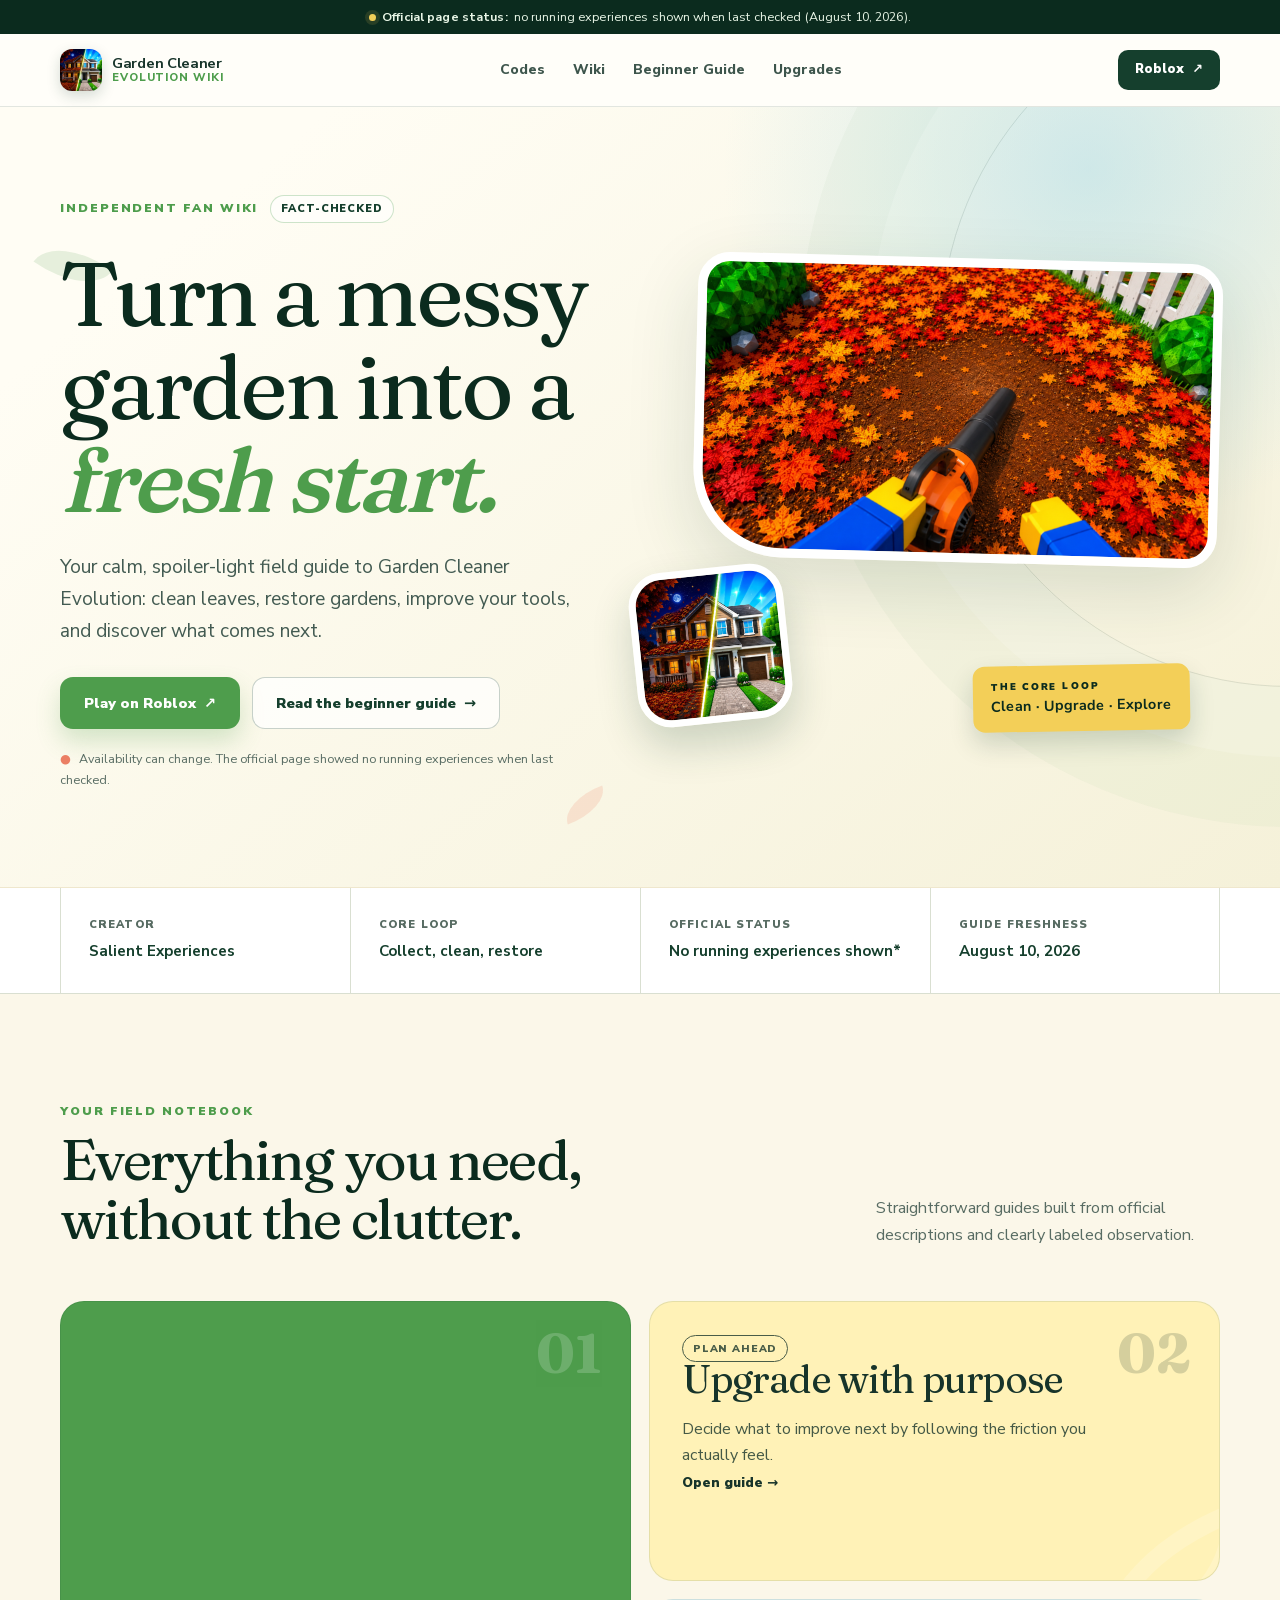
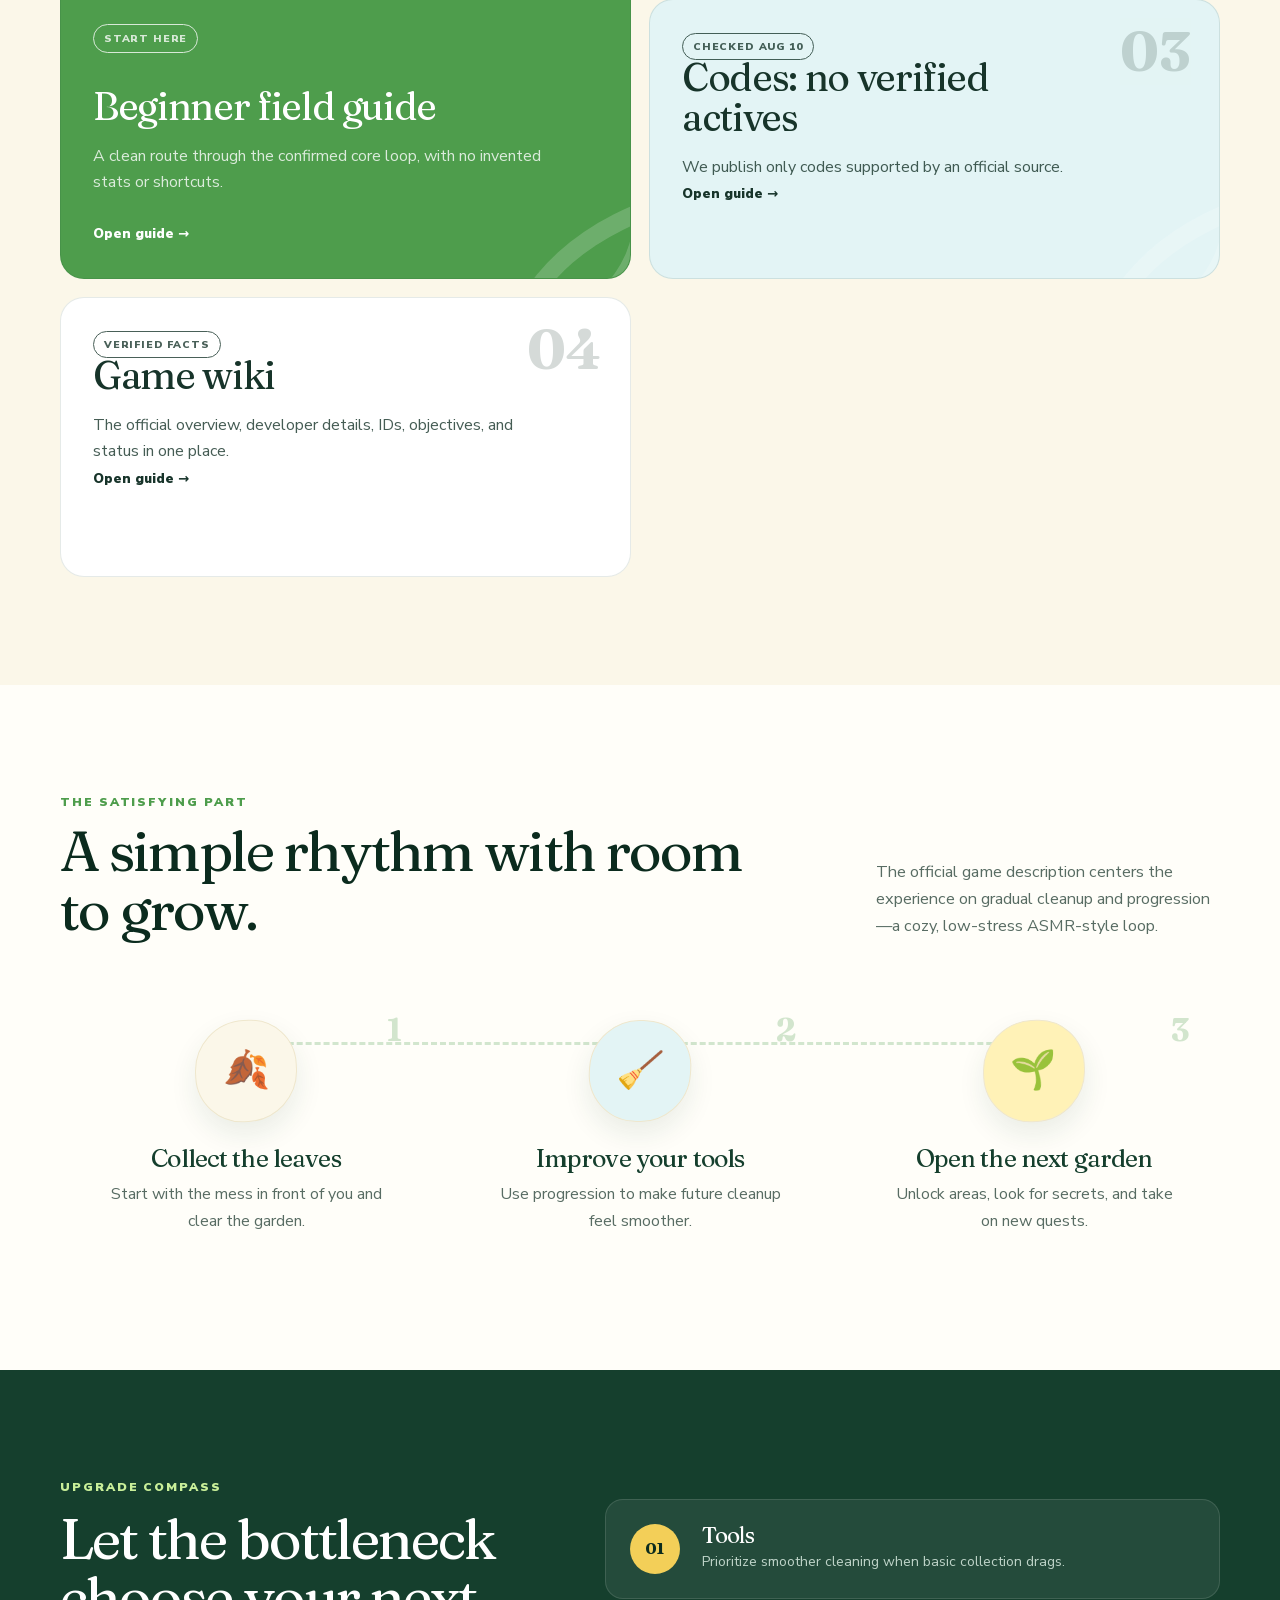
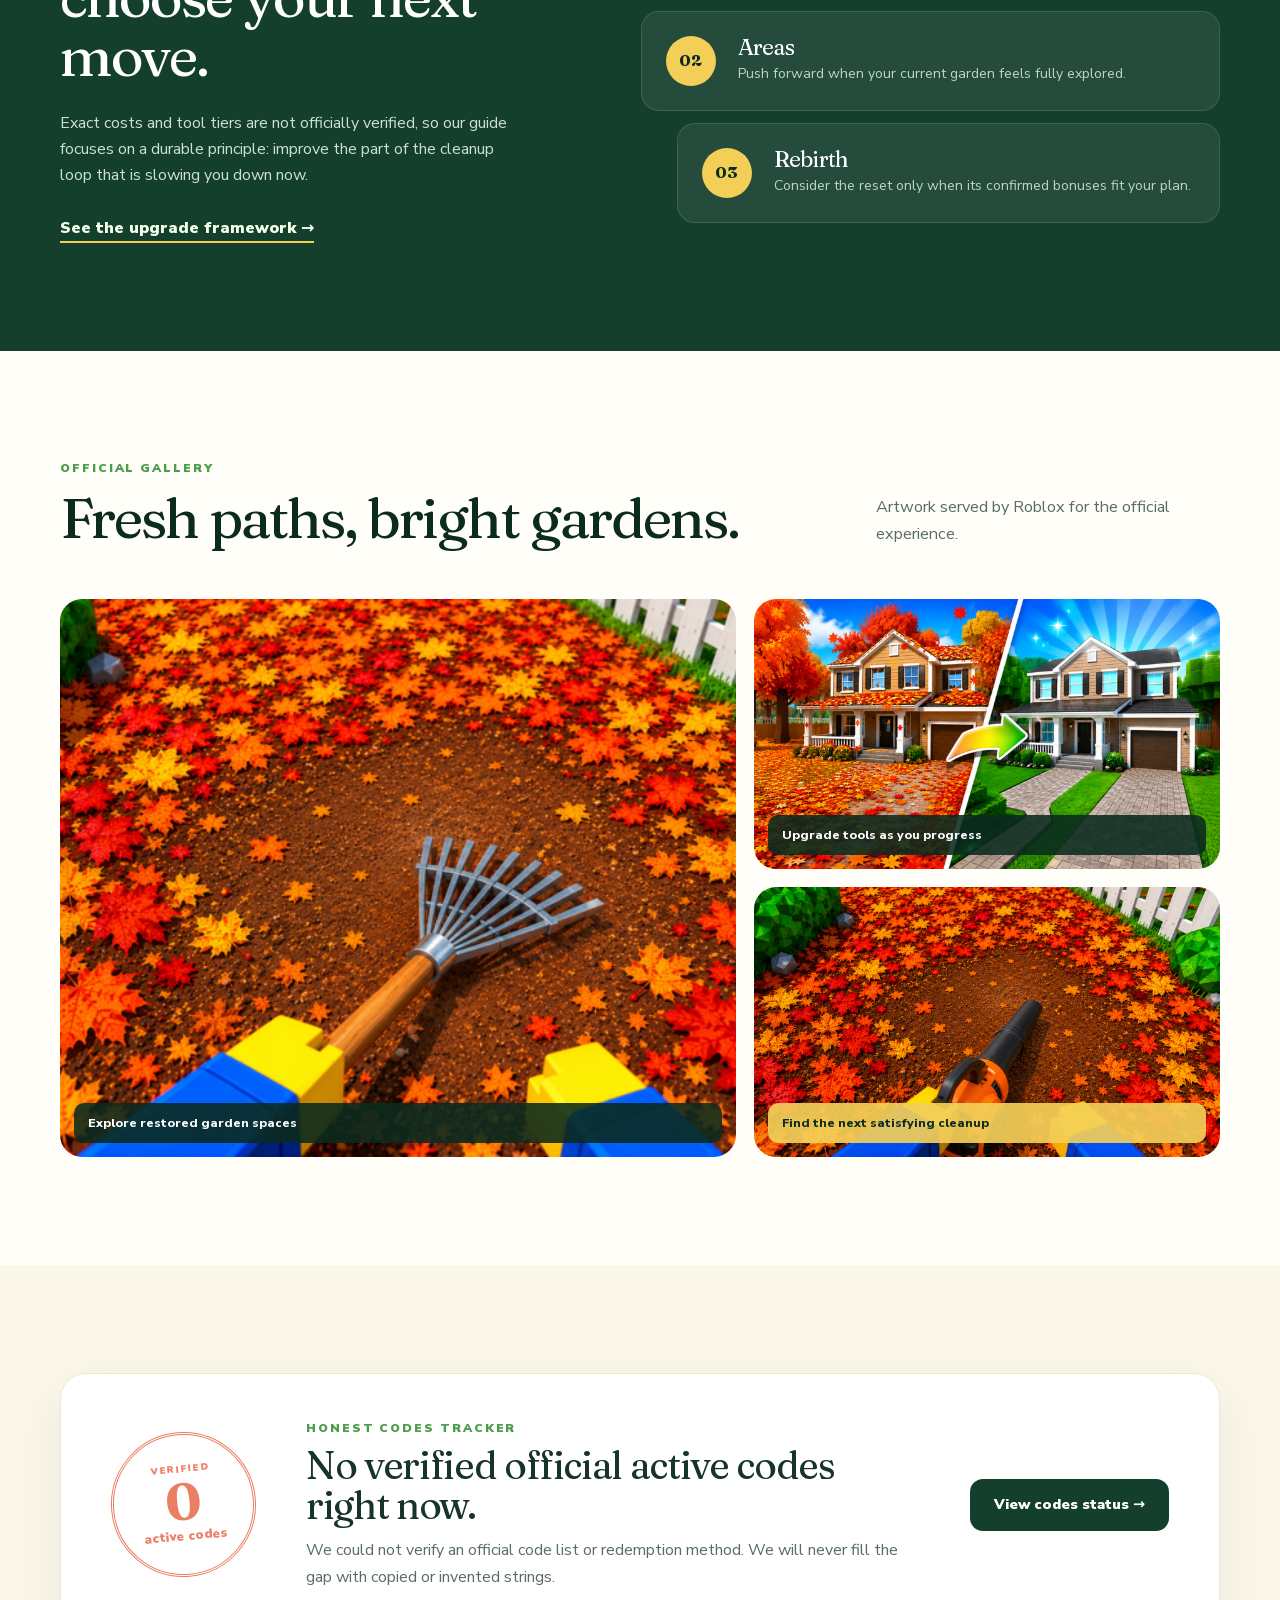
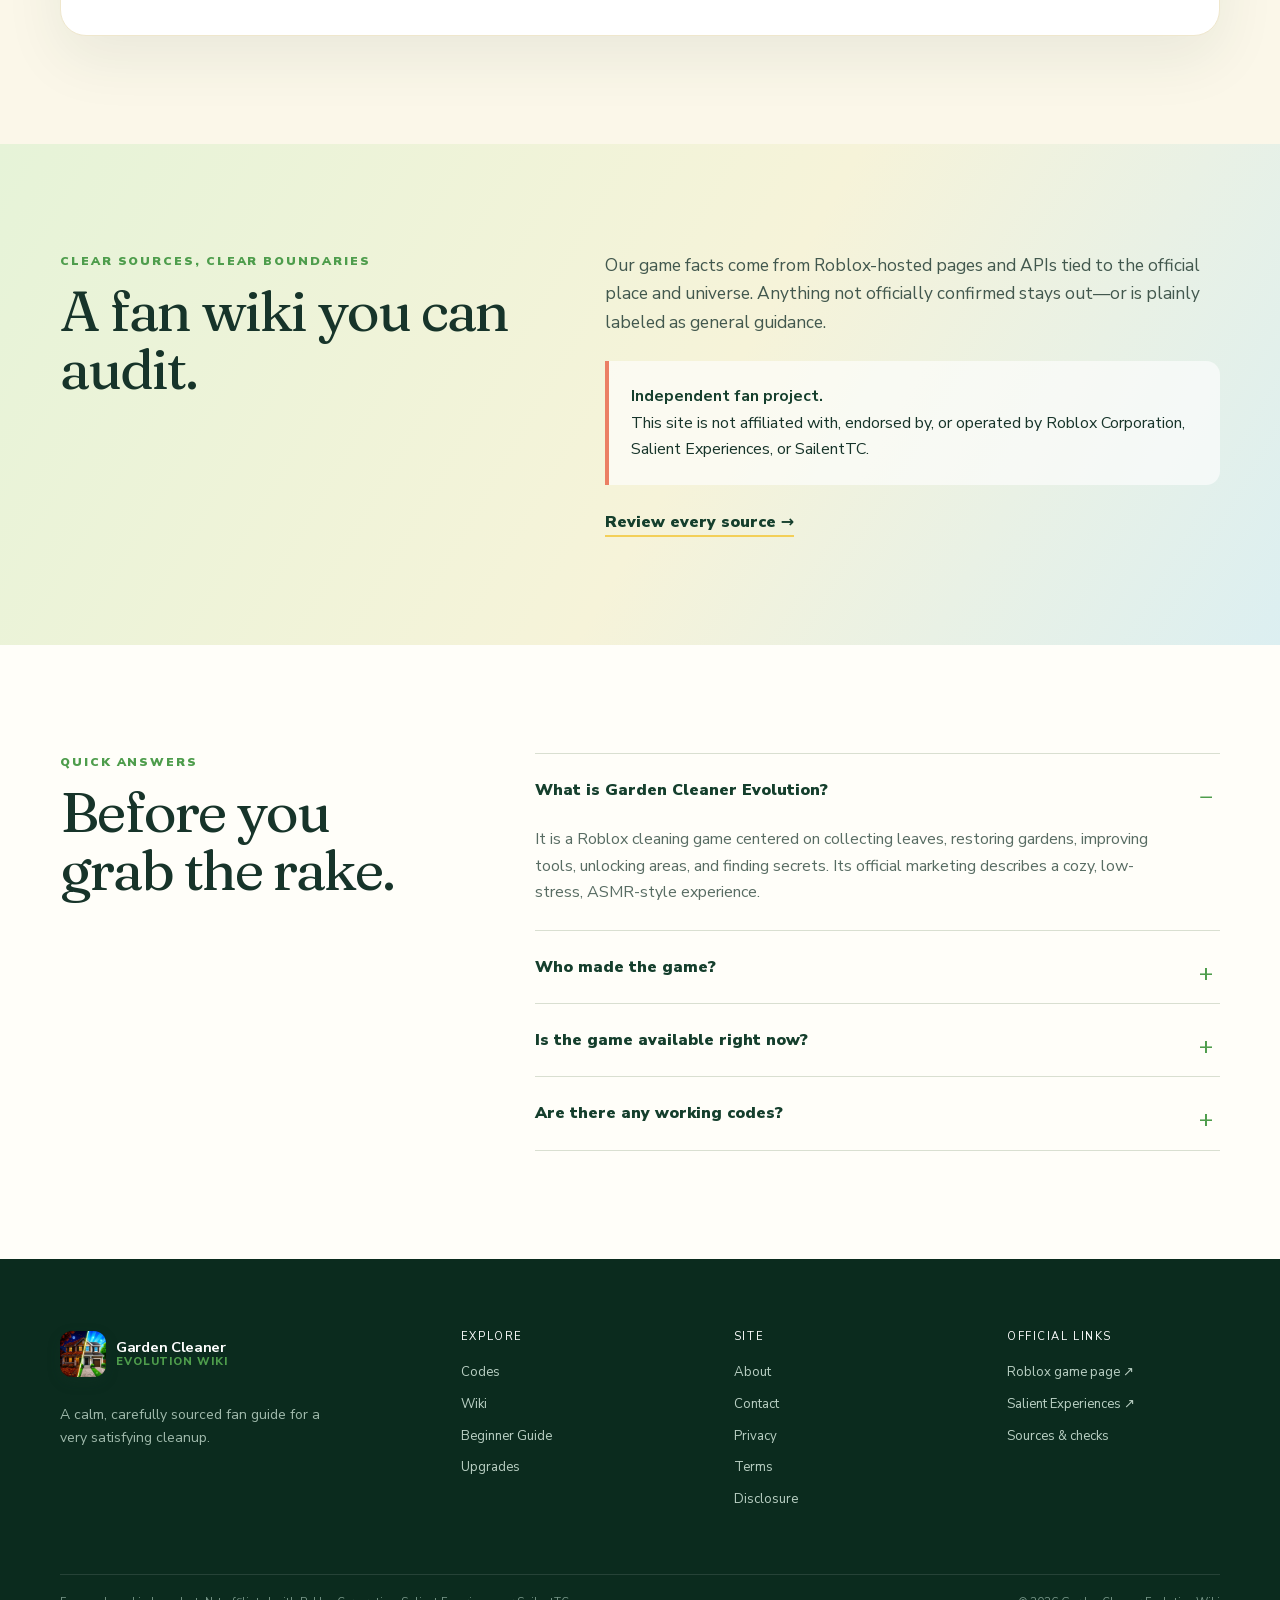
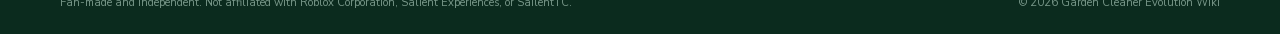
==== index.html @ 751266cf "deploy: publish Garden Cleaner Evolution guide" ====
<!DOCTYPE html><html lang="en"><head><meta charSet="utf-8"/><meta name="viewport" content="width=device-width, initial-scale=1"/><link rel="preload" href="/_next/static/media/03bda585a99c6450-s.p.0zzh68k1~whtc.woff2" as="font" crossorigin="" type="font/woff2"/><link rel="preload" href="/_next/static/media/f141b5b7abe57afc-s.p.0-k1k9nod8chc.woff2" as="font" crossorigin="" type="font/woff2"/><link rel="preload" as="image" href="/game/garden-cleanup.png"/><link rel="preload" as="image" href="/game/icon.png"/><link rel="stylesheet" href="/_next/static/chunks/0~fy4u8-gfw_y.css" data-precedence="next"/><link rel="preload" as="script" fetchPriority="low" href="/_next/static/chunks/01j.ef_4xi4yb.js"/><script src="/_next/static/chunks/0vyt0ww51.wy-.js" async=""></script><script src="/_next/static/chunks/0tl9d6bwp3.5a.js" async=""></script><script src="/_next/static/chunks/0lut.cfmw6o_8.js" async=""></script><script src="/_next/static/chunks/turbopack-0kl4zo~4mn8qy.js" async=""></script><script src="/_next/static/chunks/10mdu2ydrw1ms.js" async=""></script><script src="/_next/static/chunks/0qvja7sp8adtu.js" async=""></script><meta name="next-size-adjust" content=""/><title>Garden Cleaner Evolution Wiki &amp; Beginner Guide</title><meta name="description" content="The independent Garden Cleaner Evolution fan wiki and guide hub."/><meta name="application-name" content="Garden Cleaner Evolution Wiki"/><meta name="robots" content="index, follow"/><meta name="category" content="game guide"/><link rel="canonical" href="https://gardencleanerevolutiongame.wiki"/><meta property="og:title" content="Garden Cleaner Evolution Wiki &amp; Beginner Guide"/><meta property="og:description" content="The independent Garden Cleaner Evolution fan wiki and guide hub."/><meta property="og:url" content="https://gardencleanerevolutiongame.wiki"/><meta property="og:site_name" content="Garden Cleaner Evolution Wiki"/><meta property="og:image" content="https://gardencleanerevolutiongame.wiki/og.png"/><meta property="og:image:width" content="1200"/><meta property="og:image:height" content="630"/><meta property="og:image:alt" content="Garden Cleaner Evolution Wiki — an independent game guide"/><meta property="og:type" content="website"/><meta name="twitter:card" content="summary_large_image"/><meta name="twitter:title" content="Garden Cleaner Evolution Wiki &amp; Beginner Guide"/><meta name="twitter:description" content="The independent Garden Cleaner Evolution fan wiki and guide hub."/><meta name="twitter:image" content="https://gardencleanerevolutiongame.wiki/og.png"/><link rel="shortcut icon" href="/game/icon.png"/><link rel="icon" href="/game/icon.png"/><script src="/_next/static/chunks/03~yq9q893hmn.js" noModule=""></script></head><body class="nunito_sans_58c2d92a-module__X7BsOW__variable fraunces_b202e7d9-module__YSVETG__variable"><div hidden=""><!--$--><!--/$--></div><a class="skip-link" href="#main-content">Skip to content</a><script type="application/ld+json">{"@context":"https://schema.org","@type":"WebSite","name":"Garden Cleaner Evolution Wiki","alternateName":"Garden Cleaner Wiki","url":"https://gardencleanerevolutiongame.wiki","description":"An independent, fact-checked fan wiki for Garden Cleaner Evolution on Roblox, with beginner tips, upgrade guidance, codes status, and official sources.","inLanguage":"en","isAccessibleForFree":true}</script><script type="application/ld+json">{"@context":"https://schema.org","@type":"VideoGame","name":"Garden Cleaner Evolution","url":"https://www.roblox.com/games/89907728898683/Garden-Cleaner-Evolution","image":["https://gardencleanerevolutiongame.wiki/game/icon.png","https://gardencleanerevolutiongame.wiki/game/garden-cleanup.png"],"gamePlatform":"Roblox","applicationCategory":"Game","author":{"@type":"Organization","name":"Salient Experiences","url":"https://www.roblox.com/communities/999893763/Salient-Experiences"},"description":"A cozy cleaning game on Roblox where players collect leaves, restore gardens, unlock rewards and areas, find secrets, upgrade tools, complete quests and titles, and rebirth for bonuses."}</script><div class="status-strip"><div class="shell status-strip__inner"><span class="status-dot" aria-hidden="true"></span><strong>Official page status:</strong> no running experiences shown when last checked (<!-- -->August 10, 2026<!-- -->).</div></div><header class="site-header"><div class="shell nav-wrap"><a class="brand" aria-label="Garden Cleaner Evolution Wiki home" href="/"><img alt="" loading="lazy" width="42" height="42" decoding="async" data-nimg="1" style="color:transparent" src="/game/icon.png"/><span><b>Garden Cleaner</b><small>Evolution Wiki</small></span></a><nav aria-label="Main navigation"><a href="/codes">Codes</a><a href="/wiki">Wiki</a><a href="/guides/beginner">Beginner Guide</a><a href="/upgrades">Upgrades</a></nav><a class="button button--small button--dark nav-play" href="https://www.roblox.com/games/89907728898683/Garden-Cleaner-Evolution" target="_blank" rel="noopener noreferrer">Roblox <span aria-hidden="true">↗</span></a></div></header><main id="main-content"><section class="hero"><div class="hero-leaf hero-leaf--one" aria-hidden="true"></div><div class="hero-leaf hero-leaf--two" aria-hidden="true"></div><div class="shell hero-grid"><div class="hero-copy"><div class="eyebrow-row"><span class="eyebrow">Independent fan wiki</span><span class="fresh-pill">Fact-checked</span></div><h1>Turn a messy garden into a <em>fresh start.</em></h1><p class="hero-lede">Your calm, spoiler-light field guide to Garden Cleaner Evolution: clean leaves, restore gardens, improve your tools, and discover what comes next.</p><div class="button-row"><a class="button button--primary" href="https://www.roblox.com/games/89907728898683/Garden-Cleaner-Evolution" target="_blank" rel="noopener noreferrer">Play on Roblox <span aria-hidden="true">↗</span></a><a class="button button--secondary" href="/guides/beginner">Read the beginner guide <span aria-hidden="true">→</span></a></div><p class="status-note"><span aria-hidden="true">●</span> Availability can change. The official page showed no running experiences when last checked.</p></div><div class="hero-art" aria-label="Official game artwork"><div class="hero-image-main"><img alt="A bright garden scene from Garden Cleaner Evolution" width="767" height="432" decoding="async" data-nimg="1" style="color:transparent" src="/game/garden-cleanup.png"/></div><div class="hero-image-small"><img alt="Garden Cleaner Evolution game icon" width="512" height="512" decoding="async" data-nimg="1" style="color:transparent" src="/game/icon.png"/></div><div class="hero-tag"><span>THE CORE LOOP</span><strong>Clean · Upgrade · Explore</strong></div></div></div></section><section class="facts-band" aria-label="Quick facts"><div class="shell facts-grid"><div><span>Creator</span><strong>Salient Experiences</strong></div><div><span>Core loop</span><strong>Collect, clean, restore</strong></div><div><span>Official status</span><strong>No running experiences shown*</strong></div><div><span>Guide freshness</span><strong>August 10, 2026</strong></div></div></section><section class="section section--cream"><div class="shell"><div class="section-heading"><div><p class="eyebrow">Your field notebook</p><h2>Everything you need, without the clutter.</h2></div><p>Straightforward guides built from official descriptions and clearly labeled observation.</p></div><div class="hub-grid"><a class="hub-card hub-card--wide hub-card--green" href="/guides/beginner"><span class="hub-card__number">01</span><span class="hub-card__tag">Start here</span><h3>Beginner field guide</h3><p>A clean route through the confirmed core loop, with no invented stats or shortcuts.</p><span class="hub-card__link">Open guide →</span></a><a class="hub-card hub-card--yellow" href="/upgrades"><span class="hub-card__number">02</span><span class="hub-card__tag">Plan ahead</span><h3>Upgrade with purpose</h3><p>Decide what to improve next by following the friction you actually feel.</p><span class="hub-card__link">Open guide →</span></a><a class="hub-card hub-card--blue" href="/codes"><span class="hub-card__number">03</span><span class="hub-card__tag">Checked Aug 10</span><h3>Codes: no verified actives</h3><p>We publish only codes supported by an official source.</p><span class="hub-card__link">Open guide →</span></a><a class="hub-card hub-card--cream" href="/wiki"><span class="hub-card__number">04</span><span class="hub-card__tag">Verified facts</span><h3>Game wiki</h3><p>The official overview, developer details, IDs, objectives, and status in one place.</p><span class="hub-card__link">Open guide →</span></a></div></div></section><section class="section progression-section"><div class="shell split-heading"><div><p class="eyebrow">The satisfying part</p><h2>A simple rhythm with room to grow.</h2></div><p>The official game description centers the experience on gradual cleanup and progression—a cozy, low-stress ASMR-style loop.</p></div><div class="shell progress-path"><article><span class="step-number">1</span><div class="step-icon" aria-hidden="true">🍂</div><h3>Collect the leaves</h3><p>Start with the mess in front of you and clear the garden.</p></article><article><span class="step-number">2</span><div class="step-icon" aria-hidden="true">🧹</div><h3>Improve your tools</h3><p>Use progression to make future cleanup feel smoother.</p></article><article><span class="step-number">3</span><div class="step-icon" aria-hidden="true">🌱</div><h3>Open the next garden</h3><p>Unlock areas, look for secrets, and take on new quests.</p></article></div></section><section class="section section--green"><div class="shell upgrade-preview"><div class="upgrade-copy"><p class="eyebrow eyebrow--light">Upgrade compass</p><h2>Let the bottleneck choose your next move.</h2><p>Exact costs and tool tiers are not officially verified, so our guide focuses on a durable principle: improve the part of the cleanup loop that is slowing you down now.</p><a class="text-link text-link--light" href="/upgrades">See the upgrade framework →</a></div><div class="upgrade-stack"><article><span>01</span><div><h3>Tools</h3><p>Prioritize smoother cleaning when basic collection drags.</p></div></article><article><span>02</span><div><h3>Areas</h3><p>Push forward when your current garden feels fully explored.</p></div></article><article><span>03</span><div><h3>Rebirth</h3><p>Consider the reset only when its confirmed bonuses fit your plan.</p></div></article></div></div></section><section class="section gallery-section"><div class="shell"><div class="section-heading"><div><p class="eyebrow">Official gallery</p><h2>Fresh paths, bright gardens.</h2></div><p>Artwork served by Roblox for the official experience.</p></div><div class="gallery-grid"><figure class="gallery-card gallery-card--large"><img alt="Colorful outdoor garden world in Garden Cleaner Evolution" loading="lazy" width="767" height="432" decoding="async" data-nimg="1" style="color:transparent" src="/game/garden-world.png"/><figcaption>Explore restored garden spaces</figcaption></figure><figure class="gallery-card"><img alt="Garden cleaning gameplay in Garden Cleaner Evolution" loading="lazy" width="767" height="432" decoding="async" data-nimg="1" style="color:transparent" src="/game/garden-tools.png"/><figcaption>Upgrade tools as you progress</figcaption></figure><figure class="gallery-card gallery-card--accent"><img alt="Garden path scene in Garden Cleaner Evolution" loading="lazy" width="767" height="432" decoding="async" data-nimg="1" style="color:transparent" src="/game/garden-cleanup.png"/><figcaption>Find the next satisfying cleanup</figcaption></figure></div></div></section><section class="section section--cream codes-home"><div class="shell codes-panel"><div class="codes-stamp" aria-hidden="true"><span>VERIFIED</span><strong>0</strong><small>active codes</small></div><div><p class="eyebrow">Honest codes tracker</p><h2>No verified official active codes right now.</h2><p>We could not verify an official code list or redemption method. We will never fill the gap with copied or invented strings.</p></div><a class="button button--dark" href="/codes">View codes status →</a></div></section><section class="section trust-section"><div class="shell trust-grid"><div><p class="eyebrow">Clear sources, clear boundaries</p><h2>A fan wiki you can audit.</h2></div><div class="trust-copy"><p>Our game facts come from Roblox-hosted pages and APIs tied to the official place and universe. Anything not officially confirmed stays out—or is plainly labeled as general guidance.</p><p class="disclaimer-card"><strong>Independent fan project.</strong> This site is not affiliated with, endorsed by, or operated by Roblox Corporation, Salient Experiences, or SailentTC.</p><a class="text-link" href="/sources">Review every source →</a></div></div></section><section class="section faq-section"><div class="shell faq-layout"><div><p class="eyebrow">Quick answers</p><h2>Before you grab the rake.</h2></div><div class="faq-list"><details open=""><summary>What is Garden Cleaner Evolution?</summary><p>It is a Roblox cleaning game centered on collecting leaves, restoring gardens, improving tools, unlocking areas, and finding secrets. Its official marketing describes a cozy, low-stress, ASMR-style experience.</p></details><details><summary>Who made the game?</summary><p>The Roblox creator is listed as Salient Experiences, and the experience page names SailentTC as the developer.</p></details><details><summary>Is the game available right now?</summary><p>The official page showed no running experiences on <!-- -->August 10, 2026<!-- -->. That is a time-stamped observation, not a permanent claim, so check Roblox for the latest status.</p></details><details><summary>Are there any working codes?</summary><p>We have not verified any official active codes or an official redemption process as of <!-- -->August 10, 2026<!-- -->.</p></details></div></div></section><!--$--><!--/$--></main><footer class="site-footer"><div class="shell footer-grid"><div class="footer-intro"><a class="brand brand--footer" href="/"><img alt="" loading="lazy" width="46" height="46" decoding="async" data-nimg="1" style="color:transparent" src="/game/icon.png"/><span><b>Garden Cleaner</b><small>Evolution Wiki</small></span></a><p>A calm, carefully sourced fan guide for a very satisfying cleanup.</p></div><div><h2>Explore</h2><a href="/codes">Codes</a><a href="/wiki">Wiki</a><a href="/guides/beginner">Beginner Guide</a><a href="/upgrades">Upgrades</a></div><div><h2>Site</h2><a href="/about">About</a><a href="/contact">Contact</a><a href="/privacy">Privacy</a><a href="/terms">Terms</a><a href="/disclosure">Disclosure</a></div><div><h2>Official links</h2><a href="https://www.roblox.com/games/89907728898683/Garden-Cleaner-Evolution" target="_blank" rel="noreferrer">Roblox game page ↗</a><a href="https://www.roblox.com/communities/999893763/Salient-Experiences" target="_blank" rel="noreferrer">Salient Experiences ↗</a><a href="/sources">Sources &amp; checks</a></div></div><div class="shell footer-bottom"><p>Fan-made and independent. Not affiliated with Roblox Corporation, Salient Experiences, or SailentTC.</p><p>© 2026 Garden Cleaner Evolution Wiki</p></div></footer><script src="/_next/static/chunks/01j.ef_4xi4yb.js" id="_R_" async=""></script><script>(self.__next_f=self.__next_f||[]).push([0])</script><script>self.__next_f.push([1,"1:\"$Sreact.fragment\"\n2:I[65840,[\"/_next/static/chunks/10mdu2ydrw1ms.js\",\"/_next/static/chunks/0qvja7sp8adtu.js\"],\"\"]\n3:I[77577,[\"/_next/static/chunks/10mdu2ydrw1ms.js\",\"/_next/static/chunks/0qvja7sp8adtu.js\"],\"Image\"]\n4:I[49484,[\"/_next/static/chunks/10mdu2ydrw1ms.js\",\"/_next/static/chunks/0qvja7sp8adtu.js\"],\"default\"]\n5:I[49337,[\"/_next/static/chunks/10mdu2ydrw1ms.js\",\"/_next/static/chunks/0qvja7sp8adtu.js\"],\"default\"]\n9:I[4630,[\"/_next/static/chunks/10mdu2ydrw1ms.js\",\"/_next/static/chunks/0qvja7sp8adtu.js\"],\"default\",1]\n:HL[\"/_next/static/chunks/0~fy4u8-gfw_y.css\",\"style\"]\n:HL[\"/_next/static/media/03bda585a99c6450-s.p.0zzh68k1~whtc.woff2\",\"font\",{\"crossOrigin\":\"\",\"type\":\"font/woff2\"}]\n:HL[\"/_next/static/media/f141b5b7abe57afc-s.p.0-k1k9nod8chc.woff2\",\"font\",{\"crossOrigin\":\"\",\"type\":\"font/woff2\"}]\n"])</script><script>self.__next_f.push([1,"0:{\"P\":null,\"c\":[\"\",\"\"],\"q\":\"\",\"i\":false,\"f\":[[[\"\",{\"children\":[\"__PAGE__\",{}]},\"$undefined\",\"$undefined\",16],[[\"$\",\"$1\",\"c\",{\"children\":[[[\"$\",\"link\",\"0\",{\"rel\":\"stylesheet\",\"href\":\"/_next/static/chunks/0~fy4u8-gfw_y.css\",\"precedence\":\"next\",\"crossOrigin\":\"$undefined\",\"nonce\":\"$undefined\"}],[\"$\",\"script\",\"script-0\",{\"src\":\"/_next/static/chunks/10mdu2ydrw1ms.js\",\"async\":true,\"nonce\":\"$undefined\"}],[\"$\",\"script\",\"script-1\",{\"src\":\"/_next/static/chunks/0qvja7sp8adtu.js\",\"async\":true,\"nonce\":\"$undefined\"}]],[\"$\",\"html\",null,{\"lang\":\"en\",\"children\":[\"$\",\"body\",null,{\"className\":\"nunito_sans_58c2d92a-module__X7BsOW__variable fraunces_b202e7d9-module__YSVETG__variable\",\"children\":[[\"$\",\"a\",null,{\"className\":\"skip-link\",\"href\":\"#main-content\",\"children\":\"Skip to content\"}],[\"$\",\"script\",null,{\"type\":\"application/ld+json\",\"dangerouslySetInnerHTML\":{\"__html\":\"{\\\"@context\\\":\\\"https://schema.org\\\",\\\"@type\\\":\\\"WebSite\\\",\\\"name\\\":\\\"Garden Cleaner Evolution Wiki\\\",\\\"alternateName\\\":\\\"Garden Cleaner Wiki\\\",\\\"url\\\":\\\"https://gardencleanerevolutiongame.wiki\\\",\\\"description\\\":\\\"An independent, fact-checked fan wiki for Garden Cleaner Evolution on Roblox, with beginner tips, upgrade guidance, codes status, and official sources.\\\",\\\"inLanguage\\\":\\\"en\\\",\\\"isAccessibleForFree\\\":true}\"}}],[\"$\",\"script\",null,{\"type\":\"application/ld+json\",\"dangerouslySetInnerHTML\":{\"__html\":\"{\\\"@context\\\":\\\"https://schema.org\\\",\\\"@type\\\":\\\"VideoGame\\\",\\\"name\\\":\\\"Garden Cleaner Evolution\\\",\\\"url\\\":\\\"https://www.roblox.com/games/89907728898683/Garden-Cleaner-Evolution\\\",\\\"image\\\":[\\\"https://gardencleanerevolutiongame.wiki/game/icon.png\\\",\\\"https://gardencleanerevolutiongame.wiki/game/garden-cleanup.png\\\"],\\\"gamePlatform\\\":\\\"Roblox\\\",\\\"applicationCategory\\\":\\\"Game\\\",\\\"author\\\":{\\\"@type\\\":\\\"Organization\\\",\\\"name\\\":\\\"Salient Experiences\\\",\\\"url\\\":\\\"https://www.roblox.com/communities/999893763/Salient-Experiences\\\"},\\\"description\\\":\\\"A cozy cleaning game on Roblox where players collect leaves, restore gardens, unlock rewards and areas, find secrets, upgrade tools, complete quests and titles, and rebirth for bonuses.\\\"}\"}}],[[\"$\",\"div\",null,{\"className\":\"status-strip\",\"children\":[\"$\",\"div\",null,{\"className\":\"shell status-strip__inner\",\"children\":[[\"$\",\"span\",null,{\"className\":\"status-dot\",\"aria-hidden\":\"true\"}],[\"$\",\"strong\",null,{\"children\":\"Official page status:\"}],\" no running experiences shown when last checked (\",\"August 10, 2026\",\").\"]}]}],[\"$\",\"header\",null,{\"className\":\"site-header\",\"children\":[\"$\",\"div\",null,{\"className\":\"shell nav-wrap\",\"children\":[[\"$\",\"$L2\",null,{\"className\":\"brand\",\"href\":\"/\",\"aria-label\":\"Garden Cleaner Evolution Wiki home\",\"children\":[[\"$\",\"$L3\",null,{\"src\":\"/game/icon.png\",\"width\":42,\"height\":42,\"alt\":\"\"}],[\"$\",\"span\",null,{\"children\":[[\"$\",\"b\",null,{\"children\":\"Garden Cleaner\"}],[\"$\",\"small\",null,{\"children\":\"Evolution Wiki\"}]]}]]}],[\"$\",\"nav\",null,{\"aria-label\":\"Main navigation\",\"children\":[[\"$\",\"$L2\",\"/codes\",{\"href\":\"/codes\",\"children\":\"Codes\"}],[\"$\",\"$L2\",\"/wiki\",{\"href\":\"/wiki\",\"children\":\"Wiki\"}],[\"$\",\"$L2\",\"/guides/beginner\",{\"href\":\"/guides/beginner\",\"children\":\"Beginner Guide\"}],[\"$\",\"$L2\",\"/upgrades\",{\"href\":\"/upgrades\",\"children\":\"Upgrades\"}]]}],[\"$\",\"a\",null,{\"className\":\"button button--small button--dark nav-play\",\"href\":\"https://www.roblox.com/games/89907728898683/Garden-Cleaner-Evolution\",\"target\":\"_blank\",\"rel\":\"noopener noreferrer\",\"children\":[\"Roblox \",[\"$\",\"span\",null,{\"aria-hidden\":\"true\",\"children\":\"↗\"}]]}]]}]}]],[\"$\",\"main\",null,{\"id\":\"main-content\",\"children\":[\"$\",\"$L4\",null,{\"parallelRouterKey\":\"children\",\"error\":\"$undefined\",\"errorStyles\":\"$undefined\",\"errorScripts\":\"$undefined\",\"template\":[\"$\",\"$L5\",null,{}],\"templateStyles\":\"$undefined\",\"templateScripts\":\"$undefined\",\"notFound\":[[\"$\",\"section\",null,{\"className\":\"not-found\",\"children\":[[\"$\",\"div\",null,{\"className\":\"not-found__leaf\",\"aria-hidden\":\"true\",\"children\":\"🍂\"}],[\"$\",\"p\",null,{\"className\":\"eyebrow\",\"children\":\"404 · Path not found\"}],[\"$\",\"h1\",null,{\"children\":\"This path could use a little cleanup.\"}],[\"$\",\"p\",null,{\"children\":\"The page may have moved, or the address may have a stray leaf in it.\"}],[\"$\",\"div\",null,{\"className\":\"button-row\",\"children\":[[\"$\",\"$L2\",null,{\"className\":\"button button--primary\",\"href\":\"/\",\"children\":\"Return home\"}],[\"$\",\"$L2\",null,{\"className\":\"button button--secondary\",\"href\":\"/wiki\",\"children\":\"Open the wiki\"}]]}]]}],[]],\"forbidden\":\"$undefined\",\"unauthorized\":\"$undefined\"}]}],\"$L6\"]}]}]]}],{\"children\":[\"$L7\",{},null,false,null]},null,false,null],\"$L8\",false]],\"m\":\"$undefined\",\"G\":[\"$9\",[\"$La\"]],\"S\":true,\"h\":null,\"s\":\"$undefined\",\"l\":\"$undefined\",\"p\":\"$undefined\",\"d\":\"$undefined\",\"b\":\"Vh1Tn1qsd67JpYQgjvSZs\"}\n"])</script><script>self.__next_f.push([1,"17:I[63780,[\"/_next/static/chunks/10mdu2ydrw1ms.js\",\"/_next/static/chunks/0qvja7sp8adtu.js\"],\"ViewportBoundary\"]\n19:I[63780,[\"/_next/static/chunks/10mdu2ydrw1ms.js\",\"/_next/static/chunks/0qvja7sp8adtu.js\"],\"MetadataBoundary\"]\n1a:\"$Sreact.suspense\"\n"])</script><script>self.__next_f.push([1,"6:[\"$\",\"footer\",null,{\"className\":\"site-footer\",\"children\":[[\"$\",\"div\",null,{\"className\":\"shell footer-grid\",\"children\":[[\"$\",\"div\",null,{\"className\":\"footer-intro\",\"children\":[[\"$\",\"$L2\",null,{\"className\":\"brand brand--footer\",\"href\":\"/\",\"children\":[[\"$\",\"$L3\",null,{\"src\":\"/game/icon.png\",\"width\":46,\"height\":46,\"alt\":\"\"}],[\"$\",\"span\",null,{\"children\":[[\"$\",\"b\",null,{\"children\":\"Garden Cleaner\"}],[\"$\",\"small\",null,{\"children\":\"Evolution Wiki\"}]]}]]}],[\"$\",\"p\",null,{\"children\":\"A calm, carefully sourced fan guide for a very satisfying cleanup.\"}]]}],[\"$\",\"div\",null,{\"children\":[[\"$\",\"h2\",null,{\"children\":\"Explore\"}],[[\"$\",\"$L2\",\"/codes\",{\"href\":\"/codes\",\"children\":\"Codes\"}],[\"$\",\"$L2\",\"/wiki\",{\"href\":\"/wiki\",\"children\":\"Wiki\"}],[\"$\",\"$L2\",\"/guides/beginner\",{\"href\":\"/guides/beginner\",\"children\":\"Beginner Guide\"}],[\"$\",\"$L2\",\"/upgrades\",{\"href\":\"/upgrades\",\"children\":\"Upgrades\"}]]]}],[\"$\",\"div\",null,{\"children\":[[\"$\",\"h2\",null,{\"children\":\"Site\"}],[[\"$\",\"$L2\",\"/about\",{\"href\":\"/about\",\"children\":\"About\"}],[\"$\",\"$L2\",\"/contact\",{\"href\":\"/contact\",\"children\":\"Contact\"}],[\"$\",\"$L2\",\"/privacy\",{\"href\":\"/privacy\",\"children\":\"Privacy\"}],[\"$\",\"$L2\",\"/terms\",{\"href\":\"/terms\",\"children\":\"Terms\"}],[\"$\",\"$L2\",\"/disclosure\",{\"href\":\"/disclosure\",\"children\":\"Disclosure\"}]]]}],[\"$\",\"div\",null,{\"children\":[[\"$\",\"h2\",null,{\"children\":\"Official links\"}],[\"$\",\"a\",null,{\"href\":\"https://www.roblox.com/games/89907728898683/Garden-Cleaner-Evolution\",\"target\":\"_blank\",\"rel\":\"noreferrer\",\"children\":\"Roblox game page ↗\"}],[\"$\",\"a\",null,{\"href\":\"https://www.roblox.com/communities/999893763/Salient-Experiences\",\"target\":\"_blank\",\"rel\":\"noreferrer\",\"children\":\"Salient Experiences ↗\"}],[\"$\",\"$L2\",null,{\"href\":\"/sources\",\"children\":\"Sources \u0026 checks\"}]]}]]}],[\"$\",\"div\",null,{\"className\":\"shell footer-bottom\",\"children\":[[\"$\",\"p\",null,{\"children\":\"Fan-made and independent. Not affiliated with Roblox Corporation, Salient Experiences, or SailentTC.\"}],[\"$\",\"p\",null,{\"children\":\"© 2026 Garden Cleaner Evolution Wiki\"}]]}]]}]\n"])</script><script>self.__next_f.push([1,"7:[\"$\",\"$1\",\"c\",{\"children\":[[[\"$\",\"section\",null,{\"className\":\"hero\",\"children\":[[\"$\",\"div\",null,{\"className\":\"hero-leaf hero-leaf--one\",\"aria-hidden\":\"true\"}],[\"$\",\"div\",null,{\"className\":\"hero-leaf hero-leaf--two\",\"aria-hidden\":\"true\"}],[\"$\",\"div\",null,{\"className\":\"shell hero-grid\",\"children\":[[\"$\",\"div\",null,{\"className\":\"hero-copy\",\"children\":[[\"$\",\"div\",null,{\"className\":\"eyebrow-row\",\"children\":[[\"$\",\"span\",null,{\"className\":\"eyebrow\",\"children\":\"Independent fan wiki\"}],[\"$\",\"span\",null,{\"className\":\"fresh-pill\",\"children\":\"Fact-checked\"}]]}],[\"$\",\"h1\",null,{\"children\":[\"Turn a messy garden into a \",[\"$\",\"em\",null,{\"children\":\"fresh start.\"}]]}],[\"$\",\"p\",null,{\"className\":\"hero-lede\",\"children\":\"Your calm, spoiler-light field guide to Garden Cleaner Evolution: clean leaves, restore gardens, improve your tools, and discover what comes next.\"}],[\"$\",\"div\",null,{\"className\":\"button-row\",\"children\":[[\"$\",\"a\",null,{\"className\":\"button button--primary\",\"href\":\"https://www.roblox.com/games/89907728898683/Garden-Cleaner-Evolution\",\"target\":\"_blank\",\"rel\":\"noopener noreferrer\",\"children\":[\"Play on Roblox \",[\"$\",\"span\",null,{\"aria-hidden\":\"true\",\"children\":\"↗\"}]]}],[\"$\",\"$L2\",null,{\"className\":\"button button--secondary\",\"href\":\"/guides/beginner\",\"children\":[\"Read the beginner guide \",[\"$\",\"span\",null,{\"aria-hidden\":\"true\",\"children\":\"→\"}]]}]]}],[\"$\",\"p\",null,{\"className\":\"status-note\",\"children\":[[\"$\",\"span\",null,{\"aria-hidden\":\"true\",\"children\":\"●\"}],\" Availability can change. The official page showed no running experiences when last checked.\"]}]]}],[\"$\",\"div\",null,{\"className\":\"hero-art\",\"aria-label\":\"Official game artwork\",\"children\":[[\"$\",\"div\",null,{\"className\":\"hero-image-main\",\"children\":[\"$\",\"$L3\",null,{\"src\":\"/game/garden-cleanup.png\",\"alt\":\"A bright garden scene from Garden Cleaner Evolution\",\"width\":767,\"height\":432,\"priority\":true}]}],[\"$\",\"div\",null,{\"className\":\"hero-image-small\",\"children\":[\"$\",\"$L3\",null,{\"src\":\"/game/icon.png\",\"alt\":\"Garden Cleaner Evolution game icon\",\"width\":512,\"height\":512,\"priority\":true}]}],[\"$\",\"div\",null,{\"className\":\"hero-tag\",\"children\":[[\"$\",\"span\",null,{\"children\":\"THE CORE LOOP\"}],[\"$\",\"strong\",null,{\"children\":\"Clean · Upgrade · Explore\"}]]}]]}]]}]]}],[\"$\",\"section\",null,{\"className\":\"facts-band\",\"aria-label\":\"Quick facts\",\"children\":[\"$\",\"div\",null,{\"className\":\"shell facts-grid\",\"children\":[[\"$\",\"div\",null,{\"children\":[[\"$\",\"span\",null,{\"children\":\"Creator\"}],[\"$\",\"strong\",null,{\"children\":\"Salient Experiences\"}]]}],[\"$\",\"div\",null,{\"children\":[[\"$\",\"span\",null,{\"children\":\"Core loop\"}],[\"$\",\"strong\",null,{\"children\":\"Collect, clean, restore\"}]]}],[\"$\",\"div\",null,{\"children\":[[\"$\",\"span\",null,{\"children\":\"Official status\"}],[\"$\",\"strong\",null,{\"children\":\"No running experiences shown*\"}]]}],[\"$\",\"div\",null,{\"children\":[[\"$\",\"span\",null,{\"children\":\"Guide freshness\"}],[\"$\",\"strong\",null,{\"children\":\"August 10, 2026\"}]]}]]}]}],[\"$\",\"section\",null,{\"className\":\"section section--cream\",\"children\":[\"$\",\"div\",null,{\"className\":\"shell\",\"children\":[[\"$\",\"div\",null,{\"className\":\"section-heading\",\"children\":[[\"$\",\"div\",null,{\"children\":[[\"$\",\"p\",null,{\"className\":\"eyebrow\",\"children\":\"Your field notebook\"}],[\"$\",\"h2\",null,{\"children\":\"Everything you need, without the clutter.\"}]]}],[\"$\",\"p\",null,{\"children\":\"Straightforward guides built from official descriptions and clearly labeled observation.\"}]]}],[\"$\",\"div\",null,{\"className\":\"hub-grid\",\"children\":[[\"$\",\"$L2\",\"/guides/beginner\",{\"className\":\"hub-card hub-card--wide hub-card--green\",\"href\":\"/guides/beginner\",\"children\":[[\"$\",\"span\",null,{\"className\":\"hub-card__number\",\"children\":\"01\"}],[\"$\",\"span\",null,{\"className\":\"hub-card__tag\",\"children\":\"Start here\"}],[\"$\",\"h3\",null,{\"children\":\"Beginner field guide\"}],[\"$\",\"p\",null,{\"children\":\"A clean route through the confirmed core loop, with no invented stats or shortcuts.\"}],[\"$\",\"span\",null,{\"className\":\"hub-card__link\",\"children\":\"Open guide →\"}]]}],[\"$\",\"$L2\",\"/upgrades\",{\"className\":\"hub-card hub-card--yellow\",\"href\":\"/upgrades\",\"children\":[[\"$\",\"span\",null,{\"className\":\"hub-card__number\",\"children\":\"02\"}],[\"$\",\"span\",null,{\"className\":\"hub-card__tag\",\"children\":\"Plan ahead\"}],[\"$\",\"h3\",null,{\"children\":\"Upgrade with purpose\"}],[\"$\",\"p\",null,{\"children\":\"Decide what to improve next by following the friction you actually feel.\"}],[\"$\",\"span\",null,{\"className\":\"hub-card__link\",\"children\":\"Open guide →\"}]]}],[\"$\",\"$L2\",\"/codes\",{\"className\":\"hub-card hub-card--blue\",\"href\":\"/codes\",\"children\":[[\"$\",\"span\",null,{\"className\":\"hub-card__number\",\"children\":\"03\"}],\"$Lb\",\"$Lc\",\"$Ld\",\"$Le\"]}],\"$Lf\"]}]]}]}],\"$L10\",\"$L11\",\"$L12\",\"$L13\",\"$L14\",\"$L15\"],null,\"$L16\"]}]\n"])</script><script>self.__next_f.push([1,"8:[\"$\",\"$1\",\"h\",{\"children\":[null,[\"$\",\"$L17\",null,{\"children\":\"$L18\"}],[\"$\",\"div\",null,{\"hidden\":true,\"children\":[\"$\",\"$L19\",null,{\"children\":[\"$\",\"$1a\",null,{\"name\":\"Next.Metadata\",\"children\":\"$L1b\"}]}]}],[\"$\",\"meta\",null,{\"name\":\"next-size-adjust\",\"content\":\"\"}]]}]\na:[\"$\",\"link\",\"0\",{\"rel\":\"stylesheet\",\"href\":\"/_next/static/chunks/0~fy4u8-gfw_y.css\",\"precedence\":\"next\",\"crossOrigin\":\"$undefined\",\"nonce\":\"$undefined\"}]\n"])</script><script>self.__next_f.push([1,"1c:I[63780,[\"/_next/static/chunks/10mdu2ydrw1ms.js\",\"/_next/static/chunks/0qvja7sp8adtu.js\"],\"OutletBoundary\"]\nb:[\"$\",\"span\",null,{\"className\":\"hub-card__tag\",\"children\":\"Checked Aug 10\"}]\nc:[\"$\",\"h3\",null,{\"children\":\"Codes: no verified actives\"}]\nd:[\"$\",\"p\",null,{\"children\":\"We publish only codes supported by an official source.\"}]\ne:[\"$\",\"span\",null,{\"className\":\"hub-card__link\",\"children\":\"Open guide →\"}]\nf:[\"$\",\"$L2\",\"/wiki\",{\"className\":\"hub-card hub-card--cream\",\"href\":\"/wiki\",\"children\":[[\"$\",\"span\",null,{\"className\":\"hub-card__number\",\"children\":\"04\"}],[\"$\",\"span\",null,{\"className\":\"hub-card__tag\",\"children\":\"Verified facts\"}],[\"$\",\"h3\",null,{\"children\":\"Game wiki\"}],[\"$\",\"p\",null,{\"children\":\"The official overview, developer details, IDs, objectives, and status in one place.\"}],[\"$\",\"span\",null,{\"className\":\"hub-card__link\",\"children\":\"Open guide →\"}]]}]\n"])</script><script>self.__next_f.push([1,"10:[\"$\",\"section\",null,{\"className\":\"section progression-section\",\"children\":[[\"$\",\"div\",null,{\"className\":\"shell split-heading\",\"children\":[[\"$\",\"div\",null,{\"children\":[[\"$\",\"p\",null,{\"className\":\"eyebrow\",\"children\":\"The satisfying part\"}],[\"$\",\"h2\",null,{\"children\":\"A simple rhythm with room to grow.\"}]]}],[\"$\",\"p\",null,{\"children\":\"The official game description centers the experience on gradual cleanup and progression—a cozy, low-stress ASMR-style loop.\"}]]}],[\"$\",\"div\",null,{\"className\":\"shell progress-path\",\"children\":[[\"$\",\"article\",null,{\"children\":[[\"$\",\"span\",null,{\"className\":\"step-number\",\"children\":\"1\"}],[\"$\",\"div\",null,{\"className\":\"step-icon\",\"aria-hidden\":\"true\",\"children\":\"🍂\"}],[\"$\",\"h3\",null,{\"children\":\"Collect the leaves\"}],[\"$\",\"p\",null,{\"children\":\"Start with the mess in front of you and clear the garden.\"}]]}],[\"$\",\"article\",null,{\"children\":[[\"$\",\"span\",null,{\"className\":\"step-number\",\"children\":\"2\"}],[\"$\",\"div\",null,{\"className\":\"step-icon\",\"aria-hidden\":\"true\",\"children\":\"🧹\"}],[\"$\",\"h3\",null,{\"children\":\"Improve your tools\"}],[\"$\",\"p\",null,{\"children\":\"Use progression to make future cleanup feel smoother.\"}]]}],[\"$\",\"article\",null,{\"children\":[[\"$\",\"span\",null,{\"className\":\"step-number\",\"children\":\"3\"}],[\"$\",\"div\",null,{\"className\":\"step-icon\",\"aria-hidden\":\"true\",\"children\":\"🌱\"}],[\"$\",\"h3\",null,{\"children\":\"Open the next garden\"}],[\"$\",\"p\",null,{\"children\":\"Unlock areas, look for secrets, and take on new quests.\"}]]}]]}]]}]\n"])</script><script>self.__next_f.push([1,"11:[\"$\",\"section\",null,{\"className\":\"section section--green\",\"children\":[\"$\",\"div\",null,{\"className\":\"shell upgrade-preview\",\"children\":[[\"$\",\"div\",null,{\"className\":\"upgrade-copy\",\"children\":[[\"$\",\"p\",null,{\"className\":\"eyebrow eyebrow--light\",\"children\":\"Upgrade compass\"}],[\"$\",\"h2\",null,{\"children\":\"Let the bottleneck choose your next move.\"}],[\"$\",\"p\",null,{\"children\":\"Exact costs and tool tiers are not officially verified, so our guide focuses on a durable principle: improve the part of the cleanup loop that is slowing you down now.\"}],[\"$\",\"$L2\",null,{\"className\":\"text-link text-link--light\",\"href\":\"/upgrades\",\"children\":\"See the upgrade framework →\"}]]}],[\"$\",\"div\",null,{\"className\":\"upgrade-stack\",\"children\":[[\"$\",\"article\",null,{\"children\":[[\"$\",\"span\",null,{\"children\":\"01\"}],[\"$\",\"div\",null,{\"children\":[[\"$\",\"h3\",null,{\"children\":\"Tools\"}],[\"$\",\"p\",null,{\"children\":\"Prioritize smoother cleaning when basic collection drags.\"}]]}]]}],[\"$\",\"article\",null,{\"children\":[[\"$\",\"span\",null,{\"children\":\"02\"}],[\"$\",\"div\",null,{\"children\":[[\"$\",\"h3\",null,{\"children\":\"Areas\"}],[\"$\",\"p\",null,{\"children\":\"Push forward when your current garden feels fully explored.\"}]]}]]}],[\"$\",\"article\",null,{\"children\":[[\"$\",\"span\",null,{\"children\":\"03\"}],[\"$\",\"div\",null,{\"children\":[[\"$\",\"h3\",null,{\"children\":\"Rebirth\"}],[\"$\",\"p\",null,{\"children\":\"Consider the reset only when its confirmed bonuses fit your plan.\"}]]}]]}]]}]]}]}]\n"])</script><script>self.__next_f.push([1,"12:[\"$\",\"section\",null,{\"className\":\"section gallery-section\",\"children\":[\"$\",\"div\",null,{\"className\":\"shell\",\"children\":[[\"$\",\"div\",null,{\"className\":\"section-heading\",\"children\":[[\"$\",\"div\",null,{\"children\":[[\"$\",\"p\",null,{\"className\":\"eyebrow\",\"children\":\"Official gallery\"}],[\"$\",\"h2\",null,{\"children\":\"Fresh paths, bright gardens.\"}]]}],[\"$\",\"p\",null,{\"children\":\"Artwork served by Roblox for the official experience.\"}]]}],[\"$\",\"div\",null,{\"className\":\"gallery-grid\",\"children\":[[\"$\",\"figure\",null,{\"className\":\"gallery-card gallery-card--large\",\"children\":[[\"$\",\"$L3\",null,{\"src\":\"/game/garden-world.png\",\"alt\":\"Colorful outdoor garden world in Garden Cleaner Evolution\",\"width\":767,\"height\":432}],[\"$\",\"figcaption\",null,{\"children\":\"Explore restored garden spaces\"}]]}],[\"$\",\"figure\",null,{\"className\":\"gallery-card\",\"children\":[[\"$\",\"$L3\",null,{\"src\":\"/game/garden-tools.png\",\"alt\":\"Garden cleaning gameplay in Garden Cleaner Evolution\",\"width\":767,\"height\":432}],[\"$\",\"figcaption\",null,{\"children\":\"Upgrade tools as you progress\"}]]}],[\"$\",\"figure\",null,{\"className\":\"gallery-card gallery-card--accent\",\"children\":[[\"$\",\"$L3\",null,{\"src\":\"/game/garden-cleanup.png\",\"alt\":\"Garden path scene in Garden Cleaner Evolution\",\"width\":767,\"height\":432}],[\"$\",\"figcaption\",null,{\"children\":\"Find the next satisfying cleanup\"}]]}]]}]]}]}]\n13:[\"$\",\"section\",null,{\"className\":\"section section--cream codes-home\",\"children\":[\"$\",\"div\",null,{\"className\":\"shell codes-panel\",\"children\":[[\"$\",\"div\",null,{\"className\":\"codes-stamp\",\"aria-hidden\":\"true\",\"children\":[[\"$\",\"span\",null,{\"children\":\"VERIFIED\"}],[\"$\",\"strong\",null,{\"children\":\"0\"}],[\"$\",\"small\",null,{\"children\":\"active codes\"}]]}],[\"$\",\"div\",null,{\"children\":[[\"$\",\"p\",null,{\"className\":\"eyebrow\",\"children\":\"Honest codes tracker\"}],[\"$\",\"h2\",null,{\"children\":\"No verified official active codes right now.\"}],[\"$\",\"p\",null,{\"children\":\"We could not verify an official code list or redemption method. We will never fill the gap with copied or invented strings.\"}]]}],[\"$\",\"$L2\",null,{\"className\":\"button button--dark\",\"href\":\"/codes\",\"children\":\"View codes status →\"}]]}]}]\n14:[\"$\",\"section\",null,{\"className\":\"section trust-section\",\"children\":[\"$\",\"div\",null,{\"className\":\"shell trust-grid\",\"children\":[[\"$\",\"div\",null,{\"children\":[[\"$\",\"p\",null,{\"className\":\"eyebrow\",\"children\":\"Clear sources, clear boundaries\"}],[\"$\",\"h2\",null,{\"children\":\"A fan wiki you can audit.\"}]]}],[\"$\",\"div\",null,{\"className\":\"trust-copy\",\"children\":[[\"$\",\"p\",null,{\"children\":\"Our game facts come from Roblox-hosted pages and APIs tied to the official place and universe. Anything not officially confirmed stays out—or is plainly labeled as general guidance.\"}],[\"$\",\"p\",null,{\"className\":\"disclaimer-card\",\"children\":[[\"$\",\"strong\",null,{\"children\":\"Independent fan project.\"}],\" This site is not affiliated with, endorsed by, or operated by Roblox Corporation, Salient Experiences, or SailentTC.\"]}],[\"$\",\"$L2\",null,{\"className\":\"text-link\",\"href\":\"/sources\",\"children\":\"Review every source →\"}]]}]]}]}]\n"])</script><script>self.__next_f.push([1,"15:[\"$\",\"section\",null,{\"className\":\"section faq-section\",\"children\":[\"$\",\"div\",null,{\"className\":\"shell faq-layout\",\"children\":[[\"$\",\"div\",null,{\"children\":[[\"$\",\"p\",null,{\"className\":\"eyebrow\",\"children\":\"Quick answers\"}],[\"$\",\"h2\",null,{\"children\":\"Before you grab the rake.\"}]]}],[\"$\",\"div\",null,{\"className\":\"faq-list\",\"children\":[[\"$\",\"details\",null,{\"open\":true,\"children\":[[\"$\",\"summary\",null,{\"children\":\"What is Garden Cleaner Evolution?\"}],[\"$\",\"p\",null,{\"children\":\"It is a Roblox cleaning game centered on collecting leaves, restoring gardens, improving tools, unlocking areas, and finding secrets. Its official marketing describes a cozy, low-stress, ASMR-style experience.\"}]]}],[\"$\",\"details\",null,{\"children\":[[\"$\",\"summary\",null,{\"children\":\"Who made the game?\"}],[\"$\",\"p\",null,{\"children\":\"The Roblox creator is listed as Salient Experiences, and the experience page names SailentTC as the developer.\"}]]}],[\"$\",\"details\",null,{\"children\":[[\"$\",\"summary\",null,{\"children\":\"Is the game available right now?\"}],[\"$\",\"p\",null,{\"children\":[\"The official page showed no running experiences on \",\"August 10, 2026\",\". That is a time-stamped observation, not a permanent claim, so check Roblox for the latest status.\"]}]]}],[\"$\",\"details\",null,{\"children\":[[\"$\",\"summary\",null,{\"children\":\"Are there any working codes?\"}],[\"$\",\"p\",null,{\"children\":[\"We have not verified any official active codes or an official redemption process as of \",\"August 10, 2026\",\".\"]}]]}]]}]]}]}]\n"])</script><script>self.__next_f.push([1,"16:[\"$\",\"$L1c\",null,{\"children\":[\"$\",\"$1a\",null,{\"name\":\"Next.MetadataOutlet\",\"children\":\"$@1d\"}]}]\n"])</script><script>self.__next_f.push([1,"18:[[\"$\",\"meta\",\"0\",{\"charSet\":\"utf-8\"}],[\"$\",\"meta\",\"1\",{\"name\":\"viewport\",\"content\":\"width=device-width, initial-scale=1\"}]]\n"])</script><script>self.__next_f.push([1,"1e:I[71895,[\"/_next/static/chunks/10mdu2ydrw1ms.js\",\"/_next/static/chunks/0qvja7sp8adtu.js\"],\"IconMark\"]\n"])</script><script>self.__next_f.push([1,"1b:[[\"$\",\"title\",\"0\",{\"children\":\"Garden Cleaner Evolution Wiki \u0026 Beginner Guide\"}],[\"$\",\"meta\",\"1\",{\"name\":\"description\",\"content\":\"The independent Garden Cleaner Evolution fan wiki and guide hub.\"}],[\"$\",\"meta\",\"2\",{\"name\":\"application-name\",\"content\":\"Garden Cleaner Evolution Wiki\"}],[\"$\",\"meta\",\"3\",{\"name\":\"robots\",\"content\":\"index, follow\"}],[\"$\",\"meta\",\"4\",{\"name\":\"category\",\"content\":\"game guide\"}],[\"$\",\"link\",\"5\",{\"rel\":\"canonical\",\"href\":\"https://gardencleanerevolutiongame.wiki\"}],[\"$\",\"meta\",\"6\",{\"property\":\"og:title\",\"content\":\"Garden Cleaner Evolution Wiki \u0026 Beginner Guide\"}],[\"$\",\"meta\",\"7\",{\"property\":\"og:description\",\"content\":\"The independent Garden Cleaner Evolution fan wiki and guide hub.\"}],[\"$\",\"meta\",\"8\",{\"property\":\"og:url\",\"content\":\"https://gardencleanerevolutiongame.wiki\"}],[\"$\",\"meta\",\"9\",{\"property\":\"og:site_name\",\"content\":\"Garden Cleaner Evolution Wiki\"}],[\"$\",\"meta\",\"10\",{\"property\":\"og:image\",\"content\":\"https://gardencleanerevolutiongame.wiki/og.png\"}],[\"$\",\"meta\",\"11\",{\"property\":\"og:image:width\",\"content\":\"1200\"}],[\"$\",\"meta\",\"12\",{\"property\":\"og:image:height\",\"content\":\"630\"}],[\"$\",\"meta\",\"13\",{\"property\":\"og:image:alt\",\"content\":\"Garden Cleaner Evolution Wiki — an independent game guide\"}],[\"$\",\"meta\",\"14\",{\"property\":\"og:type\",\"content\":\"website\"}],[\"$\",\"meta\",\"15\",{\"name\":\"twitter:card\",\"content\":\"summary_large_image\"}],[\"$\",\"meta\",\"16\",{\"name\":\"twitter:title\",\"content\":\"Garden Cleaner Evolution Wiki \u0026 Beginner Guide\"}],[\"$\",\"meta\",\"17\",{\"name\":\"twitter:description\",\"content\":\"The independent Garden Cleaner Evolution fan wiki and guide hub.\"}],[\"$\",\"meta\",\"18\",{\"name\":\"twitter:image\",\"content\":\"https://gardencleanerevolutiongame.wiki/og.png\"}],[\"$\",\"link\",\"19\",{\"rel\":\"shortcut icon\",\"href\":\"/game/icon.png\"}],[\"$\",\"link\",\"20\",{\"rel\":\"icon\",\"href\":\"/game/icon.png\"}],[\"$\",\"$L1e\",\"21\",{}]]\n"])</script><script>self.__next_f.push([1,"1d:null\n"])</script></body></html>
---- _next/static/chunks/0~fy4u8-gfw_y.css ----
@font-face{font-family:Nunito Sans;font-style:normal;font-weight:200 1000;font-stretch:100%;font-display:swap;src:url(../media/f813d0b748b050e0-s.0bue79j92ry8p.woff2)format("woff2");unicode-range:U+460-52F,U+1C80-1C8A,U+20B4,U+2DE0-2DFF,U+A640-A69F,U+FE2E-FE2F}@font-face{font-family:Nunito Sans;font-style:normal;font-weight:200 1000;font-stretch:100%;font-display:swap;src:url(../media/dcd150d580a10316-s.00vt6ovfanaoz.woff2)format("woff2");unicode-range:U+301,U+400-45F,U+490-491,U+4B0-4B1,U+2116}@font-face{font-family:Nunito Sans;font-style:normal;font-weight:200 1000;font-stretch:100%;font-display:swap;src:url(../media/d261779aa92de579-s.08vb0en80h4ak.woff2)format("woff2");unicode-range:U+102-103,U+110-111,U+128-129,U+168-169,U+1A0-1A1,U+1AF-1B0,U+300-301,U+303-304,U+308-309,U+323,U+329,U+1EA0-1EF9,U+20AB}@font-face{font-family:Nunito Sans;font-style:normal;font-weight:200 1000;font-stretch:100%;font-display:swap;src:url(../media/24ce79ed121239f3-s.0e7.nfwufgbbc.woff2)format("woff2");unicode-range:U+100-2BA,U+2BD-2C5,U+2C7-2CC,U+2CE-2D7,U+2DD-2FF,U+304,U+308,U+329,U+1D00-1DBF,U+1E00-1E9F,U+1EF2-1EFF,U+2020,U+20A0-20AB,U+20AD-20C0,U+2113,U+2C60-2C7F,U+A720-A7FF}@font-face{font-family:Nunito Sans;font-style:normal;font-weight:200 1000;font-stretch:100%;font-display:swap;src:url(../media/f141b5b7abe57afc-s.p.0-k1k9nod8chc.woff2)format("woff2");unicode-range:U+??,U+131,U+152-153,U+2BB-2BC,U+2C6,U+2DA,U+2DC,U+304,U+308,U+329,U+2000-206F,U+20AC,U+2122,U+2191,U+2193,U+2212,U+2215,U+FEFF,U+FFFD}@font-face{font-family:Nunito Sans Fallback;src:local(Arial);ascent-override:99.71%;descent-override:34.82%;line-gap-override:0.0%;size-adjust:101.39%}.nunito_sans_58c2d92a-module__X7BsOW__className{font-family:Nunito Sans,Nunito Sans Fallback;font-style:normal}.nunito_sans_58c2d92a-module__X7BsOW__variable{--font-body:"Nunito Sans", "Nunito Sans Fallback"}
@font-face{font-family:Fraunces;font-style:normal;font-weight:100 900;font-display:swap;src:url(../media/1e219c03c996efbd-s.0vlx5hthn2t7i.woff2)format("woff2");unicode-range:U+102-103,U+110-111,U+128-129,U+168-169,U+1A0-1A1,U+1AF-1B0,U+300-301,U+303-304,U+308-309,U+323,U+329,U+1EA0-1EF9,U+20AB}@font-face{font-family:Fraunces;font-style:normal;font-weight:100 900;font-display:swap;src:url(../media/b35b0dbffda7f2c4-s.0fu677rwbv-.g.woff2)format("woff2");unicode-range:U+100-2BA,U+2BD-2C5,U+2C7-2CC,U+2CE-2D7,U+2DD-2FF,U+304,U+308,U+329,U+1D00-1DBF,U+1E00-1E9F,U+1EF2-1EFF,U+2020,U+20A0-20AB,U+20AD-20C0,U+2113,U+2C60-2C7F,U+A720-A7FF}@font-face{font-family:Fraunces;font-style:normal;font-weight:100 900;font-display:swap;src:url(../media/03bda585a99c6450-s.p.0zzh68k1~whtc.woff2)format("woff2");unicode-range:U+??,U+131,U+152-153,U+2BB-2BC,U+2C6,U+2DA,U+2DC,U+304,U+308,U+329,U+2000-206F,U+20AC,U+2122,U+2191,U+2193,U+2212,U+2215,U+FEFF,U+FFFD}@font-face{font-family:Fraunces Fallback;src:local(Times New Roman);ascent-override:84.71%;descent-override:22.09%;line-gap-override:0.0%;size-adjust:115.45%}.fraunces_b202e7d9-module__YSVETG__className{font-family:Fraunces,Fraunces Fallback;font-style:normal}.fraunces_b202e7d9-module__YSVETG__variable{--font-display:"Fraunces", "Fraunces Fallback"}
@layer theme{:root,:host{--font-sans:ui-sans-serif, system-ui, sans-serif, "Apple Color Emoji", "Segoe UI Emoji", "Segoe UI Symbol", "Noto Color Emoji";--font-mono:ui-monospace, SFMono-Regular, Menlo, Monaco, Consolas, "Liberation Mono", "Courier New", monospace;--spacing:.25rem;--default-font-family:var(--font-sans);--default-mono-font-family:var(--font-mono)}}@layer base{*,:after,:before,::backdrop{box-sizing:border-box;border:0 solid;margin:0;padding:0}::file-selector-button{box-sizing:border-box;border:0 solid;margin:0;padding:0}html,:host{-webkit-text-size-adjust:100%;tab-size:4;line-height:1.5;font-family:var(--default-font-family,ui-sans-serif, system-ui, sans-serif, "Apple Color Emoji", "Segoe UI Emoji", "Segoe UI Symbol", "Noto Color Emoji");font-feature-settings:var(--default-font-feature-settings,normal);font-variation-settings:var(--default-font-variation-settings,normal);-webkit-tap-highlight-color:transparent}hr{height:0;color:inherit;border-top-width:1px}abbr:where([title]){-webkit-text-decoration:underline dotted;text-decoration:underline dotted}h1,h2,h3,h4,h5,h6{font-size:inherit;font-weight:inherit}a{color:inherit;-webkit-text-decoration:inherit;-webkit-text-decoration:inherit;-webkit-text-decoration:inherit;-webkit-text-decoration:inherit;text-decoration:inherit}b,strong{font-weight:bolder}code,kbd,samp,pre{font-family:var(--default-mono-font-family,ui-monospace, SFMono-Regular, Menlo, Monaco, Consolas, "Liberation Mono", "Courier New", monospace);font-feature-settings:var(--default-mono-font-feature-settings,normal);font-variation-settings:var(--default-mono-font-variation-settings,normal);font-size:1em}small{font-size:80%}sub,sup{vertical-align:baseline;font-size:75%;line-height:0;position:relative}sub{bottom:-.25em}sup{top:-.5em}table{text-indent:0;border-color:inherit;border-collapse:collapse}:-moz-focusring{outline:auto}progress{vertical-align:baseline}summary{display:list-item}ol,ul,menu{list-style:none}img,svg,video,canvas,audio,iframe,embed,object{vertical-align:middle;display:block}img,video{max-width:100%;height:auto}button,input,select,optgroup,textarea{font:inherit;font-feature-settings:inherit;font-variation-settings:inherit;letter-spacing:inherit;color:inherit;opacity:1;background-color:#0000;border-radius:0}::file-selector-button{font:inherit;font-feature-settings:inherit;font-variation-settings:inherit;letter-spacing:inherit;color:inherit;opacity:1;background-color:#0000;border-radius:0}:where(select:is([multiple],[size])) optgroup{font-weight:bolder}:where(select:is([multiple],[size])) optgroup option{padding-inline-start:20px}::file-selector-button{margin-inline-end:4px}::placeholder{opacity:1}@supports (not ((-webkit-appearance:-apple-pay-button))) or (contain-intrinsic-size:1px){::placeholder{color:currentColor}@supports (color:color-mix(in lab, red, red)){::placeholder{color:color-mix(in oklab, currentcolor 50%, transparent)}}}textarea{resize:vertical}::-webkit-search-decoration{-webkit-appearance:none}::-webkit-date-and-time-value{min-height:1lh;text-align:inherit}::-webkit-datetime-edit{display:inline-flex}::-webkit-datetime-edit-fields-wrapper{padding:0}::-webkit-datetime-edit{padding-block:0}::-webkit-datetime-edit-year-field{padding-block:0}::-webkit-datetime-edit-month-field{padding-block:0}::-webkit-datetime-edit-day-field{padding-block:0}::-webkit-datetime-edit-hour-field{padding-block:0}::-webkit-datetime-edit-minute-field{padding-block:0}::-webkit-datetime-edit-second-field{padding-block:0}::-webkit-datetime-edit-millisecond-field{padding-block:0}::-webkit-datetime-edit-meridiem-field{padding-block:0}::-webkit-calendar-picker-indicator{line-height:1}:-moz-ui-invalid{box-shadow:none}button,input:where([type=button],[type=reset],[type=submit]){appearance:button}::file-selector-button{appearance:button}::-webkit-inner-spin-button{height:auto}::-webkit-outer-spin-button{height:auto}[hidden]:where(:not([hidden=until-found])){display:none!important}}@layer components;@layer utilities{.visible{visibility:visible}.static{position:static}.start{inset-inline-start:var(--spacing)}.hidden{display:none}.table{display:table}}:root{--forest:#153f2d;--forest-deep:#0b2b1e;--leaf:#4e9d4c;--leaf-bright:#7fc457;--cream:#fbf7e9;--cream-deep:#efe7cd;--yellow:#f3cf58;--yellow-light:#fff2b7;--sky:#9fd7e8;--sky-light:#e3f4f5;--coral:#eb7f64;--ink:#17342a;--muted:#586c63;--line:#d9dfd1;--white:#fffef9;--shadow:0 24px 70px #143f2c24}*{box-sizing:border-box}html{scroll-behavior:smooth}body{background:var(--white);color:var(--ink);font-family:var(--font-body), ui-sans-serif, system-ui, sans-serif;text-rendering:optimizelegibility;margin:0;font-size:16px;line-height:1.65}a{color:inherit;text-decoration:none}img{max-width:100%;display:block}button,input,textarea{font:inherit}::selection{background:var(--yellow);color:var(--forest-deep)}:focus-visible{outline:3px solid var(--coral);outline-offset:4px}.skip-link{z-index:1000;background:var(--forest-deep);color:#fff;border-radius:999px;padding:10px 16px;transition:transform .2s;position:fixed;top:12px;left:12px;transform:translateY(-180%)}.skip-link:focus{transform:translateY(0)}.shell{width:min(1160px,100% - 40px);margin-inline:auto}h1,h2,h3{font-family:var(--font-display), Georgia, serif;letter-spacing:-.035em;margin:0;line-height:1.04}h1{font-size:clamp(3.3rem,7vw,6.6rem)}h2{font-size:clamp(2.2rem,4.4vw,4rem)}h3{font-size:1.55rem}p{margin:0}.status-strip{background:var(--forest-deep);color:#e9f6e7;letter-spacing:.01em;font-size:.78rem}.status-strip__inner{text-align:center;justify-content:center;align-items:center;gap:6px;min-height:34px;display:flex}.status-dot{background:var(--yellow);border-radius:50%;width:7px;height:7px;box-shadow:0 0 0 4px #f3cf581f}.site-header{z-index:50;background:#fffef9f7;border-bottom:1px solid #153f2d1f;position:sticky;top:0}.nav-wrap{align-items:center;gap:30px;min-height:72px;display:flex}.brand{flex:none;align-items:center;gap:10px;display:inline-flex}.brand img{border-radius:12px;box-shadow:0 5px 14px #153f2d2e}.brand span{flex-direction:column;line-height:1.08;display:flex}.brand b{letter-spacing:-.02em;font-size:.92rem}.brand small{color:var(--leaf);letter-spacing:.08em;text-transform:uppercase;font-size:.7rem;font-weight:800}.site-header nav{flex:1;justify-content:center;align-items:center;gap:28px;display:flex}.site-header nav a{color:#3d554c;white-space:nowrap;font-size:.87rem;font-weight:800;position:relative}.site-header nav a:after{content:"";background:var(--leaf);height:2px;transition:transform .2s;position:absolute;bottom:-8px;left:0;right:0;transform:scaleX(0)}.site-header nav a:hover:after{transform:scaleX(1)}.button{border:1px solid #0000;border-radius:13px;justify-content:center;align-items:center;gap:8px;min-height:52px;padding:0 23px;font-size:.9rem;font-weight:900;line-height:1.2;transition:transform .2s,box-shadow .2s,background .2s;display:inline-flex}.button:hover{transform:translateY(-2px)}.button--primary{background:var(--leaf);color:#fff;box-shadow:0 12px 24px #4e9d4c3d}.button--primary:hover{background:#3c873f}.button--secondary{color:var(--forest);background:#ffffffb8;border-color:#153f2d3b}.button--secondary:hover{background:#fff;box-shadow:0 10px 24px #153f2d1a}.button--dark{background:var(--forest);color:#fff}.button--dark:hover{background:var(--forest-deep);box-shadow:0 10px 20px #0b2b1e33}.button--small{border-radius:10px;min-height:40px;padding-inline:16px;font-size:.8rem}.button-row{flex-wrap:wrap;gap:12px;display:flex}.text-link{color:var(--forest);border-bottom:2px solid var(--yellow);font-weight:900;display:inline-block}.text-link--light{color:#f4ffe9}.hero{border-bottom:1px solid var(--cream-deep);background:radial-gradient(circle at 85% 8%,#9fd7e87a,#0000 28%),linear-gradient(140deg,#fffdf4 15%,#f5f1d9 100%);min-height:680px;position:relative;overflow:hidden}.hero:before{content:"";border:1px solid #153f2d1f;border-radius:50%;width:700px;height:700px;position:absolute;top:-120px;right:-360px;box-shadow:0 0 0 70px #ffffff26,0 0 0 140px #4e9d4c0a}.hero-grid{z-index:1;grid-template-columns:.98fr 1.02fr;align-items:center;gap:64px;padding-block:88px 96px;display:grid;position:relative}.hero-copy h1{max-width:670px;color:var(--forest-deep)}.hero-copy h1 em{color:var(--leaf);font-style:italic;font-weight:560}.eyebrow-row{align-items:center;gap:12px;margin-bottom:24px;display:flex}.eyebrow{color:var(--leaf);letter-spacing:.16em;text-transform:uppercase;font-size:.75rem;font-weight:950}.eyebrow--light{color:#c9ef99}.fresh-pill{color:var(--forest);text-transform:uppercase;letter-spacing:.08em;background:#ffffff94;border:1px solid #4e9d4c47;border-radius:99px;padding:4px 10px;font-size:.68rem;font-weight:900}.hero-lede{color:#435b52;max-width:620px;margin:26px 0 30px;font-size:clamp(1.05rem,1.5vw,1.22rem)}.status-note{color:var(--muted);margin-top:20px;font-size:.78rem}.status-note span{color:var(--coral);margin-right:5px}.hero-art{min-height:500px;position:relative}.hero-image-main{width:94%;box-shadow:var(--shadow);border:9px solid #fff;border-radius:32px 32px 32px 90px;position:absolute;top:15px;right:0;overflow:hidden;transform:rotate(1.5deg)}.hero-image-main img{width:100%;height:auto}.hero-image-small{z-index:2;border:7px solid #fff;border-radius:34px;width:155px;position:absolute;bottom:20px;left:-28px;overflow:hidden;transform:rotate(-6deg);box-shadow:0 20px 40px #153f2d33}.hero-tag{z-index:3;background:var(--yellow);color:var(--forest-deep);border-radius:12px;flex-direction:column;padding:13px 18px;display:flex;position:absolute;bottom:12px;right:30px;transform:rotate(-1deg);box-shadow:0 12px 25px #153f2d2e}.hero-tag span{letter-spacing:.14em;font-size:.61rem;font-weight:950}.hero-tag strong{font-size:.9rem}.hero-leaf{z-index:0;background:#4e9d4c24;border-radius:100% 0;width:70px;height:38px;position:absolute}.hero-leaf--one{top:18%;left:3%;transform:rotate(35deg)}.hero-leaf--two{background:#eb7f642e;bottom:8%;left:43%;transform:rotate(-20deg)scale(.65)}.facts-band{z-index:5;border-bottom:1px solid var(--line);background:#fff;position:relative}.facts-grid{grid-template-columns:repeat(4,1fr);display:grid}.facts-grid>div{border-left:1px solid var(--line);flex-direction:column;justify-content:center;min-height:105px;padding:18px 28px;display:flex}.facts-grid>div:last-child{border-right:1px solid var(--line)}.facts-grid span{color:var(--muted);letter-spacing:.1em;text-transform:uppercase;font-size:.69rem;font-weight:900}.facts-grid strong{color:var(--forest);margin-top:5px;font-size:.95rem}.section{padding-block:108px}.section--cream{background:var(--cream)}.section--green{background:var(--forest);color:#eff8eb}.section-heading,.split-heading{grid-template-columns:1.5fr .7fr;align-items:end;gap:80px;margin-bottom:52px;display:grid}.section-heading h2,.split-heading h2{max-width:720px;color:var(--forest-deep);margin-top:10px}.section-heading>p,.split-heading>p{color:var(--muted);font-size:1.02rem}.hub-grid{grid-template-columns:repeat(2,1fr);gap:18px;display:grid}.hub-card{border:1px solid #153f2d1c;border-radius:24px;min-height:280px;padding:32px;transition:transform .25s,box-shadow .25s;position:relative;overflow:hidden}.hub-card:hover{transform:translateY(-4px);box-shadow:0 20px 40px #153f2d1a}.hub-card:after{content:"";border:18px solid #ffffff2e;border-radius:100% 0;width:180px;height:110px;position:absolute;bottom:-60px;right:-40px;transform:rotate(-20deg)}.hub-card--wide{flex-direction:column;grid-row:span 2;justify-content:flex-end;min-height:578px;display:flex}.hub-card--green{background:var(--leaf);color:#fff}.hub-card--yellow{background:var(--yellow-light)}.hub-card--blue{background:var(--sky-light)}.hub-card--cream{background:#fff}.hub-card__number{font-family:var(--font-display), serif;opacity:.18;font-size:3.4rem;font-weight:700;line-height:1;position:absolute;top:25px;right:28px}.hub-card__tag{letter-spacing:.08em;text-transform:uppercase;opacity:.78;border:1px solid;border-radius:99px;align-self:flex-start;margin-bottom:34px;padding:5px 10px;font-size:.65rem;font-weight:900}.hub-card h3{max-width:430px;font-size:clamp(1.8rem,3vw,3.15rem)}.hub-card p{opacity:.8;max-width:460px;margin-top:16px}.hub-card__link{margin-top:28px;font-size:.83rem;font-weight:900}.progression-section{overflow:hidden}.progress-path{grid-template-columns:repeat(3,1fr);gap:22px;display:grid;position:relative}.progress-path:before{content:"";border-top:3px dashed #4e9d4c40;position:absolute;top:50px;left:15%;right:15%}.progress-path article{z-index:1;text-align:center;padding:28px;position:relative}.step-number{color:var(--leaf);font-family:var(--font-display), serif;opacity:.25;font-size:2rem;font-weight:700;position:absolute;top:12px;right:30px}.step-icon{border:1px solid var(--cream-deep);background:var(--cream);border-radius:50% 45% 50% 46%;place-items:center;width:102px;height:102px;margin:0 auto 24px;font-size:2.35rem;display:grid;transform:rotate(-3deg);box-shadow:0 12px 28px #153f2d17}.progress-path article:nth-child(2) .step-icon{background:var(--sky-light);transform:rotate(4deg)}.progress-path article:nth-child(3) .step-icon{background:var(--yellow-light)}.progress-path h3{color:var(--forest)}.progress-path p{max-width:290px;color:var(--muted);margin:10px auto 0}.upgrade-preview{grid-template-columns:.85fr 1.15fr;align-items:center;gap:90px;display:grid}.upgrade-copy h2{color:#fff;margin:12px 0 24px}.upgrade-copy>p:not(.eyebrow){color:#cce1d6;margin-bottom:26px}.upgrade-stack{gap:12px;display:grid}.upgrade-stack article{background:#fff1;border:1px solid #ffffff1f;border-radius:18px;align-items:center;gap:22px;padding:24px;display:flex}.upgrade-stack article:nth-child(2){margin-left:36px}.upgrade-stack article:nth-child(3){margin-left:72px}.upgrade-stack span{background:var(--yellow);min-width:50px;height:50px;color:var(--forest-deep);font-family:var(--font-display), serif;border-radius:50%;place-items:center;font-weight:800;display:grid}.upgrade-stack h3{color:#fff;font-size:1.4rem}.upgrade-stack p{color:#bed3c8;margin-top:3px;font-size:.88rem}.gallery-grid{grid-template-columns:1.45fr 1fr;gap:18px;display:grid}.gallery-card{background:var(--cream);border-radius:22px;min-height:270px;position:relative;overflow:hidden}.gallery-card--large{grid-row:span 2}.gallery-card img{object-fit:cover;width:100%;height:100%;transition:transform .45s}.gallery-card:hover img{transform:scale(1.025)}.gallery-card figcaption{color:#fff;background:#0b2b1ee0;border-radius:10px;padding:10px 14px;font-size:.78rem;font-weight:800;position:absolute;bottom:14px;left:14px;right:14px}.gallery-card--accent figcaption{color:var(--forest-deep);background:#f3cf58eb}.codes-panel{border:1px solid var(--cream-deep);background:#fff;border-radius:26px;grid-template-columns:auto 1fr auto;align-items:center;gap:50px;padding:45px 50px;display:grid;box-shadow:0 22px 60px #153f2d14}.codes-stamp{border:3px double var(--coral);width:145px;height:145px;color:var(--coral);border-radius:50%;flex-direction:column;justify-content:center;align-items:center;display:flex;transform:rotate(-5deg)}.codes-stamp span{letter-spacing:.18em;font-size:.58rem;font-weight:950}.codes-stamp strong{font-family:var(--font-display), serif;font-size:3.2rem;line-height:.95}.codes-stamp small{font-weight:900}.codes-panel h2{margin:7px 0 11px;font-size:clamp(2rem,3vw,3rem)}.codes-panel>div:nth-child(2)>p:last-child{color:var(--muted)}.trust-section{background:linear-gradient(120deg,#e6f3d8,#f6f3d9 55%,#dceff1)}.trust-grid{grid-template-columns:.85fr 1.15fr;gap:90px;display:grid}.trust-grid h2{margin-top:10px}.trust-copy>p:first-child{color:#42584e;font-size:1.08rem}.disclaimer-card{border-left:4px solid var(--coral);background:#ffffffa1;border-radius:0 14px 14px 0;margin:24px 0;padding:22px}.disclaimer-card strong{color:var(--forest);display:block}.faq-layout{grid-template-columns:.72fr 1.28fr;gap:90px;display:grid}.faq-layout h2{margin-top:10px}.faq-list details{border-top:1px solid var(--line)}.faq-list details:last-child{border-bottom:1px solid var(--line)}.faq-list summary{color:var(--forest);cursor:pointer;padding:23px 40px 23px 0;font-weight:900;list-style:none;position:relative}.faq-list summary::-webkit-details-marker{display:none}.faq-list summary:after{content:"+";color:var(--leaf);font-size:1.5rem;font-weight:400;position:absolute;right:7px}.faq-list details[open] summary:after{content:"−"}.faq-list details p{color:var(--muted);padding:0 40px 24px 0}.page-hero{border-bottom:1px solid var(--line);background:var(--cream);padding:58px 0 72px;position:relative;overflow:hidden}.page-hero:after{content:"";border:24px solid #4e9d4c1c;border-radius:100% 0;width:230px;height:130px;position:absolute;bottom:-65px;right:4%;transform:rotate(-18deg)}.page-hero--yellow{background:linear-gradient(130deg,#fff8d7,#f8eaa8)}.page-hero--blue{background:linear-gradient(130deg,#eef9f8,#d7eef1)}.page-hero--coral{background:linear-gradient(130deg,#fff4e7,#f8d5c8)}.page-hero__inner{z-index:1;position:relative}.breadcrumbs{color:var(--muted);gap:8px;margin-bottom:28px;font-size:.73rem;font-weight:800;display:flex}.breadcrumbs a{color:var(--leaf)}.page-hero h1{max-width:900px;color:var(--forest-deep);margin-top:10px;font-size:clamp(3rem,6vw,5.5rem)}.page-lede{color:#465d54;max-width:760px;margin-top:22px;font-size:clamp(1.05rem,1.8vw,1.25rem)}.content-layout{grid-template-columns:minmax(0,1fr) 290px;align-items:start;gap:70px;padding-block:78px 110px;display:grid}.narrow-page{max-width:920px;padding-block:76px 110px}.prose{color:#3c5249;font-size:1.02rem}.prose>*+*{margin-top:24px}.prose h2{color:var(--forest-deep);margin-top:54px;font-size:clamp(1.85rem,3vw,2.65rem)}.prose h3{color:var(--forest);letter-spacing:-.02em}.prose a:not(.button){color:#2c7b3e;text-underline-offset:3px;font-weight:800;-webkit-text-decoration:underline #4e9d4c59;text-decoration:underline #4e9d4c59}.prose ul,.prose ol{margin:16px 0 0;padding-left:22px}.prose li+li{margin-top:9px}.prose code{background:#eef2e8;border-radius:5px;padding:2px 6px;font-size:.88em}.prose-image{background:var(--cream);border-radius:23px;margin:0 0 38px;overflow:hidden;box-shadow:0 18px 45px #153f2d1a}.prose-image img{width:100%}.prose-image figcaption{color:var(--muted);padding:10px 16px;font-size:.75rem}.truth-box{background:var(--cream);border-radius:20px;padding:30px}.truth-box--yellow{background:#fff8d6;border:1px solid #ead781}.truth-box__label{color:var(--muted);letter-spacing:.11em;text-transform:uppercase;font-size:.7rem;font-weight:900;display:block}.truth-box strong{color:var(--forest);font-family:var(--font-display), serif;margin:5px 0;font-size:2.2rem;display:block}.truth-box p{font-size:.85rem}.callout,.guide-intro{background:#f1f8ec;border:1px solid #cbdcc1;border-radius:16px;padding:23px 25px}.callout strong,.guide-intro strong{color:var(--forest);font-size:1.05rem;display:block}.callout p,.guide-intro p{margin-top:5px}.check-list,.cross-list{list-style:none;padding:0!important}.check-list li,.cross-list li{padding-left:34px;position:relative}.check-list li:before,.cross-list li:before{width:23px;height:23px;color:var(--forest);content:"✓";background:#d9efc5;border-radius:50%;place-items:center;font-size:.75rem;font-weight:950;display:grid;position:absolute;top:1px;left:0}.cross-list li:before{content:"×";color:#9d4635;background:#f9ddd6}.side-card{border:1px solid var(--line);background:var(--cream);border-radius:20px;padding:26px;position:sticky;top:102px;box-shadow:0 14px 35px #153f2d12}.side-card__icon{background:#fff;border-radius:15px;place-items:center;width:53px;height:53px;margin-bottom:18px;font-size:1.55rem;display:grid}.side-card h2{font-size:1.65rem}.side-card p{color:var(--muted);margin:12px 0 18px;font-size:.91rem}.side-card a{color:#2f7f40;font-size:.82rem;font-weight:900}.side-card--yellow{background:#fff8d6}.side-card ol{color:var(--muted);margin:15px 0 0;padding-left:20px;font-size:.9rem}.side-card li+li{margin-top:8px}.side-card dl{margin:18px 0}.side-card dl div{border-bottom:1px solid var(--line);justify-content:space-between;gap:10px;padding:9px 0;font-size:.82rem;display:flex}.side-card dt{color:var(--muted)}.side-card dd{color:var(--forest);margin:0;font-weight:900}.feature-list{grid-template-columns:1fr 1fr;gap:12px;display:grid}.feature-list article{border:1px solid var(--line);background:#fff;border-radius:14px;gap:14px;padding:20px;display:flex}.feature-list article>span{font-size:1.5rem}.feature-list h3{font-family:var(--font-body), sans-serif;letter-spacing:0;font-size:.98rem}.feature-list p{color:var(--muted);margin-top:3px;font-size:.84rem}.data-list{border:1px solid var(--line);border-radius:14px;overflow:hidden}.data-list div{border-bottom:1px solid var(--line);grid-template-columns:1fr 1fr;padding:14px 18px;display:grid}.data-list div:last-child{border:0}.data-list dt{color:var(--muted)}.data-list dd{color:var(--forest);margin:0;font-weight:900}.next-card{background:var(--forest-deep);color:#fff;border-radius:18px;justify-content:space-between;align-items:center;gap:28px;padding:28px;display:flex;margin-top:56px!important}.next-card span{color:var(--yellow);letter-spacing:.12em;text-transform:uppercase;font-size:.65rem;font-weight:900}.next-card h3{color:#fff;margin-top:4px}.next-card p{color:#bad1c4;max-width:450px;margin-top:4px;font-size:.85rem}.numbered-guide>section{grid-template-columns:62px 1fr;gap:24px;margin-top:58px;display:grid}.numbered-guide>section h2{margin-top:0}.guide-number{background:var(--yellow);width:54px;height:54px;color:var(--forest-deep);font-family:var(--font-display), serif;border-radius:50%;place-items:center;font-weight:800;display:grid}.numbered-guide section p{margin-top:14px}.numbered-guide .tip{border-left:3px solid var(--leaf);background:var(--cream);padding:14px 17px;font-size:.91rem}.decision-grid{grid-template-columns:1fr 1fr;gap:14px;display:grid}.decision-grid article{border:1px solid var(--line);border-radius:16px;padding:22px}.decision-grid span{background:var(--sky-light);width:32px;height:32px;color:var(--forest);border-radius:50%;place-items:center;margin-bottom:16px;font-weight:900;display:grid}.decision-grid h3{font-size:1.25rem}.decision-grid p{color:var(--muted);margin-top:8px;font-size:.88rem}.updated-line{border-bottom:1px solid var(--line);color:var(--muted);padding-bottom:16px;font-size:.88rem}.source-list{gap:12px;display:grid}.source-list article{border:1px solid var(--line);border-radius:16px;grid-template-columns:55px 1fr;gap:18px;padding:23px;display:grid}.source-list article>span{color:var(--leaf);font-family:var(--font-display), serif;opacity:.65;font-size:1.8rem;font-weight:700}.source-list h3{font-size:1.25rem}.source-list p{margin:6px 0 9px;font-size:.9rem}.policy-grid,.values-grid{grid-template-columns:1fr 1fr;gap:14px;display:grid}.policy-grid article,.values-grid article{background:var(--cream);border-radius:16px;padding:22px}.policy-grid strong{color:var(--forest);font-size:1rem}.policy-grid p,.values-grid p{margin-top:6px;font-size:.88rem}.values-grid{grid-template-columns:repeat(3,1fr)}.values-grid span{color:var(--coral);font-family:var(--font-display), serif;font-size:1.8rem;font-weight:700}.values-grid h3{margin-top:18px;font-size:1.2rem}.contact-card{background:var(--yellow-light);border-radius:20px;justify-content:space-between;align-items:center;gap:25px;padding:32px;display:flex}.contact-card>div{grid-template-columns:auto 1fr;column-gap:14px;display:grid}.contact-card span{grid-row:span 2;font-size:1.8rem}.contact-card h2{margin:0;font-size:1.8rem}.contact-card p{font-size:.88rem}.legal-copy h2{font-size:1.8rem}.not-found{text-align:center;background:var(--cream);flex-direction:column;justify-content:center;align-items:center;min-height:68vh;padding:80px 20px;display:flex}.not-found__leaf{margin-bottom:14px;font-size:4rem;transform:rotate(-18deg)}.not-found h1{max-width:800px;margin:12px 0 20px;font-size:clamp(3rem,7vw,6rem)}.not-found>p:not(.eyebrow){max-width:520px;color:var(--muted)}.not-found .button-row{margin-top:28px}.site-footer{background:var(--forest-deep);color:#dcebe3;padding:72px 0 22px}.footer-grid{grid-template-columns:1.6fr repeat(3,1fr);gap:60px;display:grid}.brand--footer b{color:#fff}.footer-intro p{color:#9fb9ab;max-width:280px;margin-top:18px;font-size:.88rem}.site-footer h2{color:#fff;font-family:var(--font-body), sans-serif;letter-spacing:.14em;text-transform:uppercase;margin-bottom:15px;font-size:.7rem}.footer-grid>div:not(:first-child){flex-direction:column;align-items:flex-start;display:flex}.footer-grid>div:not(:first-child) a{color:#b9cfc3;margin:5px 0;font-size:.82rem}.footer-grid a:hover{color:var(--yellow)}.footer-bottom{color:#789789;border-top:1px solid #ffffff1c;justify-content:space-between;gap:30px;margin-top:58px;padding-top:19px;font-size:.7rem;display:flex}@media (max-width:1000px){.nav-wrap{gap:16px}.site-header nav{gap:17px}.site-header nav a{font-size:.77rem}.hero-grid{grid-template-columns:1fr;padding-top:64px}.hero-copy{max-width:760px}.hero-art{width:min(700px,100%);min-height:520px;margin-inline:auto}.hero-image-small{left:0}.facts-grid{grid-template-columns:1fr 1fr}.facts-grid>div:nth-child(3){border-top:1px solid var(--line)}.facts-grid>div:nth-child(4){border-top:1px solid var(--line);border-right:1px solid var(--line)}.section-heading,.split-heading,.trust-grid,.faq-layout{gap:45px}.upgrade-preview{gap:50px}.codes-panel{grid-template-columns:auto 1fr}.codes-panel .button{grid-column:2;justify-self:start}.footer-grid{grid-template-columns:1.4fr repeat(3,1fr);gap:30px}}@media (max-width:760px){.shell{width:min(100% - 28px,1160px)}.status-strip__inner{min-height:40px;line-height:1.25}.site-header{position:static}.nav-wrap{min-height:68px}.brand span{display:none}.site-header nav{scrollbar-width:none;justify-content:flex-start;gap:20px;padding-block:18px;overflow-x:auto}.site-header nav::-webkit-scrollbar{display:none}.site-header nav a{font-size:.79rem}.nav-play{display:none}h1{font-size:clamp(3rem,15vw,4.5rem)}h2{font-size:clamp(2.2rem,11vw,3.2rem)}.hero{min-height:auto}.hero-grid{gap:42px;padding-block:58px 70px}.hero-lede{margin-top:20px}.hero-art{min-height:330px}.hero-image-main{border-width:6px;border-radius:22px 22px 22px 55px;width:96%}.hero-image-small{border-width:5px;border-radius:22px;width:96px;bottom:0}.hero-tag{bottom:-7px;right:5px}.hero-tag strong{font-size:.72rem}.facts-grid{grid-template-columns:1fr 1fr}.facts-grid>div{min-height:94px;padding:15px}.facts-grid strong{font-size:.82rem}.section{padding-block:72px}.section-heading,.split-heading,.trust-grid,.faq-layout{grid-template-columns:1fr;gap:22px;margin-bottom:36px}.hub-grid{grid-template-columns:1fr}.hub-card,.hub-card--wide{grid-row:auto;min-height:280px}.progress-path{grid-template-columns:1fr}.progress-path:before{display:none}.upgrade-preview{grid-template-columns:1fr}.upgrade-stack article:nth-child(2),.upgrade-stack article:nth-child(3){margin-left:0}.gallery-grid{grid-template-columns:1fr}.gallery-card,.gallery-card--large{grid-row:auto;min-height:250px}.codes-panel{grid-template-columns:1fr;gap:28px;padding:30px}.codes-panel .button{grid-column:1;justify-self:stretch}.codes-stamp{width:120px;height:120px}.trust-grid,.faq-layout{gap:35px}.page-hero{padding:42px 0 55px}.page-hero h1{font-size:clamp(2.8rem,14vw,4.5rem)}.content-layout{grid-template-columns:1fr;gap:48px;padding-block:55px 80px}.side-card{position:static}.feature-list,.decision-grid,.policy-grid,.values-grid{grid-template-columns:1fr}.next-card{flex-direction:column;align-items:flex-start}.numbered-guide>section{grid-template-columns:45px 1fr;gap:14px}.guide-number{width:42px;height:42px;font-size:.8rem}.source-list article{grid-template-columns:40px 1fr}.contact-card{flex-direction:column;align-items:flex-start}.contact-card .button{overflow-wrap:anywhere;width:100%}.footer-grid{grid-template-columns:1fr 1fr;gap:38px 25px}.footer-intro{grid-column:1/-1}.footer-bottom{flex-direction:column;align-items:flex-start}}@media (max-width:430px){.button-row .button{width:100%}.hero-art{min-height:285px}.hero-tag{display:none}.facts-grid{grid-template-columns:1fr}.facts-grid>div,.facts-grid>div:nth-child(2){border-top:1px solid var(--line);border-right:1px solid var(--line)}.footer-grid{grid-template-columns:1fr}.footer-intro{grid-column:auto}}@media (prefers-reduced-motion:reduce){html{scroll-behavior:auto}*,:before,:after{transition-duration:.01ms!important;animation-duration:.01ms!important;animation-iteration-count:1!important}}
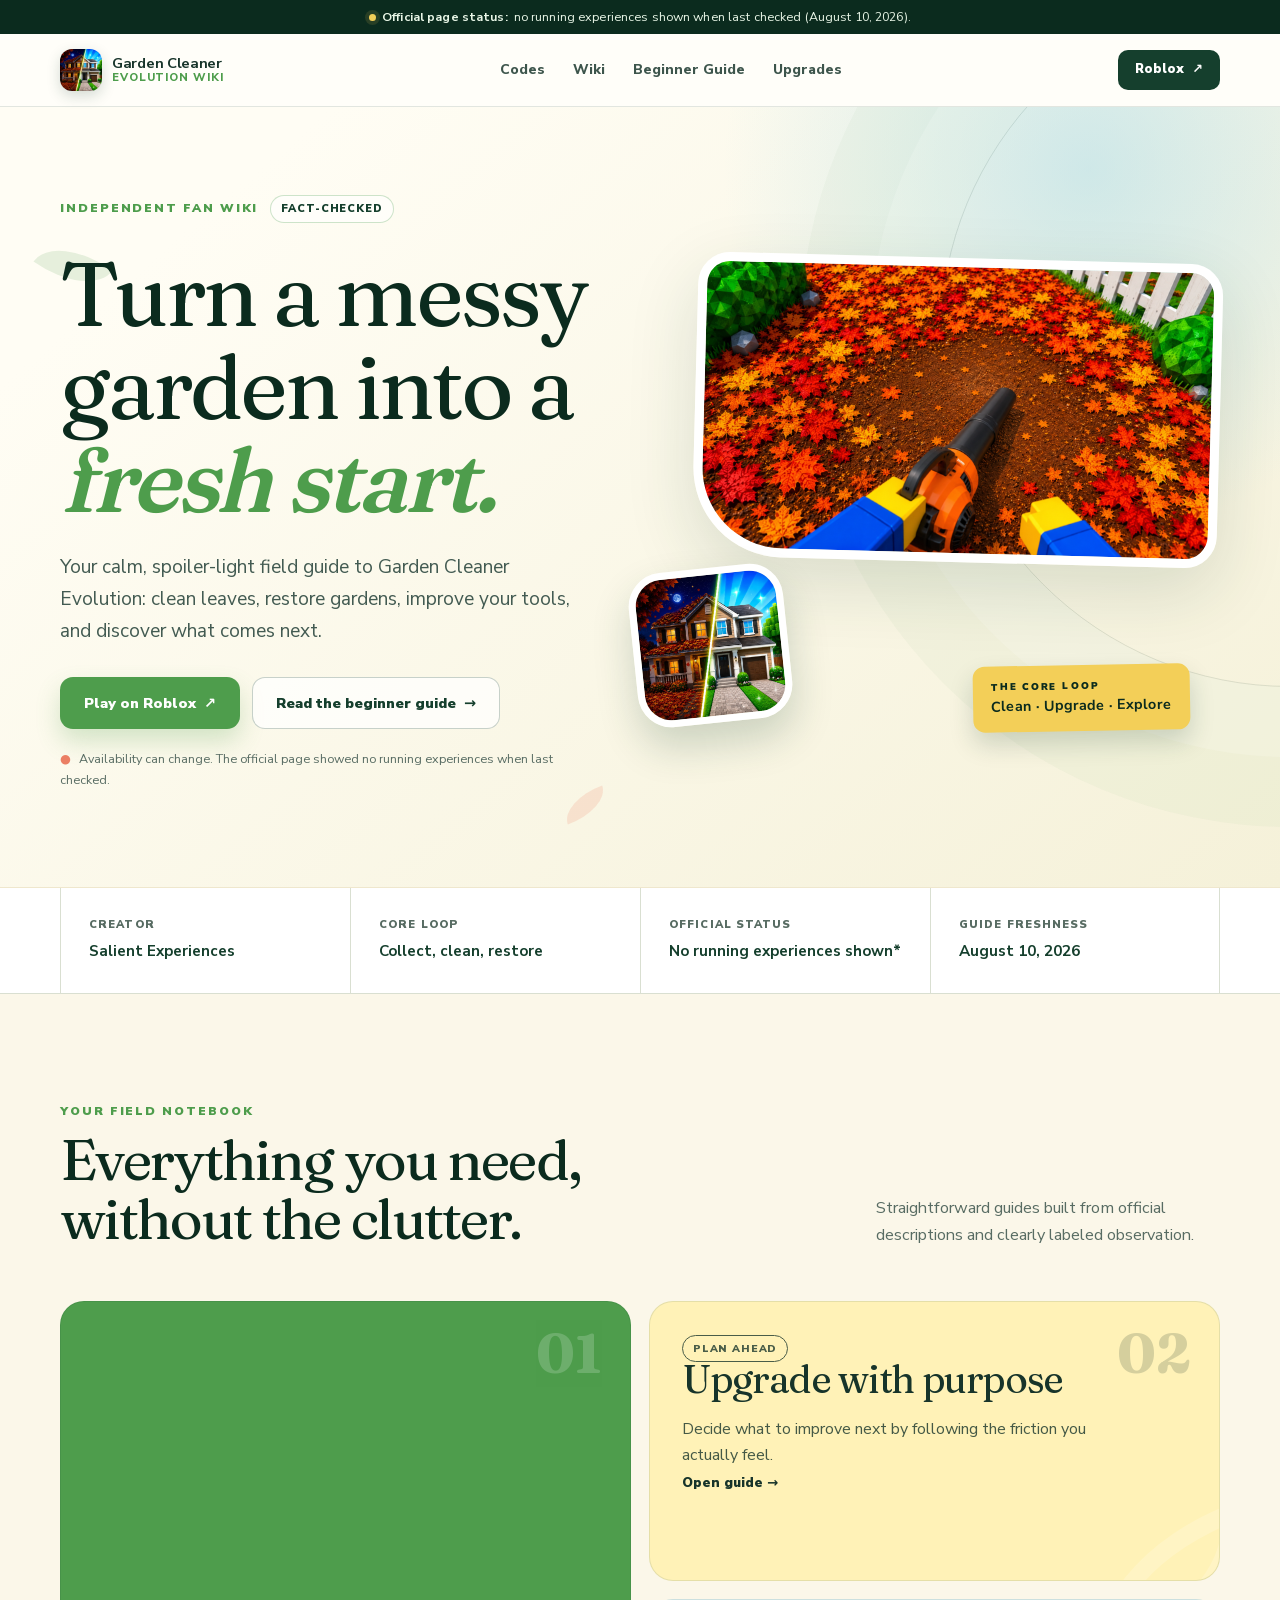
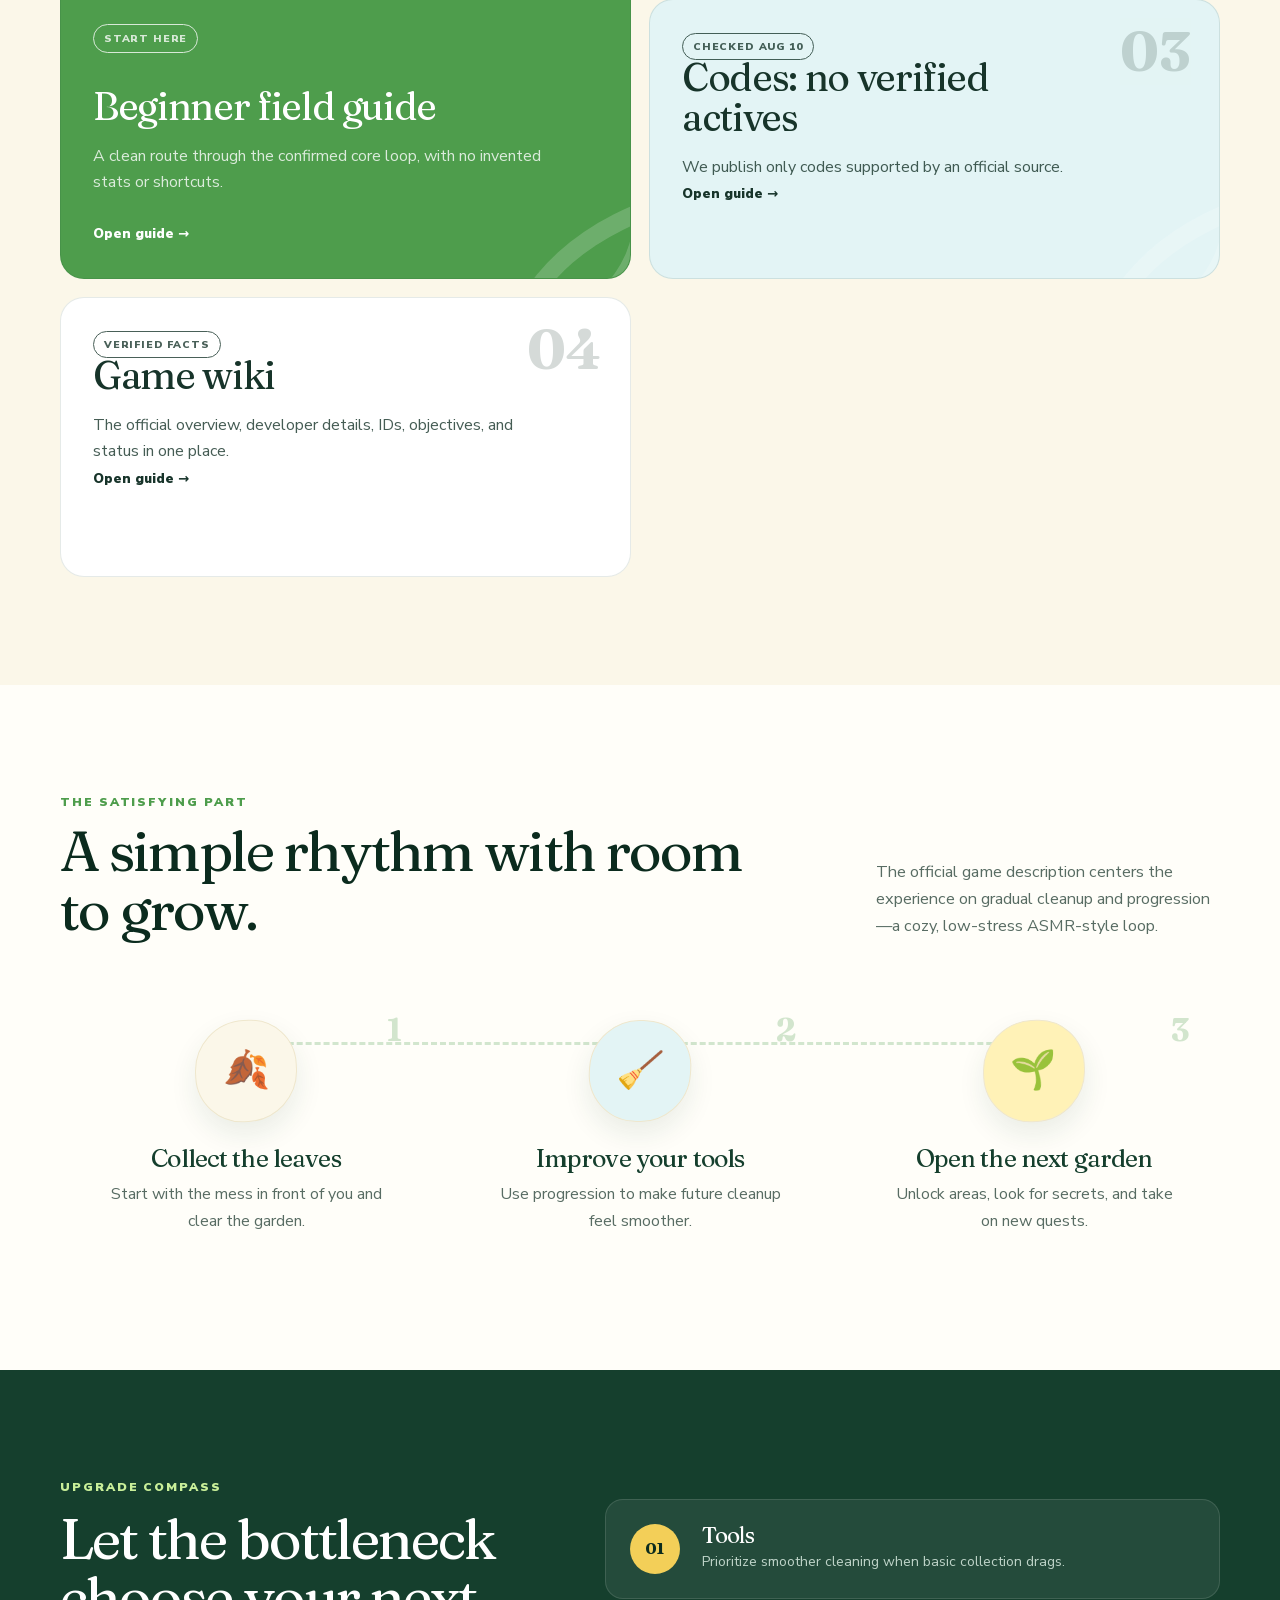
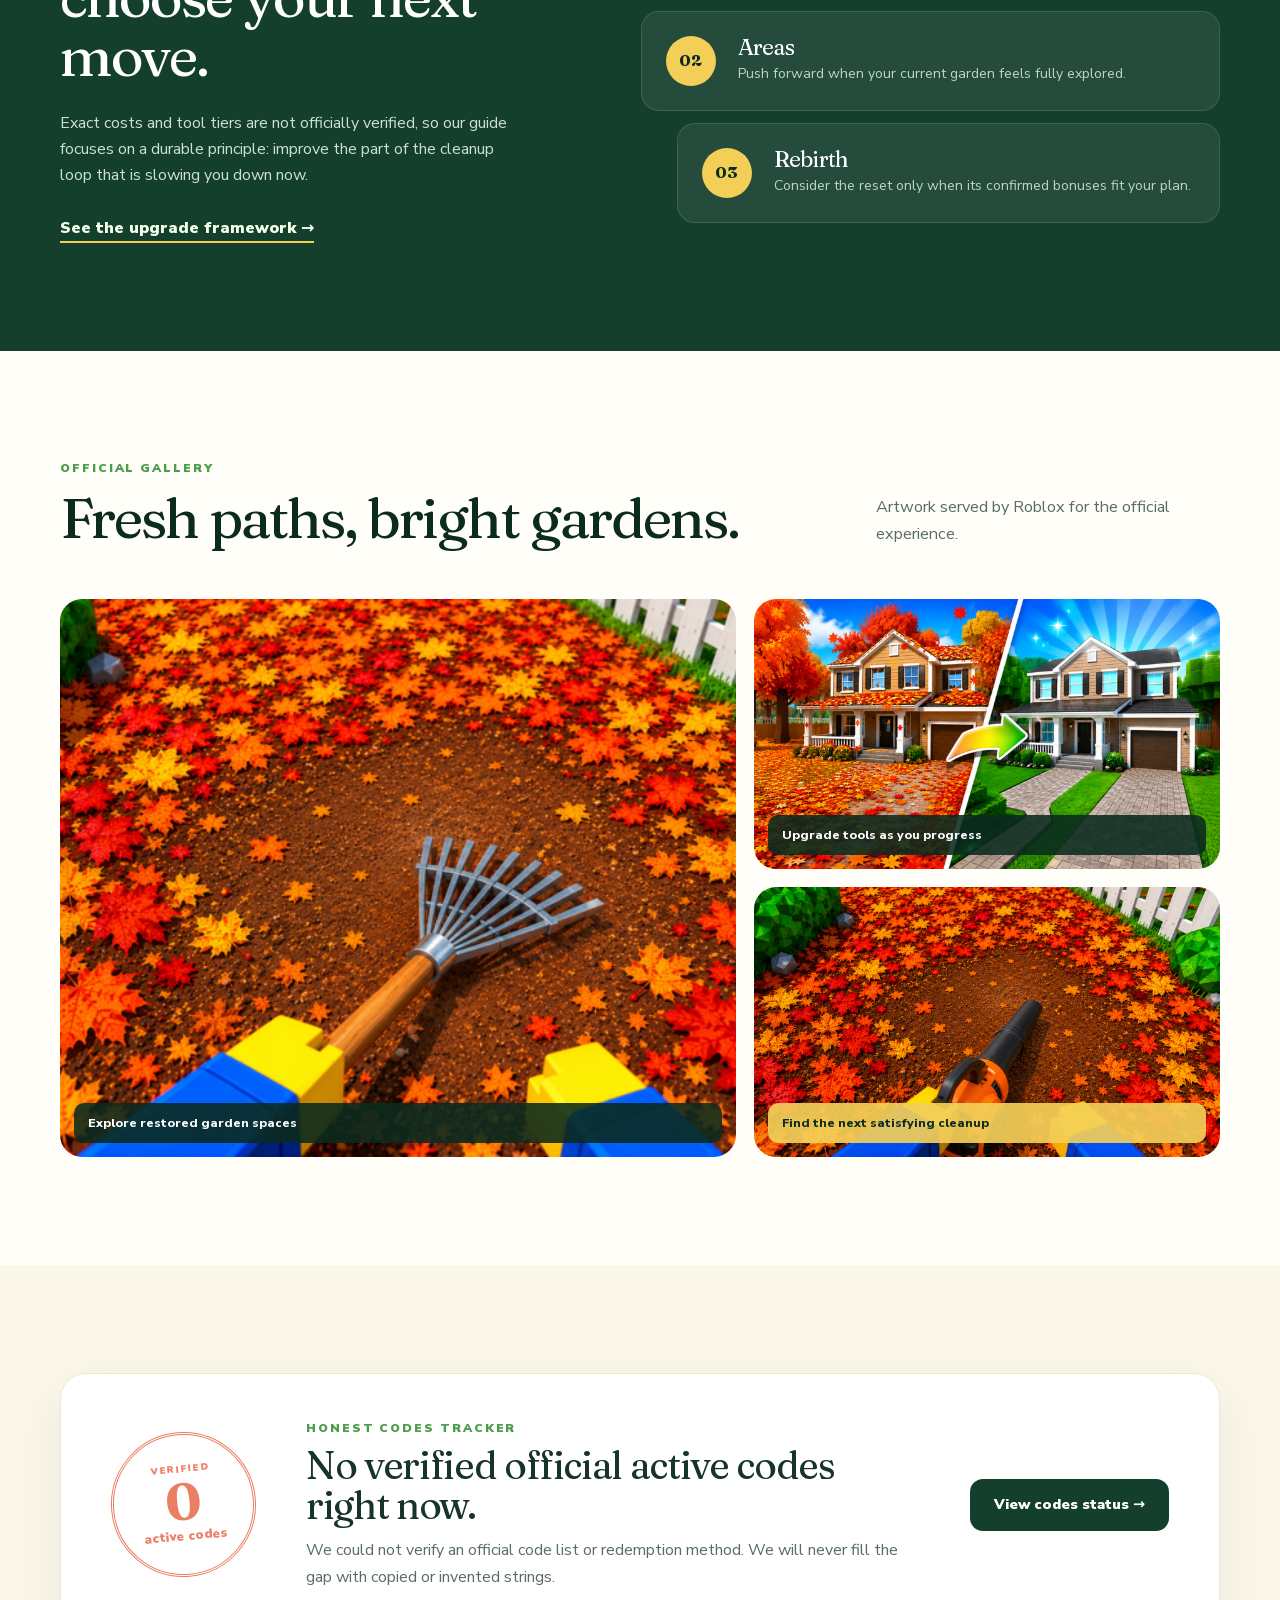
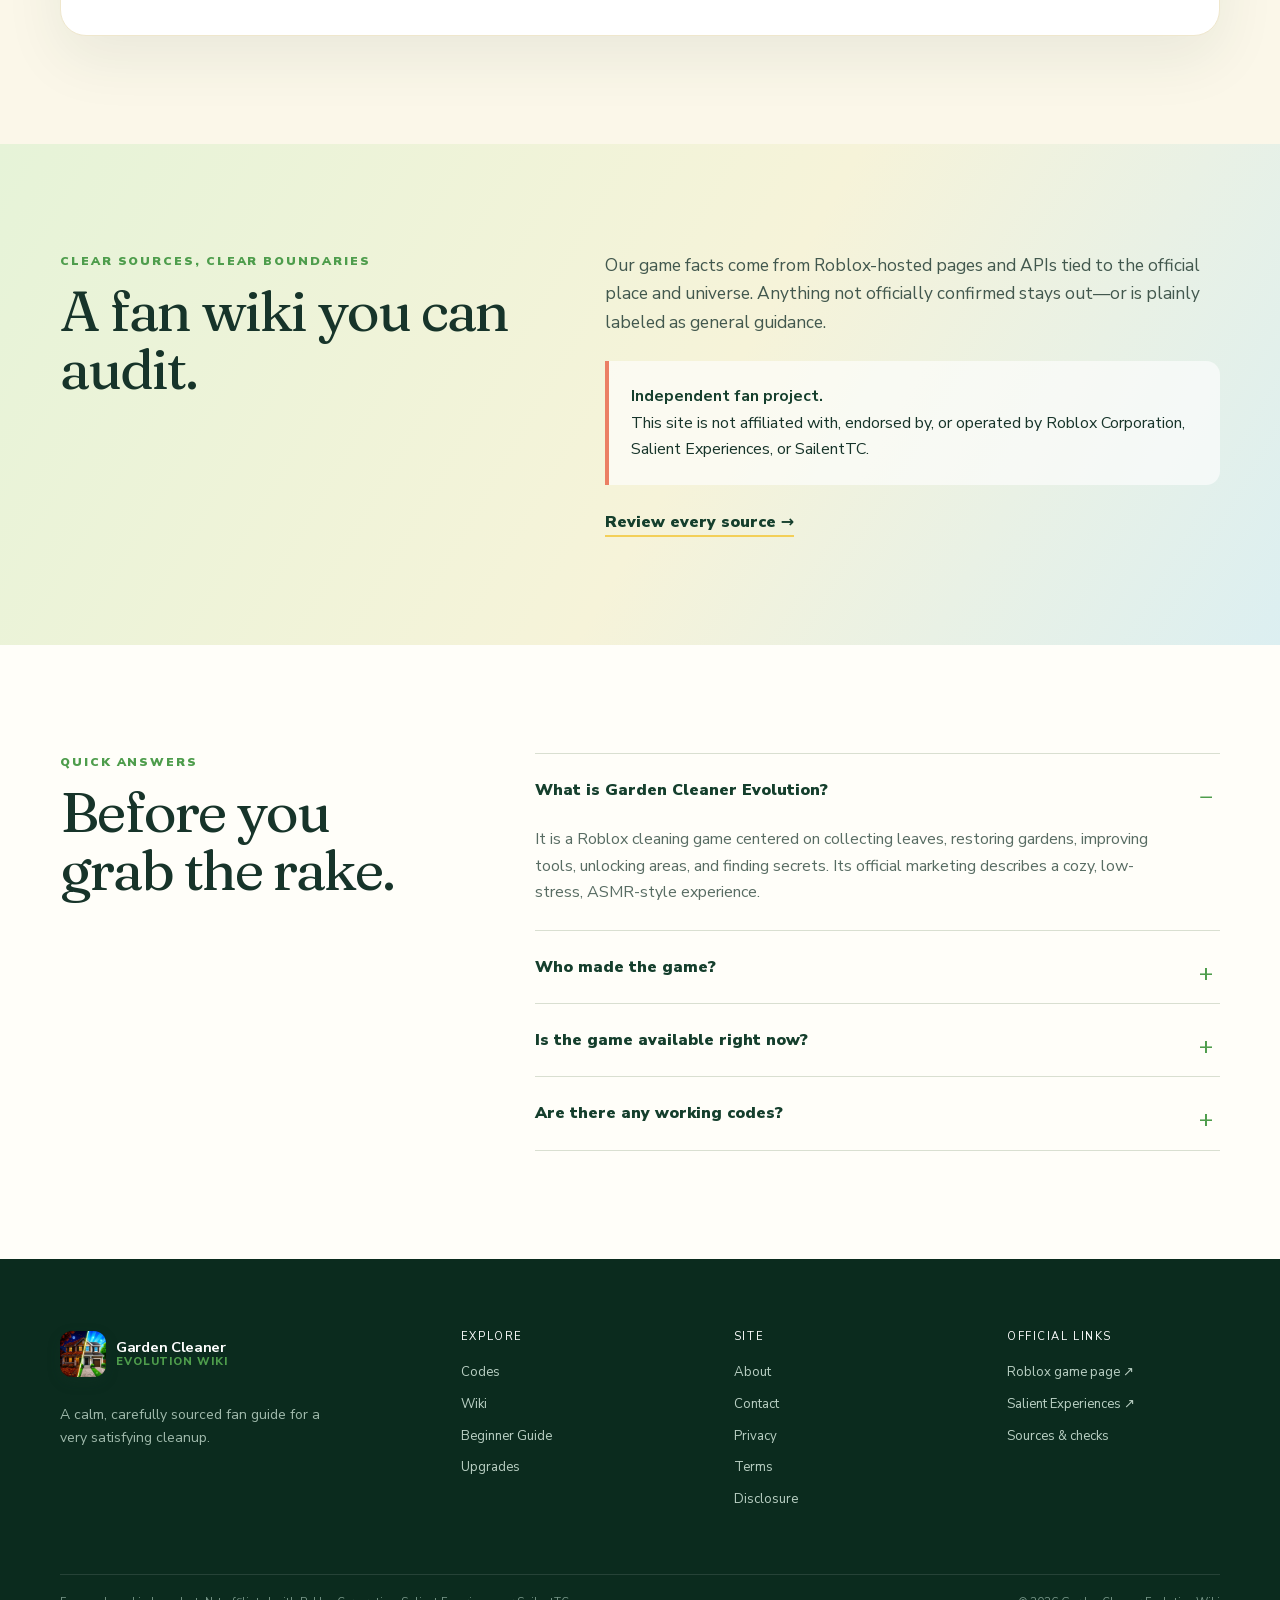
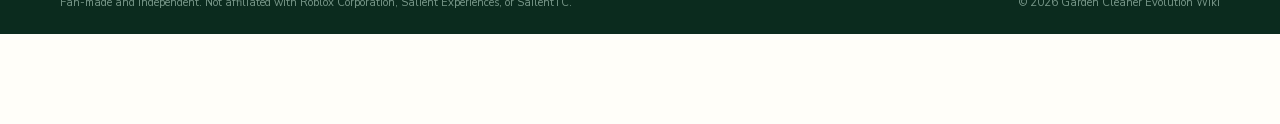
==== commit 07b7918d: "feat: add Adsterra placements" ====
--- a/index.html
+++ b/index.html
@@ -1 +1,4 @@
-<!DOCTYPE html><html lang="en"><head><meta charSet="utf-8"/><meta name="viewport" content="width=device-width, initial-scale=1"/><link rel="preload" href="/_next/static/media/03bda585a99c6450-s.p.0zzh68k1~whtc.woff2" as="font" crossorigin="" type="font/woff2"/><link rel="preload" href="/_next/static/media/f141b5b7abe57afc-s.p.0-k1k9nod8chc.woff2" as="font" crossorigin="" type="font/woff2"/><link rel="preload" as="image" href="/game/garden-cleanup.png"/><link rel="preload" as="image" href="/game/icon.png"/><link rel="stylesheet" href="/_next/static/chunks/0~fy4u8-gfw_y.css" data-precedence="next"/><link rel="preload" as="script" fetchPriority="low" href="/_next/static/chunks/01j.ef_4xi4yb.js"/><script src="/_next/static/chunks/0vyt0ww51.wy-.js" async=""></script><script src="/_next/static/chunks/0tl9d6bwp3.5a.js" async=""></script><script src="/_next/static/chunks/0lut.cfmw6o_8.js" async=""></script><script src="/_next/static/chunks/turbopack-0kl4zo~4mn8qy.js" async=""></script><script src="/_next/static/chunks/10mdu2ydrw1ms.js" async=""></script><script src="/_next/static/chunks/0qvja7sp8adtu.js" async=""></script><meta name="next-size-adjust" content=""/><title>Garden Cleaner Evolution Wiki &amp; Beginner Guide</title><meta name="description" content="The independent Garden Cleaner Evolution fan wiki and guide hub."/><meta name="application-name" content="Garden Cleaner Evolution Wiki"/><meta name="robots" content="index, follow"/><meta name="category" content="game guide"/><link rel="canonical" href="https://gardencleanerevolutiongame.wiki"/><meta property="og:title" content="Garden Cleaner Evolution Wiki &amp; Beginner Guide"/><meta property="og:description" content="The independent Garden Cleaner Evolution fan wiki and guide hub."/><meta property="og:url" content="https://gardencleanerevolutiongame.wiki"/><meta property="og:site_name" content="Garden Cleaner Evolution Wiki"/><meta property="og:image" content="https://gardencleanerevolutiongame.wiki/og.png"/><meta property="og:image:width" content="1200"/><meta property="og:image:height" content="630"/><meta property="og:image:alt" content="Garden Cleaner Evolution Wiki — an independent game guide"/><meta property="og:type" content="website"/><meta name="twitter:card" content="summary_large_image"/><meta name="twitter:title" content="Garden Cleaner Evolution Wiki &amp; Beginner Guide"/><meta name="twitter:description" content="The independent Garden Cleaner Evolution fan wiki and guide hub."/><meta name="twitter:image" content="https://gardencleanerevolutiongame.wiki/og.png"/><link rel="shortcut icon" href="/game/icon.png"/><link rel="icon" href="/game/icon.png"/><script src="/_next/static/chunks/03~yq9q893hmn.js" noModule=""></script></head><body class="nunito_sans_58c2d92a-module__X7BsOW__variable fraunces_b202e7d9-module__YSVETG__variable"><div hidden=""><!--$--><!--/$--></div><a class="skip-link" href="#main-content">Skip to content</a><script type="application/ld+json">{"@context":"https://schema.org","@type":"WebSite","name":"Garden Cleaner Evolution Wiki","alternateName":"Garden Cleaner Wiki","url":"https://gardencleanerevolutiongame.wiki","description":"An independent, fact-checked fan wiki for Garden Cleaner Evolution on Roblox, with beginner tips, upgrade guidance, codes status, and official sources.","inLanguage":"en","isAccessibleForFree":true}</script><script type="application/ld+json">{"@context":"https://schema.org","@type":"VideoGame","name":"Garden Cleaner Evolution","url":"https://www.roblox.com/games/89907728898683/Garden-Cleaner-Evolution","image":["https://gardencleanerevolutiongame.wiki/game/icon.png","https://gardencleanerevolutiongame.wiki/game/garden-cleanup.png"],"gamePlatform":"Roblox","applicationCategory":"Game","author":{"@type":"Organization","name":"Salient Experiences","url":"https://www.roblox.com/communities/999893763/Salient-Experiences"},"description":"A cozy cleaning game on Roblox where players collect leaves, restore gardens, unlock rewards and areas, find secrets, upgrade tools, complete quests and titles, and rebirth for bonuses."}</script><div class="status-strip"><div class="shell status-strip__inner"><span class="status-dot" aria-hidden="true"></span><strong>Official page status:</strong> no running experiences shown when last checked (<!-- -->August 10, 2026<!-- -->).</div></div><header class="site-header"><div class="shell nav-wrap"><a class="brand" aria-label="Garden Cleaner Evolution Wiki home" href="/"><img alt="" loading="lazy" width="42" height="42" decoding="async" data-nimg="1" style="color:transparent" src="/game/icon.png"/><span><b>Garden Cleaner</b><small>Evolution Wiki</small></span></a><nav aria-label="Main navigation"><a href="/codes">Codes</a><a href="/wiki">Wiki</a><a href="/guides/beginner">Beginner Guide</a><a href="/upgrades">Upgrades</a></nav><a class="button button--small button--dark nav-play" href="https://www.roblox.com/games/89907728898683/Garden-Cleaner-Evolution" target="_blank" rel="noopener noreferrer">Roblox <span aria-hidden="true">↗</span></a></div></header><main id="main-content"><section class="hero"><div class="hero-leaf hero-leaf--one" aria-hidden="true"></div><div class="hero-leaf hero-leaf--two" aria-hidden="true"></div><div class="shell hero-grid"><div class="hero-copy"><div class="eyebrow-row"><span class="eyebrow">Independent fan wiki</span><span class="fresh-pill">Fact-checked</span></div><h1>Turn a messy garden into a <em>fresh start.</em></h1><p class="hero-lede">Your calm, spoiler-light field guide to Garden Cleaner Evolution: clean leaves, restore gardens, improve your tools, and discover what comes next.</p><div class="button-row"><a class="button button--primary" href="https://www.roblox.com/games/89907728898683/Garden-Cleaner-Evolution" target="_blank" rel="noopener noreferrer">Play on Roblox <span aria-hidden="true">↗</span></a><a class="button button--secondary" href="/guides/beginner">Read the beginner guide <span aria-hidden="true">→</span></a></div><p class="status-note"><span aria-hidden="true">●</span> Availability can change. The official page showed no running experiences when last checked.</p></div><div class="hero-art" aria-label="Official game artwork"><div class="hero-image-main"><img alt="A bright garden scene from Garden Cleaner Evolution" width="767" height="432" decoding="async" data-nimg="1" style="color:transparent" src="/game/garden-cleanup.png"/></div><div class="hero-image-small"><img alt="Garden Cleaner Evolution game icon" width="512" height="512" decoding="async" data-nimg="1" style="color:transparent" src="/game/icon.png"/></div><div class="hero-tag"><span>THE CORE LOOP</span><strong>Clean · Upgrade · Explore</strong></div></div></div></section><section class="facts-band" aria-label="Quick facts"><div class="shell facts-grid"><div><span>Creator</span><strong>Salient Experiences</strong></div><div><span>Core loop</span><strong>Collect, clean, restore</strong></div><div><span>Official status</span><strong>No running experiences shown*</strong></div><div><span>Guide freshness</span><strong>August 10, 2026</strong></div></div></section><section class="section section--cream"><div class="shell"><div class="section-heading"><div><p class="eyebrow">Your field notebook</p><h2>Everything you need, without the clutter.</h2></div><p>Straightforward guides built from official descriptions and clearly labeled observation.</p></div><div class="hub-grid"><a class="hub-card hub-card--wide hub-card--green" href="/guides/beginner"><span class="hub-card__number">01</span><span class="hub-card__tag">Start here</span><h3>Beginner field guide</h3><p>A clean route through the confirmed core loop, with no invented stats or shortcuts.</p><span class="hub-card__link">Open guide →</span></a><a class="hub-card hub-card--yellow" href="/upgrades"><span class="hub-card__number">02</span><span class="hub-card__tag">Plan ahead</span><h3>Upgrade with purpose</h3><p>Decide what to improve next by following the friction you actually feel.</p><span class="hub-card__link">Open guide →</span></a><a class="hub-card hub-card--blue" href="/codes"><span class="hub-card__number">03</span><span class="hub-card__tag">Checked Aug 10</span><h3>Codes: no verified actives</h3><p>We publish only codes supported by an official source.</p><span class="hub-card__link">Open guide →</span></a><a class="hub-card hub-card--cream" href="/wiki"><span class="hub-card__number">04</span><span class="hub-card__tag">Verified facts</span><h3>Game wiki</h3><p>The official overview, developer details, IDs, objectives, and status in one place.</p><span class="hub-card__link">Open guide →</span></a></div></div></section><section class="section progression-section"><div class="shell split-heading"><div><p class="eyebrow">The satisfying part</p><h2>A simple rhythm with room to grow.</h2></div><p>The official game description centers the experience on gradual cleanup and progression—a cozy, low-stress ASMR-style loop.</p></div><div class="shell progress-path"><article><span class="step-number">1</span><div class="step-icon" aria-hidden="true">🍂</div><h3>Collect the leaves</h3><p>Start with the mess in front of you and clear the garden.</p></article><article><span class="step-number">2</span><div class="step-icon" aria-hidden="true">🧹</div><h3>Improve your tools</h3><p>Use progression to make future cleanup feel smoother.</p></article><article><span class="step-number">3</span><div class="step-icon" aria-hidden="true">🌱</div><h3>Open the next garden</h3><p>Unlock areas, look for secrets, and take on new quests.</p></article></div></section><section class="section section--green"><div class="shell upgrade-preview"><div class="upgrade-copy"><p class="eyebrow eyebrow--light">Upgrade compass</p><h2>Let the bottleneck choose your next move.</h2><p>Exact costs and tool tiers are not officially verified, so our guide focuses on a durable principle: improve the part of the cleanup loop that is slowing you down now.</p><a class="text-link text-link--light" href="/upgrades">See the upgrade framework →</a></div><div class="upgrade-stack"><article><span>01</span><div><h3>Tools</h3><p>Prioritize smoother cleaning when basic collection drags.</p></div></article><article><span>02</span><div><h3>Areas</h3><p>Push forward when your current garden feels fully explored.</p></div></article><article><span>03</span><div><h3>Rebirth</h3><p>Consider the reset only when its confirmed bonuses fit your plan.</p></div></article></div></div></section><section class="section gallery-section"><div class="shell"><div class="section-heading"><div><p class="eyebrow">Official gallery</p><h2>Fresh paths, bright gardens.</h2></div><p>Artwork served by Roblox for the official experience.</p></div><div class="gallery-grid"><figure class="gallery-card gallery-card--large"><img alt="Colorful outdoor garden world in Garden Cleaner Evolution" loading="lazy" width="767" height="432" decoding="async" data-nimg="1" style="color:transparent" src="/game/garden-world.png"/><figcaption>Explore restored garden spaces</figcaption></figure><figure class="gallery-card"><img alt="Garden cleaning gameplay in Garden Cleaner Evolution" loading="lazy" width="767" height="432" decoding="async" data-nimg="1" style="color:transparent" src="/game/garden-tools.png"/><figcaption>Upgrade tools as you progress</figcaption></figure><figure class="gallery-card gallery-card--accent"><img alt="Garden path scene in Garden Cleaner Evolution" loading="lazy" width="767" height="432" decoding="async" data-nimg="1" style="color:transparent" src="/game/garden-cleanup.png"/><figcaption>Find the next satisfying cleanup</figcaption></figure></div></div></section><section class="section section--cream codes-home"><div class="shell codes-panel"><div class="codes-stamp" aria-hidden="true"><span>VERIFIED</span><strong>0</strong><small>active codes</small></div><div><p class="eyebrow">Honest codes tracker</p><h2>No verified official active codes right now.</h2><p>We could not verify an official code list or redemption method. We will never fill the gap with copied or invented strings.</p></div><a class="button button--dark" href="/codes">View codes status →</a></div></section><section class="section trust-section"><div class="shell trust-grid"><div><p class="eyebrow">Clear sources, clear boundaries</p><h2>A fan wiki you can audit.</h2></div><div class="trust-copy"><p>Our game facts come from Roblox-hosted pages and APIs tied to the official place and universe. Anything not officially confirmed stays out—or is plainly labeled as general guidance.</p><p class="disclaimer-card"><strong>Independent fan project.</strong> This site is not affiliated with, endorsed by, or operated by Roblox Corporation, Salient Experiences, or SailentTC.</p><a class="text-link" href="/sources">Review every source →</a></div></div></section><section class="section faq-section"><div class="shell faq-layout"><div><p class="eyebrow">Quick answers</p><h2>Before you grab the rake.</h2></div><div class="faq-list"><details open=""><summary>What is Garden Cleaner Evolution?</summary><p>It is a Roblox cleaning game centered on collecting leaves, restoring gardens, improving tools, unlocking areas, and finding secrets. Its official marketing describes a cozy, low-stress, ASMR-style experience.</p></details><details><summary>Who made the game?</summary><p>The Roblox creator is listed as Salient Experiences, and the experience page names SailentTC as the developer.</p></details><details><summary>Is the game available right now?</summary><p>The official page showed no running experiences on <!-- -->August 10, 2026<!-- -->. That is a time-stamped observation, not a permanent claim, so check Roblox for the latest status.</p></details><details><summary>Are there any working codes?</summary><p>We have not verified any official active codes or an official redemption process as of <!-- -->August 10, 2026<!-- -->.</p></details></div></div></section><!--$--><!--/$--></main><footer class="site-footer"><div class="shell footer-grid"><div class="footer-intro"><a class="brand brand--footer" href="/"><img alt="" loading="lazy" width="46" height="46" decoding="async" data-nimg="1" style="color:transparent" src="/game/icon.png"/><span><b>Garden Cleaner</b><small>Evolution Wiki</small></span></a><p>A calm, carefully sourced fan guide for a very satisfying cleanup.</p></div><div><h2>Explore</h2><a href="/codes">Codes</a><a href="/wiki">Wiki</a><a href="/guides/beginner">Beginner Guide</a><a href="/upgrades">Upgrades</a></div><div><h2>Site</h2><a href="/about">About</a><a href="/contact">Contact</a><a href="/privacy">Privacy</a><a href="/terms">Terms</a><a href="/disclosure">Disclosure</a></div><div><h2>Official links</h2><a href="https://www.roblox.com/games/89907728898683/Garden-Cleaner-Evolution" target="_blank" rel="noreferrer">Roblox game page ↗</a><a href="https://www.roblox.com/communities/999893763/Salient-Experiences" target="_blank" rel="noreferrer">Salient Experiences ↗</a><a href="/sources">Sources &amp; checks</a></div></div><div class="shell footer-bottom"><p>Fan-made and independent. Not affiliated with Roblox Corporation, Salient Experiences, or SailentTC.</p><p>© 2026 Garden Cleaner Evolution Wiki</p></div></footer><script src="/_next/static/chunks/01j.ef_4xi4yb.js" id="_R_" async=""></script><script>(self.__next_f=self.__next_f||[]).push([0])</script><script>self.__next_f.push([1,"1:\"$Sreact.fragment\"\n2:I[65840,[\"/_next/static/chunks/10mdu2ydrw1ms.js\",\"/_next/static/chunks/0qvja7sp8adtu.js\"],\"\"]\n3:I[77577,[\"/_next/static/chunks/10mdu2ydrw1ms.js\",\"/_next/static/chunks/0qvja7sp8adtu.js\"],\"Image\"]\n4:I[49484,[\"/_next/static/chunks/10mdu2ydrw1ms.js\",\"/_next/static/chunks/0qvja7sp8adtu.js\"],\"default\"]\n5:I[49337,[\"/_next/static/chunks/10mdu2ydrw1ms.js\",\"/_next/static/chunks/0qvja7sp8adtu.js\"],\"default\"]\n9:I[4630,[\"/_next/static/chunks/10mdu2ydrw1ms.js\",\"/_next/static/chunks/0qvja7sp8adtu.js\"],\"default\",1]\n:HL[\"/_next/static/chunks/0~fy4u8-gfw_y.css\",\"style\"]\n:HL[\"/_next/static/media/03bda585a99c6450-s.p.0zzh68k1~whtc.woff2\",\"font\",{\"crossOrigin\":\"\",\"type\":\"font/woff2\"}]\n:HL[\"/_next/static/media/f141b5b7abe57afc-s.p.0-k1k9nod8chc.woff2\",\"font\",{\"crossOrigin\":\"\",\"type\":\"font/woff2\"}]\n"])</script><script>self.__next_f.push([1,"0:{\"P\":null,\"c\":[\"\",\"\"],\"q\":\"\",\"i\":false,\"f\":[[[\"\",{\"children\":[\"__PAGE__\",{}]},\"$undefined\",\"$undefined\",16],[[\"$\",\"$1\",\"c\",{\"children\":[[[\"$\",\"link\",\"0\",{\"rel\":\"stylesheet\",\"href\":\"/_next/static/chunks/0~fy4u8-gfw_y.css\",\"precedence\":\"next\",\"crossOrigin\":\"$undefined\",\"nonce\":\"$undefined\"}],[\"$\",\"script\",\"script-0\",{\"src\":\"/_next/static/chunks/10mdu2ydrw1ms.js\",\"async\":true,\"nonce\":\"$undefined\"}],[\"$\",\"script\",\"script-1\",{\"src\":\"/_next/static/chunks/0qvja7sp8adtu.js\",\"async\":true,\"nonce\":\"$undefined\"}]],[\"$\",\"html\",null,{\"lang\":\"en\",\"children\":[\"$\",\"body\",null,{\"className\":\"nunito_sans_58c2d92a-module__X7BsOW__variable fraunces_b202e7d9-module__YSVETG__variable\",\"children\":[[\"$\",\"a\",null,{\"className\":\"skip-link\",\"href\":\"#main-content\",\"children\":\"Skip to content\"}],[\"$\",\"script\",null,{\"type\":\"application/ld+json\",\"dangerouslySetInnerHTML\":{\"__html\":\"{\\\"@context\\\":\\\"https://schema.org\\\",\\\"@type\\\":\\\"WebSite\\\",\\\"name\\\":\\\"Garden Cleaner Evolution Wiki\\\",\\\"alternateName\\\":\\\"Garden Cleaner Wiki\\\",\\\"url\\\":\\\"https://gardencleanerevolutiongame.wiki\\\",\\\"description\\\":\\\"An independent, fact-checked fan wiki for Garden Cleaner Evolution on Roblox, with beginner tips, upgrade guidance, codes status, and official sources.\\\",\\\"inLanguage\\\":\\\"en\\\",\\\"isAccessibleForFree\\\":true}\"}}],[\"$\",\"script\",null,{\"type\":\"application/ld+json\",\"dangerouslySetInnerHTML\":{\"__html\":\"{\\\"@context\\\":\\\"https://schema.org\\\",\\\"@type\\\":\\\"VideoGame\\\",\\\"name\\\":\\\"Garden Cleaner Evolution\\\",\\\"url\\\":\\\"https://www.roblox.com/games/89907728898683/Garden-Cleaner-Evolution\\\",\\\"image\\\":[\\\"https://gardencleanerevolutiongame.wiki/game/icon.png\\\",\\\"https://gardencleanerevolutiongame.wiki/game/garden-cleanup.png\\\"],\\\"gamePlatform\\\":\\\"Roblox\\\",\\\"applicationCategory\\\":\\\"Game\\\",\\\"author\\\":{\\\"@type\\\":\\\"Organization\\\",\\\"name\\\":\\\"Salient Experiences\\\",\\\"url\\\":\\\"https://www.roblox.com/communities/999893763/Salient-Experiences\\\"},\\\"description\\\":\\\"A cozy cleaning game on Roblox where players collect leaves, restore gardens, unlock rewards and areas, find secrets, upgrade tools, complete quests and titles, and rebirth for bonuses.\\\"}\"}}],[[\"$\",\"div\",null,{\"className\":\"status-strip\",\"children\":[\"$\",\"div\",null,{\"className\":\"shell status-strip__inner\",\"children\":[[\"$\",\"span\",null,{\"className\":\"status-dot\",\"aria-hidden\":\"true\"}],[\"$\",\"strong\",null,{\"children\":\"Official page status:\"}],\" no running experiences shown when last checked (\",\"August 10, 2026\",\").\"]}]}],[\"$\",\"header\",null,{\"className\":\"site-header\",\"children\":[\"$\",\"div\",null,{\"className\":\"shell nav-wrap\",\"children\":[[\"$\",\"$L2\",null,{\"className\":\"brand\",\"href\":\"/\",\"aria-label\":\"Garden Cleaner Evolution Wiki home\",\"children\":[[\"$\",\"$L3\",null,{\"src\":\"/game/icon.png\",\"width\":42,\"height\":42,\"alt\":\"\"}],[\"$\",\"span\",null,{\"children\":[[\"$\",\"b\",null,{\"children\":\"Garden Cleaner\"}],[\"$\",\"small\",null,{\"children\":\"Evolution Wiki\"}]]}]]}],[\"$\",\"nav\",null,{\"aria-label\":\"Main navigation\",\"children\":[[\"$\",\"$L2\",\"/codes\",{\"href\":\"/codes\",\"children\":\"Codes\"}],[\"$\",\"$L2\",\"/wiki\",{\"href\":\"/wiki\",\"children\":\"Wiki\"}],[\"$\",\"$L2\",\"/guides/beginner\",{\"href\":\"/guides/beginner\",\"children\":\"Beginner Guide\"}],[\"$\",\"$L2\",\"/upgrades\",{\"href\":\"/upgrades\",\"children\":\"Upgrades\"}]]}],[\"$\",\"a\",null,{\"className\":\"button button--small button--dark nav-play\",\"href\":\"https://www.roblox.com/games/89907728898683/Garden-Cleaner-Evolution\",\"target\":\"_blank\",\"rel\":\"noopener noreferrer\",\"children\":[\"Roblox \",[\"$\",\"span\",null,{\"aria-hidden\":\"true\",\"children\":\"↗\"}]]}]]}]}]],[\"$\",\"main\",null,{\"id\":\"main-content\",\"children\":[\"$\",\"$L4\",null,{\"parallelRouterKey\":\"children\",\"error\":\"$undefined\",\"errorStyles\":\"$undefined\",\"errorScripts\":\"$undefined\",\"template\":[\"$\",\"$L5\",null,{}],\"templateStyles\":\"$undefined\",\"templateScripts\":\"$undefined\",\"notFound\":[[\"$\",\"section\",null,{\"className\":\"not-found\",\"children\":[[\"$\",\"div\",null,{\"className\":\"not-found__leaf\",\"aria-hidden\":\"true\",\"children\":\"🍂\"}],[\"$\",\"p\",null,{\"className\":\"eyebrow\",\"children\":\"404 · Path not found\"}],[\"$\",\"h1\",null,{\"children\":\"This path could use a little cleanup.\"}],[\"$\",\"p\",null,{\"children\":\"The page may have moved, or the address may have a stray leaf in it.\"}],[\"$\",\"div\",null,{\"className\":\"button-row\",\"children\":[[\"$\",\"$L2\",null,{\"className\":\"button button--primary\",\"href\":\"/\",\"children\":\"Return home\"}],[\"$\",\"$L2\",null,{\"className\":\"button button--secondary\",\"href\":\"/wiki\",\"children\":\"Open the wiki\"}]]}]]}],[]],\"forbidden\":\"$undefined\",\"unauthorized\":\"$undefined\"}]}],\"$L6\"]}]}]]}],{\"children\":[\"$L7\",{},null,false,null]},null,false,null],\"$L8\",false]],\"m\":\"$undefined\",\"G\":[\"$9\",[\"$La\"]],\"S\":true,\"h\":null,\"s\":\"$undefined\",\"l\":\"$undefined\",\"p\":\"$undefined\",\"d\":\"$undefined\",\"b\":\"Vh1Tn1qsd67JpYQgjvSZs\"}\n"])</script><script>self.__next_f.push([1,"17:I[63780,[\"/_next/static/chunks/10mdu2ydrw1ms.js\",\"/_next/static/chunks/0qvja7sp8adtu.js\"],\"ViewportBoundary\"]\n19:I[63780,[\"/_next/static/chunks/10mdu2ydrw1ms.js\",\"/_next/static/chunks/0qvja7sp8adtu.js\"],\"MetadataBoundary\"]\n1a:\"$Sreact.suspense\"\n"])</script><script>self.__next_f.push([1,"6:[\"$\",\"footer\",null,{\"className\":\"site-footer\",\"children\":[[\"$\",\"div\",null,{\"className\":\"shell footer-grid\",\"children\":[[\"$\",\"div\",null,{\"className\":\"footer-intro\",\"children\":[[\"$\",\"$L2\",null,{\"className\":\"brand brand--footer\",\"href\":\"/\",\"children\":[[\"$\",\"$L3\",null,{\"src\":\"/game/icon.png\",\"width\":46,\"height\":46,\"alt\":\"\"}],[\"$\",\"span\",null,{\"children\":[[\"$\",\"b\",null,{\"children\":\"Garden Cleaner\"}],[\"$\",\"small\",null,{\"children\":\"Evolution Wiki\"}]]}]]}],[\"$\",\"p\",null,{\"children\":\"A calm, carefully sourced fan guide for a very satisfying cleanup.\"}]]}],[\"$\",\"div\",null,{\"children\":[[\"$\",\"h2\",null,{\"children\":\"Explore\"}],[[\"$\",\"$L2\",\"/codes\",{\"href\":\"/codes\",\"children\":\"Codes\"}],[\"$\",\"$L2\",\"/wiki\",{\"href\":\"/wiki\",\"children\":\"Wiki\"}],[\"$\",\"$L2\",\"/guides/beginner\",{\"href\":\"/guides/beginner\",\"children\":\"Beginner Guide\"}],[\"$\",\"$L2\",\"/upgrades\",{\"href\":\"/upgrades\",\"children\":\"Upgrades\"}]]]}],[\"$\",\"div\",null,{\"children\":[[\"$\",\"h2\",null,{\"children\":\"Site\"}],[[\"$\",\"$L2\",\"/about\",{\"href\":\"/about\",\"children\":\"About\"}],[\"$\",\"$L2\",\"/contact\",{\"href\":\"/contact\",\"children\":\"Contact\"}],[\"$\",\"$L2\",\"/privacy\",{\"href\":\"/privacy\",\"children\":\"Privacy\"}],[\"$\",\"$L2\",\"/terms\",{\"href\":\"/terms\",\"children\":\"Terms\"}],[\"$\",\"$L2\",\"/disclosure\",{\"href\":\"/disclosure\",\"children\":\"Disclosure\"}]]]}],[\"$\",\"div\",null,{\"children\":[[\"$\",\"h2\",null,{\"children\":\"Official links\"}],[\"$\",\"a\",null,{\"href\":\"https://www.roblox.com/games/89907728898683/Garden-Cleaner-Evolution\",\"target\":\"_blank\",\"rel\":\"noreferrer\",\"children\":\"Roblox game page ↗\"}],[\"$\",\"a\",null,{\"href\":\"https://www.roblox.com/communities/999893763/Salient-Experiences\",\"target\":\"_blank\",\"rel\":\"noreferrer\",\"children\":\"Salient Experiences ↗\"}],[\"$\",\"$L2\",null,{\"href\":\"/sources\",\"children\":\"Sources \u0026 checks\"}]]}]]}],[\"$\",\"div\",null,{\"className\":\"shell footer-bottom\",\"children\":[[\"$\",\"p\",null,{\"children\":\"Fan-made and independent. Not affiliated with Roblox Corporation, Salient Experiences, or SailentTC.\"}],[\"$\",\"p\",null,{\"children\":\"© 2026 Garden Cleaner Evolution Wiki\"}]]}]]}]\n"])</script><script>self.__next_f.push([1,"7:[\"$\",\"$1\",\"c\",{\"children\":[[[\"$\",\"section\",null,{\"className\":\"hero\",\"children\":[[\"$\",\"div\",null,{\"className\":\"hero-leaf hero-leaf--one\",\"aria-hidden\":\"true\"}],[\"$\",\"div\",null,{\"className\":\"hero-leaf hero-leaf--two\",\"aria-hidden\":\"true\"}],[\"$\",\"div\",null,{\"className\":\"shell hero-grid\",\"children\":[[\"$\",\"div\",null,{\"className\":\"hero-copy\",\"children\":[[\"$\",\"div\",null,{\"className\":\"eyebrow-row\",\"children\":[[\"$\",\"span\",null,{\"className\":\"eyebrow\",\"children\":\"Independent fan wiki\"}],[\"$\",\"span\",null,{\"className\":\"fresh-pill\",\"children\":\"Fact-checked\"}]]}],[\"$\",\"h1\",null,{\"children\":[\"Turn a messy garden into a \",[\"$\",\"em\",null,{\"children\":\"fresh start.\"}]]}],[\"$\",\"p\",null,{\"className\":\"hero-lede\",\"children\":\"Your calm, spoiler-light field guide to Garden Cleaner Evolution: clean leaves, restore gardens, improve your tools, and discover what comes next.\"}],[\"$\",\"div\",null,{\"className\":\"button-row\",\"children\":[[\"$\",\"a\",null,{\"className\":\"button button--primary\",\"href\":\"https://www.roblox.com/games/89907728898683/Garden-Cleaner-Evolution\",\"target\":\"_blank\",\"rel\":\"noopener noreferrer\",\"children\":[\"Play on Roblox \",[\"$\",\"span\",null,{\"aria-hidden\":\"true\",\"children\":\"↗\"}]]}],[\"$\",\"$L2\",null,{\"className\":\"button button--secondary\",\"href\":\"/guides/beginner\",\"children\":[\"Read the beginner guide \",[\"$\",\"span\",null,{\"aria-hidden\":\"true\",\"children\":\"→\"}]]}]]}],[\"$\",\"p\",null,{\"className\":\"status-note\",\"children\":[[\"$\",\"span\",null,{\"aria-hidden\":\"true\",\"children\":\"●\"}],\" Availability can change. The official page showed no running experiences when last checked.\"]}]]}],[\"$\",\"div\",null,{\"className\":\"hero-art\",\"aria-label\":\"Official game artwork\",\"children\":[[\"$\",\"div\",null,{\"className\":\"hero-image-main\",\"children\":[\"$\",\"$L3\",null,{\"src\":\"/game/garden-cleanup.png\",\"alt\":\"A bright garden scene from Garden Cleaner Evolution\",\"width\":767,\"height\":432,\"priority\":true}]}],[\"$\",\"div\",null,{\"className\":\"hero-image-small\",\"children\":[\"$\",\"$L3\",null,{\"src\":\"/game/icon.png\",\"alt\":\"Garden Cleaner Evolution game icon\",\"width\":512,\"height\":512,\"priority\":true}]}],[\"$\",\"div\",null,{\"className\":\"hero-tag\",\"children\":[[\"$\",\"span\",null,{\"children\":\"THE CORE LOOP\"}],[\"$\",\"strong\",null,{\"children\":\"Clean · Upgrade · Explore\"}]]}]]}]]}]]}],[\"$\",\"section\",null,{\"className\":\"facts-band\",\"aria-label\":\"Quick facts\",\"children\":[\"$\",\"div\",null,{\"className\":\"shell facts-grid\",\"children\":[[\"$\",\"div\",null,{\"children\":[[\"$\",\"span\",null,{\"children\":\"Creator\"}],[\"$\",\"strong\",null,{\"children\":\"Salient Experiences\"}]]}],[\"$\",\"div\",null,{\"children\":[[\"$\",\"span\",null,{\"children\":\"Core loop\"}],[\"$\",\"strong\",null,{\"children\":\"Collect, clean, restore\"}]]}],[\"$\",\"div\",null,{\"children\":[[\"$\",\"span\",null,{\"children\":\"Official status\"}],[\"$\",\"strong\",null,{\"children\":\"No running experiences shown*\"}]]}],[\"$\",\"div\",null,{\"children\":[[\"$\",\"span\",null,{\"children\":\"Guide freshness\"}],[\"$\",\"strong\",null,{\"children\":\"August 10, 2026\"}]]}]]}]}],[\"$\",\"section\",null,{\"className\":\"section section--cream\",\"children\":[\"$\",\"div\",null,{\"className\":\"shell\",\"children\":[[\"$\",\"div\",null,{\"className\":\"section-heading\",\"children\":[[\"$\",\"div\",null,{\"children\":[[\"$\",\"p\",null,{\"className\":\"eyebrow\",\"children\":\"Your field notebook\"}],[\"$\",\"h2\",null,{\"children\":\"Everything you need, without the clutter.\"}]]}],[\"$\",\"p\",null,{\"children\":\"Straightforward guides built from official descriptions and clearly labeled observation.\"}]]}],[\"$\",\"div\",null,{\"className\":\"hub-grid\",\"children\":[[\"$\",\"$L2\",\"/guides/beginner\",{\"className\":\"hub-card hub-card--wide hub-card--green\",\"href\":\"/guides/beginner\",\"children\":[[\"$\",\"span\",null,{\"className\":\"hub-card__number\",\"children\":\"01\"}],[\"$\",\"span\",null,{\"className\":\"hub-card__tag\",\"children\":\"Start here\"}],[\"$\",\"h3\",null,{\"children\":\"Beginner field guide\"}],[\"$\",\"p\",null,{\"children\":\"A clean route through the confirmed core loop, with no invented stats or shortcuts.\"}],[\"$\",\"span\",null,{\"className\":\"hub-card__link\",\"children\":\"Open guide →\"}]]}],[\"$\",\"$L2\",\"/upgrades\",{\"className\":\"hub-card hub-card--yellow\",\"href\":\"/upgrades\",\"children\":[[\"$\",\"span\",null,{\"className\":\"hub-card__number\",\"children\":\"02\"}],[\"$\",\"span\",null,{\"className\":\"hub-card__tag\",\"children\":\"Plan ahead\"}],[\"$\",\"h3\",null,{\"children\":\"Upgrade with purpose\"}],[\"$\",\"p\",null,{\"children\":\"Decide what to improve next by following the friction you actually feel.\"}],[\"$\",\"span\",null,{\"className\":\"hub-card__link\",\"children\":\"Open guide →\"}]]}],[\"$\",\"$L2\",\"/codes\",{\"className\":\"hub-card hub-card--blue\",\"href\":\"/codes\",\"children\":[[\"$\",\"span\",null,{\"className\":\"hub-card__number\",\"children\":\"03\"}],\"$Lb\",\"$Lc\",\"$Ld\",\"$Le\"]}],\"$Lf\"]}]]}]}],\"$L10\",\"$L11\",\"$L12\",\"$L13\",\"$L14\",\"$L15\"],null,\"$L16\"]}]\n"])</script><script>self.__next_f.push([1,"8:[\"$\",\"$1\",\"h\",{\"children\":[null,[\"$\",\"$L17\",null,{\"children\":\"$L18\"}],[\"$\",\"div\",null,{\"hidden\":true,\"children\":[\"$\",\"$L19\",null,{\"children\":[\"$\",\"$1a\",null,{\"name\":\"Next.Metadata\",\"children\":\"$L1b\"}]}]}],[\"$\",\"meta\",null,{\"name\":\"next-size-adjust\",\"content\":\"\"}]]}]\na:[\"$\",\"link\",\"0\",{\"rel\":\"stylesheet\",\"href\":\"/_next/static/chunks/0~fy4u8-gfw_y.css\",\"precedence\":\"next\",\"crossOrigin\":\"$undefined\",\"nonce\":\"$undefined\"}]\n"])</script><script>self.__next_f.push([1,"1c:I[63780,[\"/_next/static/chunks/10mdu2ydrw1ms.js\",\"/_next/static/chunks/0qvja7sp8adtu.js\"],\"OutletBoundary\"]\nb:[\"$\",\"span\",null,{\"className\":\"hub-card__tag\",\"children\":\"Checked Aug 10\"}]\nc:[\"$\",\"h3\",null,{\"children\":\"Codes: no verified actives\"}]\nd:[\"$\",\"p\",null,{\"children\":\"We publish only codes supported by an official source.\"}]\ne:[\"$\",\"span\",null,{\"className\":\"hub-card__link\",\"children\":\"Open guide →\"}]\nf:[\"$\",\"$L2\",\"/wiki\",{\"className\":\"hub-card hub-card--cream\",\"href\":\"/wiki\",\"children\":[[\"$\",\"span\",null,{\"className\":\"hub-card__number\",\"children\":\"04\"}],[\"$\",\"span\",null,{\"className\":\"hub-card__tag\",\"children\":\"Verified facts\"}],[\"$\",\"h3\",null,{\"children\":\"Game wiki\"}],[\"$\",\"p\",null,{\"children\":\"The official overview, developer details, IDs, objectives, and status in one place.\"}],[\"$\",\"span\",null,{\"className\":\"hub-card__link\",\"children\":\"Open guide →\"}]]}]\n"])</script><script>self.__next_f.push([1,"10:[\"$\",\"section\",null,{\"className\":\"section progression-section\",\"children\":[[\"$\",\"div\",null,{\"className\":\"shell split-heading\",\"children\":[[\"$\",\"div\",null,{\"children\":[[\"$\",\"p\",null,{\"className\":\"eyebrow\",\"children\":\"The satisfying part\"}],[\"$\",\"h2\",null,{\"children\":\"A simple rhythm with room to grow.\"}]]}],[\"$\",\"p\",null,{\"children\":\"The official game description centers the experience on gradual cleanup and progression—a cozy, low-stress ASMR-style loop.\"}]]}],[\"$\",\"div\",null,{\"className\":\"shell progress-path\",\"children\":[[\"$\",\"article\",null,{\"children\":[[\"$\",\"span\",null,{\"className\":\"step-number\",\"children\":\"1\"}],[\"$\",\"div\",null,{\"className\":\"step-icon\",\"aria-hidden\":\"true\",\"children\":\"🍂\"}],[\"$\",\"h3\",null,{\"children\":\"Collect the leaves\"}],[\"$\",\"p\",null,{\"children\":\"Start with the mess in front of you and clear the garden.\"}]]}],[\"$\",\"article\",null,{\"children\":[[\"$\",\"span\",null,{\"className\":\"step-number\",\"children\":\"2\"}],[\"$\",\"div\",null,{\"className\":\"step-icon\",\"aria-hidden\":\"true\",\"children\":\"🧹\"}],[\"$\",\"h3\",null,{\"children\":\"Improve your tools\"}],[\"$\",\"p\",null,{\"children\":\"Use progression to make future cleanup feel smoother.\"}]]}],[\"$\",\"article\",null,{\"children\":[[\"$\",\"span\",null,{\"className\":\"step-number\",\"children\":\"3\"}],[\"$\",\"div\",null,{\"className\":\"step-icon\",\"aria-hidden\":\"true\",\"children\":\"🌱\"}],[\"$\",\"h3\",null,{\"children\":\"Open the next garden\"}],[\"$\",\"p\",null,{\"children\":\"Unlock areas, look for secrets, and take on new quests.\"}]]}]]}]]}]\n"])</script><script>self.__next_f.push([1,"11:[\"$\",\"section\",null,{\"className\":\"section section--green\",\"children\":[\"$\",\"div\",null,{\"className\":\"shell upgrade-preview\",\"children\":[[\"$\",\"div\",null,{\"className\":\"upgrade-copy\",\"children\":[[\"$\",\"p\",null,{\"className\":\"eyebrow eyebrow--light\",\"children\":\"Upgrade compass\"}],[\"$\",\"h2\",null,{\"children\":\"Let the bottleneck choose your next move.\"}],[\"$\",\"p\",null,{\"children\":\"Exact costs and tool tiers are not officially verified, so our guide focuses on a durable principle: improve the part of the cleanup loop that is slowing you down now.\"}],[\"$\",\"$L2\",null,{\"className\":\"text-link text-link--light\",\"href\":\"/upgrades\",\"children\":\"See the upgrade framework →\"}]]}],[\"$\",\"div\",null,{\"className\":\"upgrade-stack\",\"children\":[[\"$\",\"article\",null,{\"children\":[[\"$\",\"span\",null,{\"children\":\"01\"}],[\"$\",\"div\",null,{\"children\":[[\"$\",\"h3\",null,{\"children\":\"Tools\"}],[\"$\",\"p\",null,{\"children\":\"Prioritize smoother cleaning when basic collection drags.\"}]]}]]}],[\"$\",\"article\",null,{\"children\":[[\"$\",\"span\",null,{\"children\":\"02\"}],[\"$\",\"div\",null,{\"children\":[[\"$\",\"h3\",null,{\"children\":\"Areas\"}],[\"$\",\"p\",null,{\"children\":\"Push forward when your current garden feels fully explored.\"}]]}]]}],[\"$\",\"article\",null,{\"children\":[[\"$\",\"span\",null,{\"children\":\"03\"}],[\"$\",\"div\",null,{\"children\":[[\"$\",\"h3\",null,{\"children\":\"Rebirth\"}],[\"$\",\"p\",null,{\"children\":\"Consider the reset only when its confirmed bonuses fit your plan.\"}]]}]]}]]}]]}]}]\n"])</script><script>self.__next_f.push([1,"12:[\"$\",\"section\",null,{\"className\":\"section gallery-section\",\"children\":[\"$\",\"div\",null,{\"className\":\"shell\",\"children\":[[\"$\",\"div\",null,{\"className\":\"section-heading\",\"children\":[[\"$\",\"div\",null,{\"children\":[[\"$\",\"p\",null,{\"className\":\"eyebrow\",\"children\":\"Official gallery\"}],[\"$\",\"h2\",null,{\"children\":\"Fresh paths, bright gardens.\"}]]}],[\"$\",\"p\",null,{\"children\":\"Artwork served by Roblox for the official experience.\"}]]}],[\"$\",\"div\",null,{\"className\":\"gallery-grid\",\"children\":[[\"$\",\"figure\",null,{\"className\":\"gallery-card gallery-card--large\",\"children\":[[\"$\",\"$L3\",null,{\"src\":\"/game/garden-world.png\",\"alt\":\"Colorful outdoor garden world in Garden Cleaner Evolution\",\"width\":767,\"height\":432}],[\"$\",\"figcaption\",null,{\"children\":\"Explore restored garden spaces\"}]]}],[\"$\",\"figure\",null,{\"className\":\"gallery-card\",\"children\":[[\"$\",\"$L3\",null,{\"src\":\"/game/garden-tools.png\",\"alt\":\"Garden cleaning gameplay in Garden Cleaner Evolution\",\"width\":767,\"height\":432}],[\"$\",\"figcaption\",null,{\"children\":\"Upgrade tools as you progress\"}]]}],[\"$\",\"figure\",null,{\"className\":\"gallery-card gallery-card--accent\",\"children\":[[\"$\",\"$L3\",null,{\"src\":\"/game/garden-cleanup.png\",\"alt\":\"Garden path scene in Garden Cleaner Evolution\",\"width\":767,\"height\":432}],[\"$\",\"figcaption\",null,{\"children\":\"Find the next satisfying cleanup\"}]]}]]}]]}]}]\n13:[\"$\",\"section\",null,{\"className\":\"section section--cream codes-home\",\"children\":[\"$\",\"div\",null,{\"className\":\"shell codes-panel\",\"children\":[[\"$\",\"div\",null,{\"className\":\"codes-stamp\",\"aria-hidden\":\"true\",\"children\":[[\"$\",\"span\",null,{\"children\":\"VERIFIED\"}],[\"$\",\"strong\",null,{\"children\":\"0\"}],[\"$\",\"small\",null,{\"children\":\"active codes\"}]]}],[\"$\",\"div\",null,{\"children\":[[\"$\",\"p\",null,{\"className\":\"eyebrow\",\"children\":\"Honest codes tracker\"}],[\"$\",\"h2\",null,{\"children\":\"No verified official active codes right now.\"}],[\"$\",\"p\",null,{\"children\":\"We could not verify an official code list or redemption method. We will never fill the gap with copied or invented strings.\"}]]}],[\"$\",\"$L2\",null,{\"className\":\"button button--dark\",\"href\":\"/codes\",\"children\":\"View codes status →\"}]]}]}]\n14:[\"$\",\"section\",null,{\"className\":\"section trust-section\",\"children\":[\"$\",\"div\",null,{\"className\":\"shell trust-grid\",\"children\":[[\"$\",\"div\",null,{\"children\":[[\"$\",\"p\",null,{\"className\":\"eyebrow\",\"children\":\"Clear sources, clear boundaries\"}],[\"$\",\"h2\",null,{\"children\":\"A fan wiki you can audit.\"}]]}],[\"$\",\"div\",null,{\"className\":\"trust-copy\",\"children\":[[\"$\",\"p\",null,{\"children\":\"Our game facts come from Roblox-hosted pages and APIs tied to the official place and universe. Anything not officially confirmed stays out—or is plainly labeled as general guidance.\"}],[\"$\",\"p\",null,{\"className\":\"disclaimer-card\",\"children\":[[\"$\",\"strong\",null,{\"children\":\"Independent fan project.\"}],\" This site is not affiliated with, endorsed by, or operated by Roblox Corporation, Salient Experiences, or SailentTC.\"]}],[\"$\",\"$L2\",null,{\"className\":\"text-link\",\"href\":\"/sources\",\"children\":\"Review every source →\"}]]}]]}]}]\n"])</script><script>self.__next_f.push([1,"15:[\"$\",\"section\",null,{\"className\":\"section faq-section\",\"children\":[\"$\",\"div\",null,{\"className\":\"shell faq-layout\",\"children\":[[\"$\",\"div\",null,{\"children\":[[\"$\",\"p\",null,{\"className\":\"eyebrow\",\"children\":\"Quick answers\"}],[\"$\",\"h2\",null,{\"children\":\"Before you grab the rake.\"}]]}],[\"$\",\"div\",null,{\"className\":\"faq-list\",\"children\":[[\"$\",\"details\",null,{\"open\":true,\"children\":[[\"$\",\"summary\",null,{\"children\":\"What is Garden Cleaner Evolution?\"}],[\"$\",\"p\",null,{\"children\":\"It is a Roblox cleaning game centered on collecting leaves, restoring gardens, improving tools, unlocking areas, and finding secrets. Its official marketing describes a cozy, low-stress, ASMR-style experience.\"}]]}],[\"$\",\"details\",null,{\"children\":[[\"$\",\"summary\",null,{\"children\":\"Who made the game?\"}],[\"$\",\"p\",null,{\"children\":\"The Roblox creator is listed as Salient Experiences, and the experience page names SailentTC as the developer.\"}]]}],[\"$\",\"details\",null,{\"children\":[[\"$\",\"summary\",null,{\"children\":\"Is the game available right now?\"}],[\"$\",\"p\",null,{\"children\":[\"The official page showed no running experiences on \",\"August 10, 2026\",\". That is a time-stamped observation, not a permanent claim, so check Roblox for the latest status.\"]}]]}],[\"$\",\"details\",null,{\"children\":[[\"$\",\"summary\",null,{\"children\":\"Are there any working codes?\"}],[\"$\",\"p\",null,{\"children\":[\"We have not verified any official active codes or an official redemption process as of \",\"August 10, 2026\",\".\"]}]]}]]}]]}]}]\n"])</script><script>self.__next_f.push([1,"16:[\"$\",\"$L1c\",null,{\"children\":[\"$\",\"$1a\",null,{\"name\":\"Next.MetadataOutlet\",\"children\":\"$@1d\"}]}]\n"])</script><script>self.__next_f.push([1,"18:[[\"$\",\"meta\",\"0\",{\"charSet\":\"utf-8\"}],[\"$\",\"meta\",\"1\",{\"name\":\"viewport\",\"content\":\"width=device-width, initial-scale=1\"}]]\n"])</script><script>self.__next_f.push([1,"1e:I[71895,[\"/_next/static/chunks/10mdu2ydrw1ms.js\",\"/_next/static/chunks/0qvja7sp8adtu.js\"],\"IconMark\"]\n"])</script><script>self.__next_f.push([1,"1b:[[\"$\",\"title\",\"0\",{\"children\":\"Garden Cleaner Evolution Wiki \u0026 Beginner Guide\"}],[\"$\",\"meta\",\"1\",{\"name\":\"description\",\"content\":\"The independent Garden Cleaner Evolution fan wiki and guide hub.\"}],[\"$\",\"meta\",\"2\",{\"name\":\"application-name\",\"content\":\"Garden Cleaner Evolution Wiki\"}],[\"$\",\"meta\",\"3\",{\"name\":\"robots\",\"content\":\"index, follow\"}],[\"$\",\"meta\",\"4\",{\"name\":\"category\",\"content\":\"game guide\"}],[\"$\",\"link\",\"5\",{\"rel\":\"canonical\",\"href\":\"https://gardencleanerevolutiongame.wiki\"}],[\"$\",\"meta\",\"6\",{\"property\":\"og:title\",\"content\":\"Garden Cleaner Evolution Wiki \u0026 Beginner Guide\"}],[\"$\",\"meta\",\"7\",{\"property\":\"og:description\",\"content\":\"The independent Garden Cleaner Evolution fan wiki and guide hub.\"}],[\"$\",\"meta\",\"8\",{\"property\":\"og:url\",\"content\":\"https://gardencleanerevolutiongame.wiki\"}],[\"$\",\"meta\",\"9\",{\"property\":\"og:site_name\",\"content\":\"Garden Cleaner Evolution Wiki\"}],[\"$\",\"meta\",\"10\",{\"property\":\"og:image\",\"content\":\"https://gardencleanerevolutiongame.wiki/og.png\"}],[\"$\",\"meta\",\"11\",{\"property\":\"og:image:width\",\"content\":\"1200\"}],[\"$\",\"meta\",\"12\",{\"property\":\"og:image:height\",\"content\":\"630\"}],[\"$\",\"meta\",\"13\",{\"property\":\"og:image:alt\",\"content\":\"Garden Cleaner Evolution Wiki — an independent game guide\"}],[\"$\",\"meta\",\"14\",{\"property\":\"og:type\",\"content\":\"website\"}],[\"$\",\"meta\",\"15\",{\"name\":\"twitter:card\",\"content\":\"summary_large_image\"}],[\"$\",\"meta\",\"16\",{\"name\":\"twitter:title\",\"content\":\"Garden Cleaner Evolution Wiki \u0026 Beginner Guide\"}],[\"$\",\"meta\",\"17\",{\"name\":\"twitter:description\",\"content\":\"The independent Garden Cleaner Evolution fan wiki and guide hub.\"}],[\"$\",\"meta\",\"18\",{\"name\":\"twitter:image\",\"content\":\"https://gardencleanerevolutiongame.wiki/og.png\"}],[\"$\",\"link\",\"19\",{\"rel\":\"shortcut icon\",\"href\":\"/game/icon.png\"}],[\"$\",\"link\",\"20\",{\"rel\":\"icon\",\"href\":\"/game/icon.png\"}],[\"$\",\"$L1e\",\"21\",{}]]\n"])</script><script>self.__next_f.push([1,"1d:null\n"])</script></body></html>+<!DOCTYPE html><html lang="en"><head><meta charSet="utf-8"/><meta name="viewport" content="width=device-width, initial-scale=1"/><link rel="preload" href="/_next/static/media/03bda585a99c6450-s.p.0zzh68k1~whtc.woff2" as="font" crossorigin="" type="font/woff2"/><link rel="preload" href="/_next/static/media/f141b5b7abe57afc-s.p.0-k1k9nod8chc.woff2" as="font" crossorigin="" type="font/woff2"/><link rel="preload" as="image" href="/game/garden-cleanup.png"/><link rel="preload" as="image" href="/game/icon.png"/><link rel="stylesheet" href="/_next/static/chunks/0~fy4u8-gfw_y.css" data-precedence="next"/><link rel="preload" as="script" fetchPriority="low" href="/_next/static/chunks/01j.ef_4xi4yb.js"/><script src="/_next/static/chunks/0vyt0ww51.wy-.js" async=""></script><script src="/_next/static/chunks/0tl9d6bwp3.5a.js" async=""></script><script src="/_next/static/chunks/0lut.cfmw6o_8.js" async=""></script><script src="/_next/static/chunks/turbopack-0kl4zo~4mn8qy.js" async=""></script><script src="/_next/static/chunks/10mdu2ydrw1ms.js" async=""></script><script src="/_next/static/chunks/0qvja7sp8adtu.js" async=""></script><meta name="next-size-adjust" content=""/><title>Garden Cleaner Evolution Wiki &amp; Beginner Guide</title><meta name="description" content="The independent Garden Cleaner Evolution fan wiki and guide hub."/><meta name="application-name" content="Garden Cleaner Evolution Wiki"/><meta name="robots" content="index, follow"/><meta name="category" content="game guide"/><link rel="canonical" href="https://gardencleanerevolutiongame.wiki"/><meta property="og:title" content="Garden Cleaner Evolution Wiki &amp; Beginner Guide"/><meta property="og:description" content="The independent Garden Cleaner Evolution fan wiki and guide hub."/><meta property="og:url" content="https://gardencleanerevolutiongame.wiki"/><meta property="og:site_name" content="Garden Cleaner Evolution Wiki"/><meta property="og:image" content="https://gardencleanerevolutiongame.wiki/og.png"/><meta property="og:image:width" content="1200"/><meta property="og:image:height" content="630"/><meta property="og:image:alt" content="Garden Cleaner Evolution Wiki — an independent game guide"/><meta property="og:type" content="website"/><meta name="twitter:card" content="summary_large_image"/><meta name="twitter:title" content="Garden Cleaner Evolution Wiki &amp; Beginner Guide"/><meta name="twitter:description" content="The independent Garden Cleaner Evolution fan wiki and guide hub."/><meta name="twitter:image" content="https://gardencleanerevolutiongame.wiki/og.png"/><link rel="shortcut icon" href="/game/icon.png"/><link rel="icon" href="/game/icon.png"/><script src="/_next/static/chunks/03~yq9q893hmn.js" noModule=""></script></head><body class="nunito_sans_58c2d92a-module__X7BsOW__variable fraunces_b202e7d9-module__YSVETG__variable"><div hidden=""><!--$--><!--/$--></div><a class="skip-link" href="#main-content">Skip to content</a><script type="application/ld+json">{"@context":"https://schema.org","@type":"WebSite","name":"Garden Cleaner Evolution Wiki","alternateName":"Garden Cleaner Wiki","url":"https://gardencleanerevolutiongame.wiki","description":"An independent, fact-checked fan wiki for Garden Cleaner Evolution on Roblox, with beginner tips, upgrade guidance, codes status, and official sources.","inLanguage":"en","isAccessibleForFree":true}</script><script type="application/ld+json">{"@context":"https://schema.org","@type":"VideoGame","name":"Garden Cleaner Evolution","url":"https://www.roblox.com/games/89907728898683/Garden-Cleaner-Evolution","image":["https://gardencleanerevolutiongame.wiki/game/icon.png","https://gardencleanerevolutiongame.wiki/game/garden-cleanup.png"],"gamePlatform":"Roblox","applicationCategory":"Game","author":{"@type":"Organization","name":"Salient Experiences","url":"https://www.roblox.com/communities/999893763/Salient-Experiences"},"description":"A cozy cleaning game on Roblox where players collect leaves, restore gardens, unlock rewards and areas, find secrets, upgrade tools, complete quests and titles, and rebirth for bonuses."}</script><div class="status-strip"><div class="shell status-strip__inner"><span class="status-dot" aria-hidden="true"></span><strong>Official page status:</strong> no running experiences shown when last checked (<!-- -->August 10, 2026<!-- -->).</div></div><header class="site-header"><div class="shell nav-wrap"><a class="brand" aria-label="Garden Cleaner Evolution Wiki home" href="/"><img alt="" loading="lazy" width="42" height="42" decoding="async" data-nimg="1" style="color:transparent" src="/game/icon.png"/><span><b>Garden Cleaner</b><small>Evolution Wiki</small></span></a><nav aria-label="Main navigation"><a href="/codes">Codes</a><a href="/wiki">Wiki</a><a href="/guides/beginner">Beginner Guide</a><a href="/upgrades">Upgrades</a></nav><a class="button button--small button--dark nav-play" href="https://www.roblox.com/games/89907728898683/Garden-Cleaner-Evolution" target="_blank" rel="noopener noreferrer">Roblox <span aria-hidden="true">↗</span></a></div></header><main id="main-content"><section class="hero"><div class="hero-leaf hero-leaf--one" aria-hidden="true"></div><div class="hero-leaf hero-leaf--two" aria-hidden="true"></div><div class="shell hero-grid"><div class="hero-copy"><div class="eyebrow-row"><span class="eyebrow">Independent fan wiki</span><span class="fresh-pill">Fact-checked</span></div><h1>Turn a messy garden into a <em>fresh start.</em></h1><p class="hero-lede">Your calm, spoiler-light field guide to Garden Cleaner Evolution: clean leaves, restore gardens, improve your tools, and discover what comes next.</p><div class="button-row"><a class="button button--primary" href="https://www.roblox.com/games/89907728898683/Garden-Cleaner-Evolution" target="_blank" rel="noopener noreferrer">Play on Roblox <span aria-hidden="true">↗</span></a><a class="button button--secondary" href="/guides/beginner">Read the beginner guide <span aria-hidden="true">→</span></a></div><p class="status-note"><span aria-hidden="true">●</span> Availability can change. The official page showed no running experiences when last checked.</p></div><div class="hero-art" aria-label="Official game artwork"><div class="hero-image-main"><img alt="A bright garden scene from Garden Cleaner Evolution" width="767" height="432" decoding="async" data-nimg="1" style="color:transparent" src="/game/garden-cleanup.png"/></div><div class="hero-image-small"><img alt="Garden Cleaner Evolution game icon" width="512" height="512" decoding="async" data-nimg="1" style="color:transparent" src="/game/icon.png"/></div><div class="hero-tag"><span>THE CORE LOOP</span><strong>Clean · Upgrade · Explore</strong></div></div></div></section><section class="facts-band" aria-label="Quick facts"><div class="shell facts-grid"><div><span>Creator</span><strong>Salient Experiences</strong></div><div><span>Core loop</span><strong>Collect, clean, restore</strong></div><div><span>Official status</span><strong>No running experiences shown*</strong></div><div><span>Guide freshness</span><strong>August 10, 2026</strong></div></div></section><section class="section section--cream"><div class="shell"><div class="section-heading"><div><p class="eyebrow">Your field notebook</p><h2>Everything you need, without the clutter.</h2></div><p>Straightforward guides built from official descriptions and clearly labeled observation.</p></div><div class="hub-grid"><a class="hub-card hub-card--wide hub-card--green" href="/guides/beginner"><span class="hub-card__number">01</span><span class="hub-card__tag">Start here</span><h3>Beginner field guide</h3><p>A clean route through the confirmed core loop, with no invented stats or shortcuts.</p><span class="hub-card__link">Open guide →</span></a><a class="hub-card hub-card--yellow" href="/upgrades"><span class="hub-card__number">02</span><span class="hub-card__tag">Plan ahead</span><h3>Upgrade with purpose</h3><p>Decide what to improve next by following the friction you actually feel.</p><span class="hub-card__link">Open guide →</span></a><a class="hub-card hub-card--blue" href="/codes"><span class="hub-card__number">03</span><span class="hub-card__tag">Checked Aug 10</span><h3>Codes: no verified actives</h3><p>We publish only codes supported by an official source.</p><span class="hub-card__link">Open guide →</span></a><a class="hub-card hub-card--cream" href="/wiki"><span class="hub-card__number">04</span><span class="hub-card__tag">Verified facts</span><h3>Game wiki</h3><p>The official overview, developer details, IDs, objectives, and status in one place.</p><span class="hub-card__link">Open guide →</span></a></div></div></section><section class="section progression-section"><div class="shell split-heading"><div><p class="eyebrow">The satisfying part</p><h2>A simple rhythm with room to grow.</h2></div><p>The official game description centers the experience on gradual cleanup and progression—a cozy, low-stress ASMR-style loop.</p></div><div class="shell progress-path"><article><span class="step-number">1</span><div class="step-icon" aria-hidden="true">🍂</div><h3>Collect the leaves</h3><p>Start with the mess in front of you and clear the garden.</p></article><article><span class="step-number">2</span><div class="step-icon" aria-hidden="true">🧹</div><h3>Improve your tools</h3><p>Use progression to make future cleanup feel smoother.</p></article><article><span class="step-number">3</span><div class="step-icon" aria-hidden="true">🌱</div><h3>Open the next garden</h3><p>Unlock areas, look for secrets, and take on new quests.</p></article></div></section><section class="section section--green"><div class="shell upgrade-preview"><div class="upgrade-copy"><p class="eyebrow eyebrow--light">Upgrade compass</p><h2>Let the bottleneck choose your next move.</h2><p>Exact costs and tool tiers are not officially verified, so our guide focuses on a durable principle: improve the part of the cleanup loop that is slowing you down now.</p><a class="text-link text-link--light" href="/upgrades">See the upgrade framework →</a></div><div class="upgrade-stack"><article><span>01</span><div><h3>Tools</h3><p>Prioritize smoother cleaning when basic collection drags.</p></div></article><article><span>02</span><div><h3>Areas</h3><p>Push forward when your current garden feels fully explored.</p></div></article><article><span>03</span><div><h3>Rebirth</h3><p>Consider the reset only when its confirmed bonuses fit your plan.</p></div></article></div></div></section><section class="section gallery-section"><div class="shell"><div class="section-heading"><div><p class="eyebrow">Official gallery</p><h2>Fresh paths, bright gardens.</h2></div><p>Artwork served by Roblox for the official experience.</p></div><div class="gallery-grid"><figure class="gallery-card gallery-card--large"><img alt="Colorful outdoor garden world in Garden Cleaner Evolution" loading="lazy" width="767" height="432" decoding="async" data-nimg="1" style="color:transparent" src="/game/garden-world.png"/><figcaption>Explore restored garden spaces</figcaption></figure><figure class="gallery-card"><img alt="Garden cleaning gameplay in Garden Cleaner Evolution" loading="lazy" width="767" height="432" decoding="async" data-nimg="1" style="color:transparent" src="/game/garden-tools.png"/><figcaption>Upgrade tools as you progress</figcaption></figure><figure class="gallery-card gallery-card--accent"><img alt="Garden path scene in Garden Cleaner Evolution" loading="lazy" width="767" height="432" decoding="async" data-nimg="1" style="color:transparent" src="/game/garden-cleanup.png"/><figcaption>Find the next satisfying cleanup</figcaption></figure></div></div></section><section class="section section--cream codes-home"><div class="shell codes-panel"><div class="codes-stamp" aria-hidden="true"><span>VERIFIED</span><strong>0</strong><small>active codes</small></div><div><p class="eyebrow">Honest codes tracker</p><h2>No verified official active codes right now.</h2><p>We could not verify an official code list or redemption method. We will never fill the gap with copied or invented strings.</p></div><a class="button button--dark" href="/codes">View codes status →</a></div></section><section class="section trust-section"><div class="shell trust-grid"><div><p class="eyebrow">Clear sources, clear boundaries</p><h2>A fan wiki you can audit.</h2></div><div class="trust-copy"><p>Our game facts come from Roblox-hosted pages and APIs tied to the official place and universe. Anything not officially confirmed stays out—or is plainly labeled as general guidance.</p><p class="disclaimer-card"><strong>Independent fan project.</strong> This site is not affiliated with, endorsed by, or operated by Roblox Corporation, Salient Experiences, or SailentTC.</p><a class="text-link" href="/sources">Review every source →</a></div></div></section><section class="section faq-section"><div class="shell faq-layout"><div><p class="eyebrow">Quick answers</p><h2>Before you grab the rake.</h2></div><div class="faq-list"><details open=""><summary>What is Garden Cleaner Evolution?</summary><p>It is a Roblox cleaning game centered on collecting leaves, restoring gardens, improving tools, unlocking areas, and finding secrets. Its official marketing describes a cozy, low-stress, ASMR-style experience.</p></details><details><summary>Who made the game?</summary><p>The Roblox creator is listed as Salient Experiences, and the experience page names SailentTC as the developer.</p></details><details><summary>Is the game available right now?</summary><p>The official page showed no running experiences on <!-- -->August 10, 2026<!-- -->. That is a time-stamped observation, not a permanent claim, so check Roblox for the latest status.</p></details><details><summary>Are there any working codes?</summary><p>We have not verified any official active codes or an official redemption process as of <!-- -->August 10, 2026<!-- -->.</p></details></div></div></section><!--$--><!--/$--></main><footer class="site-footer"><div class="shell footer-grid"><div class="footer-intro"><a class="brand brand--footer" href="/"><img alt="" loading="lazy" width="46" height="46" decoding="async" data-nimg="1" style="color:transparent" src="/game/icon.png"/><span><b>Garden Cleaner</b><small>Evolution Wiki</small></span></a><p>A calm, carefully sourced fan guide for a very satisfying cleanup.</p></div><div><h2>Explore</h2><a href="/codes">Codes</a><a href="/wiki">Wiki</a><a href="/guides/beginner">Beginner Guide</a><a href="/upgrades">Upgrades</a></div><div><h2>Site</h2><a href="/about">About</a><a href="/contact">Contact</a><a href="/privacy">Privacy</a><a href="/terms">Terms</a><a href="/disclosure">Disclosure</a></div><div><h2>Official links</h2><a href="https://www.roblox.com/games/89907728898683/Garden-Cleaner-Evolution" target="_blank" rel="noreferrer">Roblox game page ↗</a><a href="https://www.roblox.com/communities/999893763/Salient-Experiences" target="_blank" rel="noreferrer">Salient Experiences ↗</a><a href="/sources">Sources &amp; checks</a></div></div><div class="shell footer-bottom"><p>Fan-made and independent. Not affiliated with Roblox Corporation, Salient Experiences, or SailentTC.</p><p>© 2026 Garden Cleaner Evolution Wiki</p></div></footer><script src="/_next/static/chunks/01j.ef_4xi4yb.js" id="_R_" async=""></script><script>(self.__next_f=self.__next_f||[]).push([0])</script><script>self.__next_f.push([1,"1:\"$Sreact.fragment\"\n2:I[65840,[\"/_next/static/chunks/10mdu2ydrw1ms.js\",\"/_next/static/chunks/0qvja7sp8adtu.js\"],\"\"]\n3:I[77577,[\"/_next/static/chunks/10mdu2ydrw1ms.js\",\"/_next/static/chunks/0qvja7sp8adtu.js\"],\"Image\"]\n4:I[49484,[\"/_next/static/chunks/10mdu2ydrw1ms.js\",\"/_next/static/chunks/0qvja7sp8adtu.js\"],\"default\"]\n5:I[49337,[\"/_next/static/chunks/10mdu2ydrw1ms.js\",\"/_next/static/chunks/0qvja7sp8adtu.js\"],\"default\"]\n9:I[4630,[\"/_next/static/chunks/10mdu2ydrw1ms.js\",\"/_next/static/chunks/0qvja7sp8adtu.js\"],\"default\",1]\n:HL[\"/_next/static/chunks/0~fy4u8-gfw_y.css\",\"style\"]\n:HL[\"/_next/static/media/03bda585a99c6450-s.p.0zzh68k1~whtc.woff2\",\"font\",{\"crossOrigin\":\"\",\"type\":\"font/woff2\"}]\n:HL[\"/_next/static/media/f141b5b7abe57afc-s.p.0-k1k9nod8chc.woff2\",\"font\",{\"crossOrigin\":\"\",\"type\":\"font/woff2\"}]\n"])</script><script>self.__next_f.push([1,"0:{\"P\":null,\"c\":[\"\",\"\"],\"q\":\"\",\"i\":false,\"f\":[[[\"\",{\"children\":[\"__PAGE__\",{}]},\"$undefined\",\"$undefined\",16],[[\"$\",\"$1\",\"c\",{\"children\":[[[\"$\",\"link\",\"0\",{\"rel\":\"stylesheet\",\"href\":\"/_next/static/chunks/0~fy4u8-gfw_y.css\",\"precedence\":\"next\",\"crossOrigin\":\"$undefined\",\"nonce\":\"$undefined\"}],[\"$\",\"script\",\"script-0\",{\"src\":\"/_next/static/chunks/10mdu2ydrw1ms.js\",\"async\":true,\"nonce\":\"$undefined\"}],[\"$\",\"script\",\"script-1\",{\"src\":\"/_next/static/chunks/0qvja7sp8adtu.js\",\"async\":true,\"nonce\":\"$undefined\"}]],[\"$\",\"html\",null,{\"lang\":\"en\",\"children\":[\"$\",\"body\",null,{\"className\":\"nunito_sans_58c2d92a-module__X7BsOW__variable fraunces_b202e7d9-module__YSVETG__variable\",\"children\":[[\"$\",\"a\",null,{\"className\":\"skip-link\",\"href\":\"#main-content\",\"children\":\"Skip to content\"}],[\"$\",\"script\",null,{\"type\":\"application/ld+json\",\"dangerouslySetInnerHTML\":{\"__html\":\"{\\\"@context\\\":\\\"https://schema.org\\\",\\\"@type\\\":\\\"WebSite\\\",\\\"name\\\":\\\"Garden Cleaner Evolution Wiki\\\",\\\"alternateName\\\":\\\"Garden Cleaner Wiki\\\",\\\"url\\\":\\\"https://gardencleanerevolutiongame.wiki\\\",\\\"description\\\":\\\"An independent, fact-checked fan wiki for Garden Cleaner Evolution on Roblox, with beginner tips, upgrade guidance, codes status, and official sources.\\\",\\\"inLanguage\\\":\\\"en\\\",\\\"isAccessibleForFree\\\":true}\"}}],[\"$\",\"script\",null,{\"type\":\"application/ld+json\",\"dangerouslySetInnerHTML\":{\"__html\":\"{\\\"@context\\\":\\\"https://schema.org\\\",\\\"@type\\\":\\\"VideoGame\\\",\\\"name\\\":\\\"Garden Cleaner Evolution\\\",\\\"url\\\":\\\"https://www.roblox.com/games/89907728898683/Garden-Cleaner-Evolution\\\",\\\"image\\\":[\\\"https://gardencleanerevolutiongame.wiki/game/icon.png\\\",\\\"https://gardencleanerevolutiongame.wiki/game/garden-cleanup.png\\\"],\\\"gamePlatform\\\":\\\"Roblox\\\",\\\"applicationCategory\\\":\\\"Game\\\",\\\"author\\\":{\\\"@type\\\":\\\"Organization\\\",\\\"name\\\":\\\"Salient Experiences\\\",\\\"url\\\":\\\"https://www.roblox.com/communities/999893763/Salient-Experiences\\\"},\\\"description\\\":\\\"A cozy cleaning game on Roblox where players collect leaves, restore gardens, unlock rewards and areas, find secrets, upgrade tools, complete quests and titles, and rebirth for bonuses.\\\"}\"}}],[[\"$\",\"div\",null,{\"className\":\"status-strip\",\"children\":[\"$\",\"div\",null,{\"className\":\"shell status-strip__inner\",\"children\":[[\"$\",\"span\",null,{\"className\":\"status-dot\",\"aria-hidden\":\"true\"}],[\"$\",\"strong\",null,{\"children\":\"Official page status:\"}],\" no running experiences shown when last checked (\",\"August 10, 2026\",\").\"]}]}],[\"$\",\"header\",null,{\"className\":\"site-header\",\"children\":[\"$\",\"div\",null,{\"className\":\"shell nav-wrap\",\"children\":[[\"$\",\"$L2\",null,{\"className\":\"brand\",\"href\":\"/\",\"aria-label\":\"Garden Cleaner Evolution Wiki home\",\"children\":[[\"$\",\"$L3\",null,{\"src\":\"/game/icon.png\",\"width\":42,\"height\":42,\"alt\":\"\"}],[\"$\",\"span\",null,{\"children\":[[\"$\",\"b\",null,{\"children\":\"Garden Cleaner\"}],[\"$\",\"small\",null,{\"children\":\"Evolution Wiki\"}]]}]]}],[\"$\",\"nav\",null,{\"aria-label\":\"Main navigation\",\"children\":[[\"$\",\"$L2\",\"/codes\",{\"href\":\"/codes\",\"children\":\"Codes\"}],[\"$\",\"$L2\",\"/wiki\",{\"href\":\"/wiki\",\"children\":\"Wiki\"}],[\"$\",\"$L2\",\"/guides/beginner\",{\"href\":\"/guides/beginner\",\"children\":\"Beginner Guide\"}],[\"$\",\"$L2\",\"/upgrades\",{\"href\":\"/upgrades\",\"children\":\"Upgrades\"}]]}],[\"$\",\"a\",null,{\"className\":\"button button--small button--dark nav-play\",\"href\":\"https://www.roblox.com/games/89907728898683/Garden-Cleaner-Evolution\",\"target\":\"_blank\",\"rel\":\"noopener noreferrer\",\"children\":[\"Roblox \",[\"$\",\"span\",null,{\"aria-hidden\":\"true\",\"children\":\"↗\"}]]}]]}]}]],[\"$\",\"main\",null,{\"id\":\"main-content\",\"children\":[\"$\",\"$L4\",null,{\"parallelRouterKey\":\"children\",\"error\":\"$undefined\",\"errorStyles\":\"$undefined\",\"errorScripts\":\"$undefined\",\"template\":[\"$\",\"$L5\",null,{}],\"templateStyles\":\"$undefined\",\"templateScripts\":\"$undefined\",\"notFound\":[[\"$\",\"section\",null,{\"className\":\"not-found\",\"children\":[[\"$\",\"div\",null,{\"className\":\"not-found__leaf\",\"aria-hidden\":\"true\",\"children\":\"🍂\"}],[\"$\",\"p\",null,{\"className\":\"eyebrow\",\"children\":\"404 · Path not found\"}],[\"$\",\"h1\",null,{\"children\":\"This path could use a little cleanup.\"}],[\"$\",\"p\",null,{\"children\":\"The page may have moved, or the address may have a stray leaf in it.\"}],[\"$\",\"div\",null,{\"className\":\"button-row\",\"children\":[[\"$\",\"$L2\",null,{\"className\":\"button button--primary\",\"href\":\"/\",\"children\":\"Return home\"}],[\"$\",\"$L2\",null,{\"className\":\"button button--secondary\",\"href\":\"/wiki\",\"children\":\"Open the wiki\"}]]}]]}],[]],\"forbidden\":\"$undefined\",\"unauthorized\":\"$undefined\"}]}],\"$L6\"]}]}]]}],{\"children\":[\"$L7\",{},null,false,null]},null,false,null],\"$L8\",false]],\"m\":\"$undefined\",\"G\":[\"$9\",[\"$La\"]],\"S\":true,\"h\":null,\"s\":\"$undefined\",\"l\":\"$undefined\",\"p\":\"$undefined\",\"d\":\"$undefined\",\"b\":\"G4w5QN1rv7Z0tKL-FqwM4\"}\n"])</script><script>self.__next_f.push([1,"17:I[63780,[\"/_next/static/chunks/10mdu2ydrw1ms.js\",\"/_next/static/chunks/0qvja7sp8adtu.js\"],\"ViewportBoundary\"]\n19:I[63780,[\"/_next/static/chunks/10mdu2ydrw1ms.js\",\"/_next/static/chunks/0qvja7sp8adtu.js\"],\"MetadataBoundary\"]\n1a:\"$Sreact.suspense\"\n"])</script><script>self.__next_f.push([1,"6:[\"$\",\"footer\",null,{\"className\":\"site-footer\",\"children\":[[\"$\",\"div\",null,{\"className\":\"shell footer-grid\",\"children\":[[\"$\",\"div\",null,{\"className\":\"footer-intro\",\"children\":[[\"$\",\"$L2\",null,{\"className\":\"brand brand--footer\",\"href\":\"/\",\"children\":[[\"$\",\"$L3\",null,{\"src\":\"/game/icon.png\",\"width\":46,\"height\":46,\"alt\":\"\"}],[\"$\",\"span\",null,{\"children\":[[\"$\",\"b\",null,{\"children\":\"Garden Cleaner\"}],[\"$\",\"small\",null,{\"children\":\"Evolution Wiki\"}]]}]]}],[\"$\",\"p\",null,{\"children\":\"A calm, carefully sourced fan guide for a very satisfying cleanup.\"}]]}],[\"$\",\"div\",null,{\"children\":[[\"$\",\"h2\",null,{\"children\":\"Explore\"}],[[\"$\",\"$L2\",\"/codes\",{\"href\":\"/codes\",\"children\":\"Codes\"}],[\"$\",\"$L2\",\"/wiki\",{\"href\":\"/wiki\",\"children\":\"Wiki\"}],[\"$\",\"$L2\",\"/guides/beginner\",{\"href\":\"/guides/beginner\",\"children\":\"Beginner Guide\"}],[\"$\",\"$L2\",\"/upgrades\",{\"href\":\"/upgrades\",\"children\":\"Upgrades\"}]]]}],[\"$\",\"div\",null,{\"children\":[[\"$\",\"h2\",null,{\"children\":\"Site\"}],[[\"$\",\"$L2\",\"/about\",{\"href\":\"/about\",\"children\":\"About\"}],[\"$\",\"$L2\",\"/contact\",{\"href\":\"/contact\",\"children\":\"Contact\"}],[\"$\",\"$L2\",\"/privacy\",{\"href\":\"/privacy\",\"children\":\"Privacy\"}],[\"$\",\"$L2\",\"/terms\",{\"href\":\"/terms\",\"children\":\"Terms\"}],[\"$\",\"$L2\",\"/disclosure\",{\"href\":\"/disclosure\",\"children\":\"Disclosure\"}]]]}],[\"$\",\"div\",null,{\"children\":[[\"$\",\"h2\",null,{\"children\":\"Official links\"}],[\"$\",\"a\",null,{\"href\":\"https://www.roblox.com/games/89907728898683/Garden-Cleaner-Evolution\",\"target\":\"_blank\",\"rel\":\"noreferrer\",\"children\":\"Roblox game page ↗\"}],[\"$\",\"a\",null,{\"href\":\"https://www.roblox.com/communities/999893763/Salient-Experiences\",\"target\":\"_blank\",\"rel\":\"noreferrer\",\"children\":\"Salient Experiences ↗\"}],[\"$\",\"$L2\",null,{\"href\":\"/sources\",\"children\":\"Sources \u0026 checks\"}]]}]]}],[\"$\",\"div\",null,{\"className\":\"shell footer-bottom\",\"children\":[[\"$\",\"p\",null,{\"children\":\"Fan-made and independent. Not affiliated with Roblox Corporation, Salient Experiences, or SailentTC.\"}],[\"$\",\"p\",null,{\"children\":\"© 2026 Garden Cleaner Evolution Wiki\"}]]}]]}]\n"])</script><script>self.__next_f.push([1,"7:[\"$\",\"$1\",\"c\",{\"children\":[[[\"$\",\"section\",null,{\"className\":\"hero\",\"children\":[[\"$\",\"div\",null,{\"className\":\"hero-leaf hero-leaf--one\",\"aria-hidden\":\"true\"}],[\"$\",\"div\",null,{\"className\":\"hero-leaf hero-leaf--two\",\"aria-hidden\":\"true\"}],[\"$\",\"div\",null,{\"className\":\"shell hero-grid\",\"children\":[[\"$\",\"div\",null,{\"className\":\"hero-copy\",\"children\":[[\"$\",\"div\",null,{\"className\":\"eyebrow-row\",\"children\":[[\"$\",\"span\",null,{\"className\":\"eyebrow\",\"children\":\"Independent fan wiki\"}],[\"$\",\"span\",null,{\"className\":\"fresh-pill\",\"children\":\"Fact-checked\"}]]}],[\"$\",\"h1\",null,{\"children\":[\"Turn a messy garden into a \",[\"$\",\"em\",null,{\"children\":\"fresh start.\"}]]}],[\"$\",\"p\",null,{\"className\":\"hero-lede\",\"children\":\"Your calm, spoiler-light field guide to Garden Cleaner Evolution: clean leaves, restore gardens, improve your tools, and discover what comes next.\"}],[\"$\",\"div\",null,{\"className\":\"button-row\",\"children\":[[\"$\",\"a\",null,{\"className\":\"button button--primary\",\"href\":\"https://www.roblox.com/games/89907728898683/Garden-Cleaner-Evolution\",\"target\":\"_blank\",\"rel\":\"noopener noreferrer\",\"children\":[\"Play on Roblox \",[\"$\",\"span\",null,{\"aria-hidden\":\"true\",\"children\":\"↗\"}]]}],[\"$\",\"$L2\",null,{\"className\":\"button button--secondary\",\"href\":\"/guides/beginner\",\"children\":[\"Read the beginner guide \",[\"$\",\"span\",null,{\"aria-hidden\":\"true\",\"children\":\"→\"}]]}]]}],[\"$\",\"p\",null,{\"className\":\"status-note\",\"children\":[[\"$\",\"span\",null,{\"aria-hidden\":\"true\",\"children\":\"●\"}],\" Availability can change. The official page showed no running experiences when last checked.\"]}]]}],[\"$\",\"div\",null,{\"className\":\"hero-art\",\"aria-label\":\"Official game artwork\",\"children\":[[\"$\",\"div\",null,{\"className\":\"hero-image-main\",\"children\":[\"$\",\"$L3\",null,{\"src\":\"/game/garden-cleanup.png\",\"alt\":\"A bright garden scene from Garden Cleaner Evolution\",\"width\":767,\"height\":432,\"priority\":true}]}],[\"$\",\"div\",null,{\"className\":\"hero-image-small\",\"children\":[\"$\",\"$L3\",null,{\"src\":\"/game/icon.png\",\"alt\":\"Garden Cleaner Evolution game icon\",\"width\":512,\"height\":512,\"priority\":true}]}],[\"$\",\"div\",null,{\"className\":\"hero-tag\",\"children\":[[\"$\",\"span\",null,{\"children\":\"THE CORE LOOP\"}],[\"$\",\"strong\",null,{\"children\":\"Clean · Upgrade · Explore\"}]]}]]}]]}]]}],[\"$\",\"section\",null,{\"className\":\"facts-band\",\"aria-label\":\"Quick facts\",\"children\":[\"$\",\"div\",null,{\"className\":\"shell facts-grid\",\"children\":[[\"$\",\"div\",null,{\"children\":[[\"$\",\"span\",null,{\"children\":\"Creator\"}],[\"$\",\"strong\",null,{\"children\":\"Salient Experiences\"}]]}],[\"$\",\"div\",null,{\"children\":[[\"$\",\"span\",null,{\"children\":\"Core loop\"}],[\"$\",\"strong\",null,{\"children\":\"Collect, clean, restore\"}]]}],[\"$\",\"div\",null,{\"children\":[[\"$\",\"span\",null,{\"children\":\"Official status\"}],[\"$\",\"strong\",null,{\"children\":\"No running experiences shown*\"}]]}],[\"$\",\"div\",null,{\"children\":[[\"$\",\"span\",null,{\"children\":\"Guide freshness\"}],[\"$\",\"strong\",null,{\"children\":\"August 10, 2026\"}]]}]]}]}],[\"$\",\"section\",null,{\"className\":\"section section--cream\",\"children\":[\"$\",\"div\",null,{\"className\":\"shell\",\"children\":[[\"$\",\"div\",null,{\"className\":\"section-heading\",\"children\":[[\"$\",\"div\",null,{\"children\":[[\"$\",\"p\",null,{\"className\":\"eyebrow\",\"children\":\"Your field notebook\"}],[\"$\",\"h2\",null,{\"children\":\"Everything you need, without the clutter.\"}]]}],[\"$\",\"p\",null,{\"children\":\"Straightforward guides built from official descriptions and clearly labeled observation.\"}]]}],[\"$\",\"div\",null,{\"className\":\"hub-grid\",\"children\":[[\"$\",\"$L2\",\"/guides/beginner\",{\"className\":\"hub-card hub-card--wide hub-card--green\",\"href\":\"/guides/beginner\",\"children\":[[\"$\",\"span\",null,{\"className\":\"hub-card__number\",\"children\":\"01\"}],[\"$\",\"span\",null,{\"className\":\"hub-card__tag\",\"children\":\"Start here\"}],[\"$\",\"h3\",null,{\"children\":\"Beginner field guide\"}],[\"$\",\"p\",null,{\"children\":\"A clean route through the confirmed core loop, with no invented stats or shortcuts.\"}],[\"$\",\"span\",null,{\"className\":\"hub-card__link\",\"children\":\"Open guide →\"}]]}],[\"$\",\"$L2\",\"/upgrades\",{\"className\":\"hub-card hub-card--yellow\",\"href\":\"/upgrades\",\"children\":[[\"$\",\"span\",null,{\"className\":\"hub-card__number\",\"children\":\"02\"}],[\"$\",\"span\",null,{\"className\":\"hub-card__tag\",\"children\":\"Plan ahead\"}],[\"$\",\"h3\",null,{\"children\":\"Upgrade with purpose\"}],[\"$\",\"p\",null,{\"children\":\"Decide what to improve next by following the friction you actually feel.\"}],[\"$\",\"span\",null,{\"className\":\"hub-card__link\",\"children\":\"Open guide →\"}]]}],[\"$\",\"$L2\",\"/codes\",{\"className\":\"hub-card hub-card--blue\",\"href\":\"/codes\",\"children\":[[\"$\",\"span\",null,{\"className\":\"hub-card__number\",\"children\":\"03\"}],\"$Lb\",\"$Lc\",\"$Ld\",\"$Le\"]}],\"$Lf\"]}]]}]}],\"$L10\",\"$L11\",\"$L12\",\"$L13\",\"$L14\",\"$L15\"],null,\"$L16\"]}]\n"])</script><script>self.__next_f.push([1,"8:[\"$\",\"$1\",\"h\",{\"children\":[null,[\"$\",\"$L17\",null,{\"children\":\"$L18\"}],[\"$\",\"div\",null,{\"hidden\":true,\"children\":[\"$\",\"$L19\",null,{\"children\":[\"$\",\"$1a\",null,{\"name\":\"Next.Metadata\",\"children\":\"$L1b\"}]}]}],[\"$\",\"meta\",null,{\"name\":\"next-size-adjust\",\"content\":\"\"}]]}]\na:[\"$\",\"link\",\"0\",{\"rel\":\"stylesheet\",\"href\":\"/_next/static/chunks/0~fy4u8-gfw_y.css\",\"precedence\":\"next\",\"crossOrigin\":\"$undefined\",\"nonce\":\"$undefined\"}]\n"])</script><script>self.__next_f.push([1,"1c:I[63780,[\"/_next/static/chunks/10mdu2ydrw1ms.js\",\"/_next/static/chunks/0qvja7sp8adtu.js\"],\"OutletBoundary\"]\nb:[\"$\",\"span\",null,{\"className\":\"hub-card__tag\",\"children\":\"Checked Aug 10\"}]\nc:[\"$\",\"h3\",null,{\"children\":\"Codes: no verified actives\"}]\nd:[\"$\",\"p\",null,{\"children\":\"We publish only codes supported by an official source.\"}]\ne:[\"$\",\"span\",null,{\"className\":\"hub-card__link\",\"children\":\"Open guide →\"}]\nf:[\"$\",\"$L2\",\"/wiki\",{\"className\":\"hub-card hub-card--cream\",\"href\":\"/wiki\",\"children\":[[\"$\",\"span\",null,{\"className\":\"hub-card__number\",\"children\":\"04\"}],[\"$\",\"span\",null,{\"className\":\"hub-card__tag\",\"children\":\"Verified facts\"}],[\"$\",\"h3\",null,{\"children\":\"Game wiki\"}],[\"$\",\"p\",null,{\"children\":\"The official overview, developer details, IDs, objectives, and status in one place.\"}],[\"$\",\"span\",null,{\"className\":\"hub-card__link\",\"children\":\"Open guide →\"}]]}]\n"])</script><script>self.__next_f.push([1,"10:[\"$\",\"section\",null,{\"className\":\"section progression-section\",\"children\":[[\"$\",\"div\",null,{\"className\":\"shell split-heading\",\"children\":[[\"$\",\"div\",null,{\"children\":[[\"$\",\"p\",null,{\"className\":\"eyebrow\",\"children\":\"The satisfying part\"}],[\"$\",\"h2\",null,{\"children\":\"A simple rhythm with room to grow.\"}]]}],[\"$\",\"p\",null,{\"children\":\"The official game description centers the experience on gradual cleanup and progression—a cozy, low-stress ASMR-style loop.\"}]]}],[\"$\",\"div\",null,{\"className\":\"shell progress-path\",\"children\":[[\"$\",\"article\",null,{\"children\":[[\"$\",\"span\",null,{\"className\":\"step-number\",\"children\":\"1\"}],[\"$\",\"div\",null,{\"className\":\"step-icon\",\"aria-hidden\":\"true\",\"children\":\"🍂\"}],[\"$\",\"h3\",null,{\"children\":\"Collect the leaves\"}],[\"$\",\"p\",null,{\"children\":\"Start with the mess in front of you and clear the garden.\"}]]}],[\"$\",\"article\",null,{\"children\":[[\"$\",\"span\",null,{\"className\":\"step-number\",\"children\":\"2\"}],[\"$\",\"div\",null,{\"className\":\"step-icon\",\"aria-hidden\":\"true\",\"children\":\"🧹\"}],[\"$\",\"h3\",null,{\"children\":\"Improve your tools\"}],[\"$\",\"p\",null,{\"children\":\"Use progression to make future cleanup feel smoother.\"}]]}],[\"$\",\"article\",null,{\"children\":[[\"$\",\"span\",null,{\"className\":\"step-number\",\"children\":\"3\"}],[\"$\",\"div\",null,{\"className\":\"step-icon\",\"aria-hidden\":\"true\",\"children\":\"🌱\"}],[\"$\",\"h3\",null,{\"children\":\"Open the next garden\"}],[\"$\",\"p\",null,{\"children\":\"Unlock areas, look for secrets, and take on new quests.\"}]]}]]}]]}]\n"])</script><script>self.__next_f.push([1,"11:[\"$\",\"section\",null,{\"className\":\"section section--green\",\"children\":[\"$\",\"div\",null,{\"className\":\"shell upgrade-preview\",\"children\":[[\"$\",\"div\",null,{\"className\":\"upgrade-copy\",\"children\":[[\"$\",\"p\",null,{\"className\":\"eyebrow eyebrow--light\",\"children\":\"Upgrade compass\"}],[\"$\",\"h2\",null,{\"children\":\"Let the bottleneck choose your next move.\"}],[\"$\",\"p\",null,{\"children\":\"Exact costs and tool tiers are not officially verified, so our guide focuses on a durable principle: improve the part of the cleanup loop that is slowing you down now.\"}],[\"$\",\"$L2\",null,{\"className\":\"text-link text-link--light\",\"href\":\"/upgrades\",\"children\":\"See the upgrade framework →\"}]]}],[\"$\",\"div\",null,{\"className\":\"upgrade-stack\",\"children\":[[\"$\",\"article\",null,{\"children\":[[\"$\",\"span\",null,{\"children\":\"01\"}],[\"$\",\"div\",null,{\"children\":[[\"$\",\"h3\",null,{\"children\":\"Tools\"}],[\"$\",\"p\",null,{\"children\":\"Prioritize smoother cleaning when basic collection drags.\"}]]}]]}],[\"$\",\"article\",null,{\"children\":[[\"$\",\"span\",null,{\"children\":\"02\"}],[\"$\",\"div\",null,{\"children\":[[\"$\",\"h3\",null,{\"children\":\"Areas\"}],[\"$\",\"p\",null,{\"children\":\"Push forward when your current garden feels fully explored.\"}]]}]]}],[\"$\",\"article\",null,{\"children\":[[\"$\",\"span\",null,{\"children\":\"03\"}],[\"$\",\"div\",null,{\"children\":[[\"$\",\"h3\",null,{\"children\":\"Rebirth\"}],[\"$\",\"p\",null,{\"children\":\"Consider the reset only when its confirmed bonuses fit your plan.\"}]]}]]}]]}]]}]}]\n"])</script><script>self.__next_f.push([1,"12:[\"$\",\"section\",null,{\"className\":\"section gallery-section\",\"children\":[\"$\",\"div\",null,{\"className\":\"shell\",\"children\":[[\"$\",\"div\",null,{\"className\":\"section-heading\",\"children\":[[\"$\",\"div\",null,{\"children\":[[\"$\",\"p\",null,{\"className\":\"eyebrow\",\"children\":\"Official gallery\"}],[\"$\",\"h2\",null,{\"children\":\"Fresh paths, bright gardens.\"}]]}],[\"$\",\"p\",null,{\"children\":\"Artwork served by Roblox for the official experience.\"}]]}],[\"$\",\"div\",null,{\"className\":\"gallery-grid\",\"children\":[[\"$\",\"figure\",null,{\"className\":\"gallery-card gallery-card--large\",\"children\":[[\"$\",\"$L3\",null,{\"src\":\"/game/garden-world.png\",\"alt\":\"Colorful outdoor garden world in Garden Cleaner Evolution\",\"width\":767,\"height\":432}],[\"$\",\"figcaption\",null,{\"children\":\"Explore restored garden spaces\"}]]}],[\"$\",\"figure\",null,{\"className\":\"gallery-card\",\"children\":[[\"$\",\"$L3\",null,{\"src\":\"/game/garden-tools.png\",\"alt\":\"Garden cleaning gameplay in Garden Cleaner Evolution\",\"width\":767,\"height\":432}],[\"$\",\"figcaption\",null,{\"children\":\"Upgrade tools as you progress\"}]]}],[\"$\",\"figure\",null,{\"className\":\"gallery-card gallery-card--accent\",\"children\":[[\"$\",\"$L3\",null,{\"src\":\"/game/garden-cleanup.png\",\"alt\":\"Garden path scene in Garden Cleaner Evolution\",\"width\":767,\"height\":432}],[\"$\",\"figcaption\",null,{\"children\":\"Find the next satisfying cleanup\"}]]}]]}]]}]}]\n13:[\"$\",\"section\",null,{\"className\":\"section section--cream codes-home\",\"children\":[\"$\",\"div\",null,{\"className\":\"shell codes-panel\",\"children\":[[\"$\",\"div\",null,{\"className\":\"codes-stamp\",\"aria-hidden\":\"true\",\"children\":[[\"$\",\"span\",null,{\"children\":\"VERIFIED\"}],[\"$\",\"strong\",null,{\"children\":\"0\"}],[\"$\",\"small\",null,{\"children\":\"active codes\"}]]}],[\"$\",\"div\",null,{\"children\":[[\"$\",\"p\",null,{\"className\":\"eyebrow\",\"children\":\"Honest codes tracker\"}],[\"$\",\"h2\",null,{\"children\":\"No verified official active codes right now.\"}],[\"$\",\"p\",null,{\"children\":\"We could not verify an official code list or redemption method. We will never fill the gap with copied or invented strings.\"}]]}],[\"$\",\"$L2\",null,{\"className\":\"button button--dark\",\"href\":\"/codes\",\"children\":\"View codes status →\"}]]}]}]\n14:[\"$\",\"section\",null,{\"className\":\"section trust-section\",\"children\":[\"$\",\"div\",null,{\"className\":\"shell trust-grid\",\"children\":[[\"$\",\"div\",null,{\"children\":[[\"$\",\"p\",null,{\"className\":\"eyebrow\",\"children\":\"Clear sources, clear boundaries\"}],[\"$\",\"h2\",null,{\"children\":\"A fan wiki you can audit.\"}]]}],[\"$\",\"div\",null,{\"className\":\"trust-copy\",\"children\":[[\"$\",\"p\",null,{\"children\":\"Our game facts come from Roblox-hosted pages and APIs tied to the official place and universe. Anything not officially confirmed stays out—or is plainly labeled as general guidance.\"}],[\"$\",\"p\",null,{\"className\":\"disclaimer-card\",\"children\":[[\"$\",\"strong\",null,{\"children\":\"Independent fan project.\"}],\" This site is not affiliated with, endorsed by, or operated by Roblox Corporation, Salient Experiences, or SailentTC.\"]}],[\"$\",\"$L2\",null,{\"className\":\"text-link\",\"href\":\"/sources\",\"children\":\"Review every source →\"}]]}]]}]}]\n"])</script><script>self.__next_f.push([1,"15:[\"$\",\"section\",null,{\"className\":\"section faq-section\",\"children\":[\"$\",\"div\",null,{\"className\":\"shell faq-layout\",\"children\":[[\"$\",\"div\",null,{\"children\":[[\"$\",\"p\",null,{\"className\":\"eyebrow\",\"children\":\"Quick answers\"}],[\"$\",\"h2\",null,{\"children\":\"Before you grab the rake.\"}]]}],[\"$\",\"div\",null,{\"className\":\"faq-list\",\"children\":[[\"$\",\"details\",null,{\"open\":true,\"children\":[[\"$\",\"summary\",null,{\"children\":\"What is Garden Cleaner Evolution?\"}],[\"$\",\"p\",null,{\"children\":\"It is a Roblox cleaning game centered on collecting leaves, restoring gardens, improving tools, unlocking areas, and finding secrets. Its official marketing describes a cozy, low-stress, ASMR-style experience.\"}]]}],[\"$\",\"details\",null,{\"children\":[[\"$\",\"summary\",null,{\"children\":\"Who made the game?\"}],[\"$\",\"p\",null,{\"children\":\"The Roblox creator is listed as Salient Experiences, and the experience page names SailentTC as the developer.\"}]]}],[\"$\",\"details\",null,{\"children\":[[\"$\",\"summary\",null,{\"children\":\"Is the game available right now?\"}],[\"$\",\"p\",null,{\"children\":[\"The official page showed no running experiences on \",\"August 10, 2026\",\". That is a time-stamped observation, not a permanent claim, so check Roblox for the latest status.\"]}]]}],[\"$\",\"details\",null,{\"children\":[[\"$\",\"summary\",null,{\"children\":\"Are there any working codes?\"}],[\"$\",\"p\",null,{\"children\":[\"We have not verified any official active codes or an official redemption process as of \",\"August 10, 2026\",\".\"]}]]}]]}]]}]}]\n"])</script><script>self.__next_f.push([1,"16:[\"$\",\"$L1c\",null,{\"children\":[\"$\",\"$1a\",null,{\"name\":\"Next.MetadataOutlet\",\"children\":\"$@1d\"}]}]\n"])</script><script>self.__next_f.push([1,"18:[[\"$\",\"meta\",\"0\",{\"charSet\":\"utf-8\"}],[\"$\",\"meta\",\"1\",{\"name\":\"viewport\",\"content\":\"width=device-width, initial-scale=1\"}]]\n"])</script><script>self.__next_f.push([1,"1e:I[71895,[\"/_next/static/chunks/10mdu2ydrw1ms.js\",\"/_next/static/chunks/0qvja7sp8adtu.js\"],\"IconMark\"]\n"])</script><script>self.__next_f.push([1,"1b:[[\"$\",\"title\",\"0\",{\"children\":\"Garden Cleaner Evolution Wiki \u0026 Beginner Guide\"}],[\"$\",\"meta\",\"1\",{\"name\":\"description\",\"content\":\"The independent Garden Cleaner Evolution fan wiki and guide hub.\"}],[\"$\",\"meta\",\"2\",{\"name\":\"application-name\",\"content\":\"Garden Cleaner Evolution Wiki\"}],[\"$\",\"meta\",\"3\",{\"name\":\"robots\",\"content\":\"index, follow\"}],[\"$\",\"meta\",\"4\",{\"name\":\"category\",\"content\":\"game guide\"}],[\"$\",\"link\",\"5\",{\"rel\":\"canonical\",\"href\":\"https://gardencleanerevolutiongame.wiki\"}],[\"$\",\"meta\",\"6\",{\"property\":\"og:title\",\"content\":\"Garden Cleaner Evolution Wiki \u0026 Beginner Guide\"}],[\"$\",\"meta\",\"7\",{\"property\":\"og:description\",\"content\":\"The independent Garden Cleaner Evolution fan wiki and guide hub.\"}],[\"$\",\"meta\",\"8\",{\"property\":\"og:url\",\"content\":\"https://gardencleanerevolutiongame.wiki\"}],[\"$\",\"meta\",\"9\",{\"property\":\"og:site_name\",\"content\":\"Garden Cleaner Evolution Wiki\"}],[\"$\",\"meta\",\"10\",{\"property\":\"og:image\",\"content\":\"https://gardencleanerevolutiongame.wiki/og.png\"}],[\"$\",\"meta\",\"11\",{\"property\":\"og:image:width\",\"content\":\"1200\"}],[\"$\",\"meta\",\"12\",{\"property\":\"og:image:height\",\"content\":\"630\"}],[\"$\",\"meta\",\"13\",{\"property\":\"og:image:alt\",\"content\":\"Garden Cleaner Evolution Wiki — an independent game guide\"}],[\"$\",\"meta\",\"14\",{\"property\":\"og:type\",\"content\":\"website\"}],[\"$\",\"meta\",\"15\",{\"name\":\"twitter:card\",\"content\":\"summary_large_image\"}],[\"$\",\"meta\",\"16\",{\"name\":\"twitter:title\",\"content\":\"Garden Cleaner Evolution Wiki \u0026 Beginner Guide\"}],[\"$\",\"meta\",\"17\",{\"name\":\"twitter:description\",\"content\":\"The independent Garden Cleaner Evolution fan wiki and guide hub.\"}],[\"$\",\"meta\",\"18\",{\"name\":\"twitter:image\",\"content\":\"https://gardencleanerevolutiongame.wiki/og.png\"}],[\"$\",\"link\",\"19\",{\"rel\":\"shortcut icon\",\"href\":\"/game/icon.png\"}],[\"$\",\"link\",\"20\",{\"rel\":\"icon\",\"href\":\"/game/icon.png\"}],[\"$\",\"$L1e\",\"21\",{}]]\n"])</script><script>self.__next_f.push([1,"1d:null\n"])</script>  <!-- adsterra-code-handoff:artifact-runtime:start -->
+  <script type="module" src="/adsterra/runtime.js" data-adsterra-artifact-runtime data-global-fallback="true"></script>
+  <!-- adsterra-code-handoff:artifact-runtime:end -->
+</body></html>
